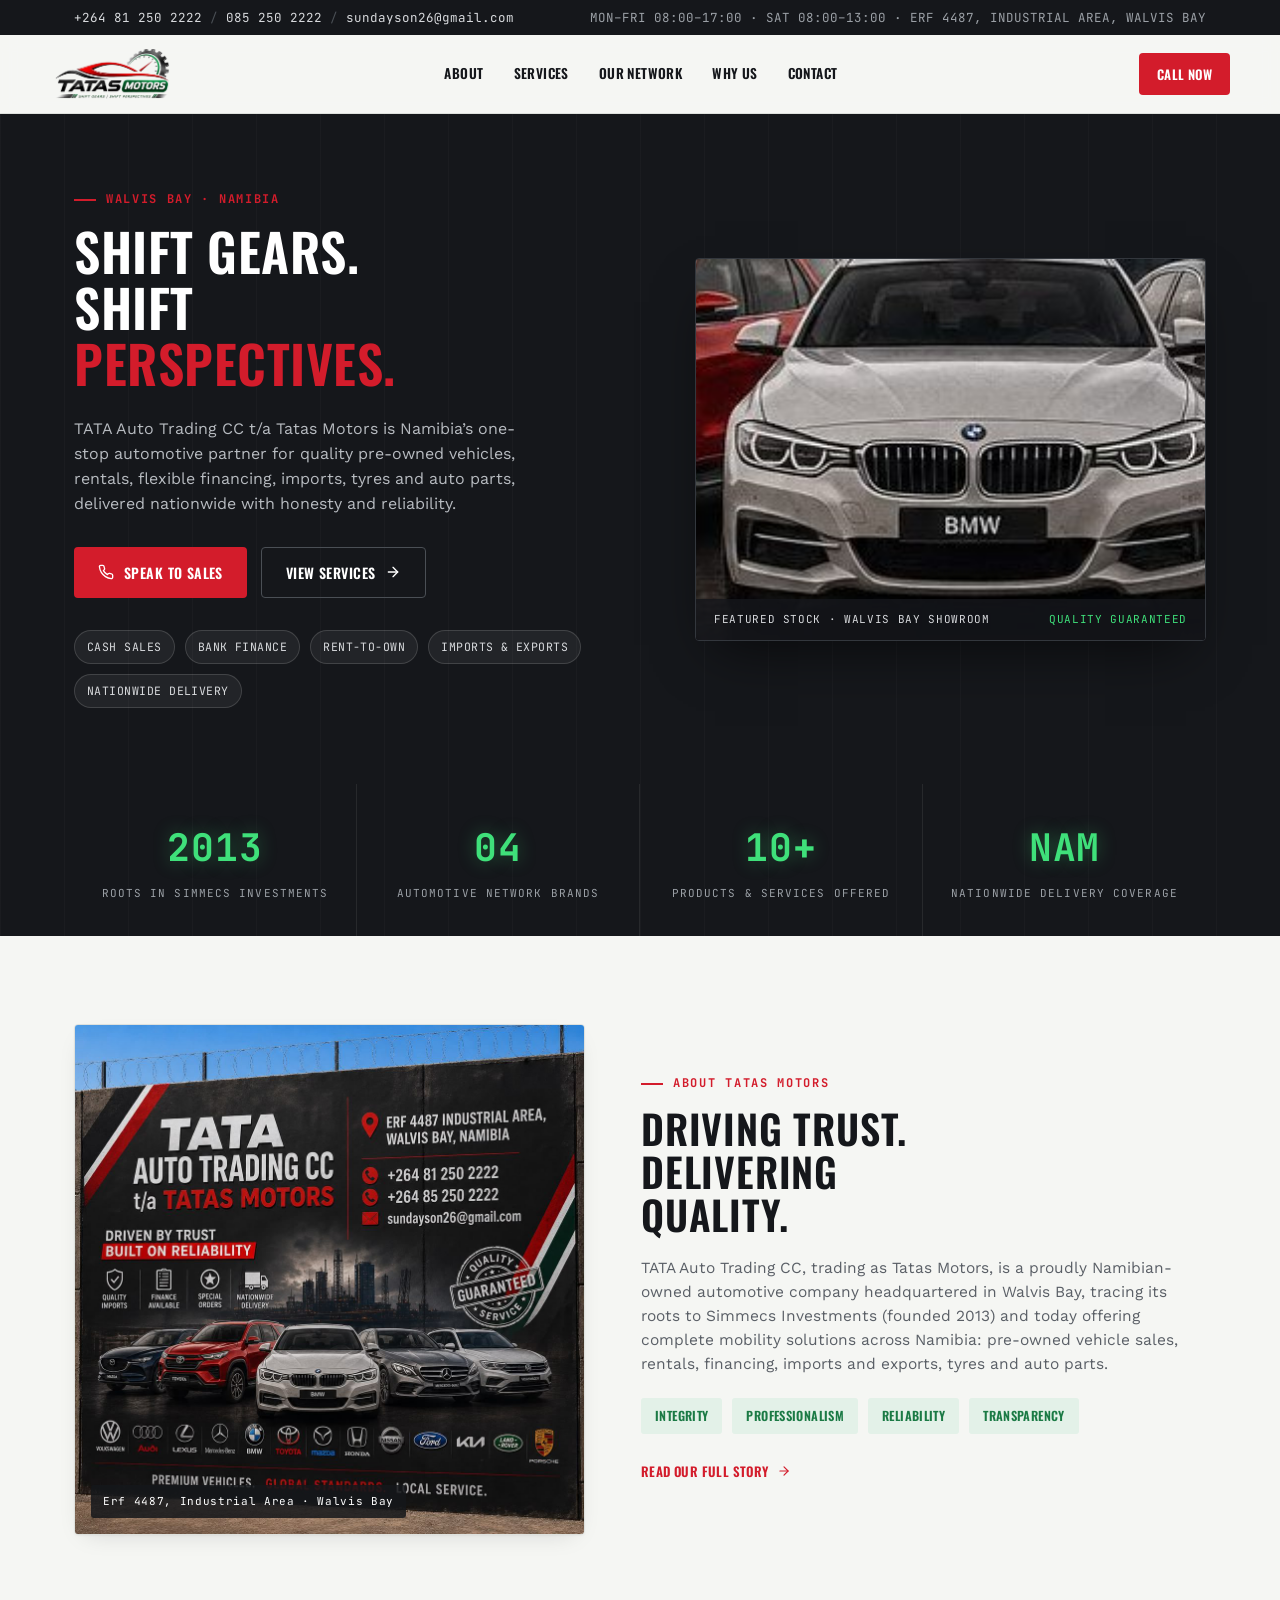
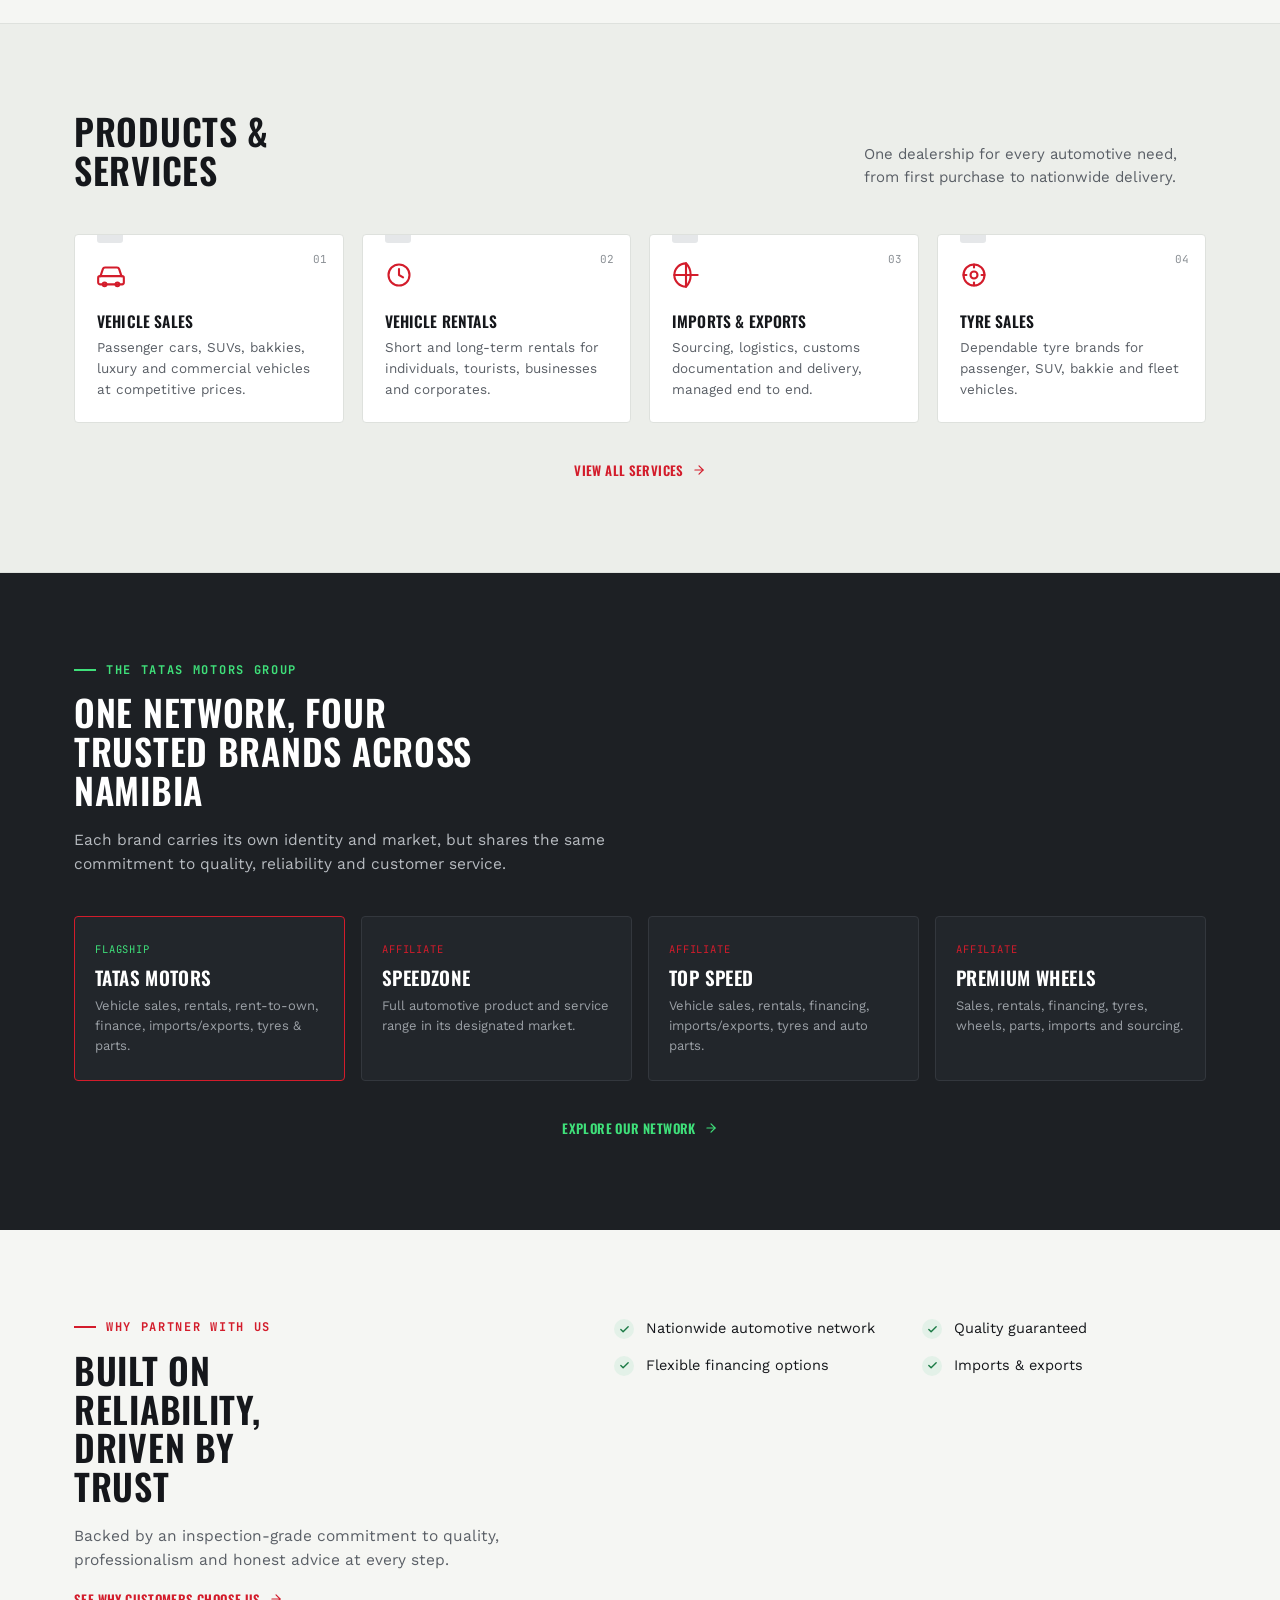
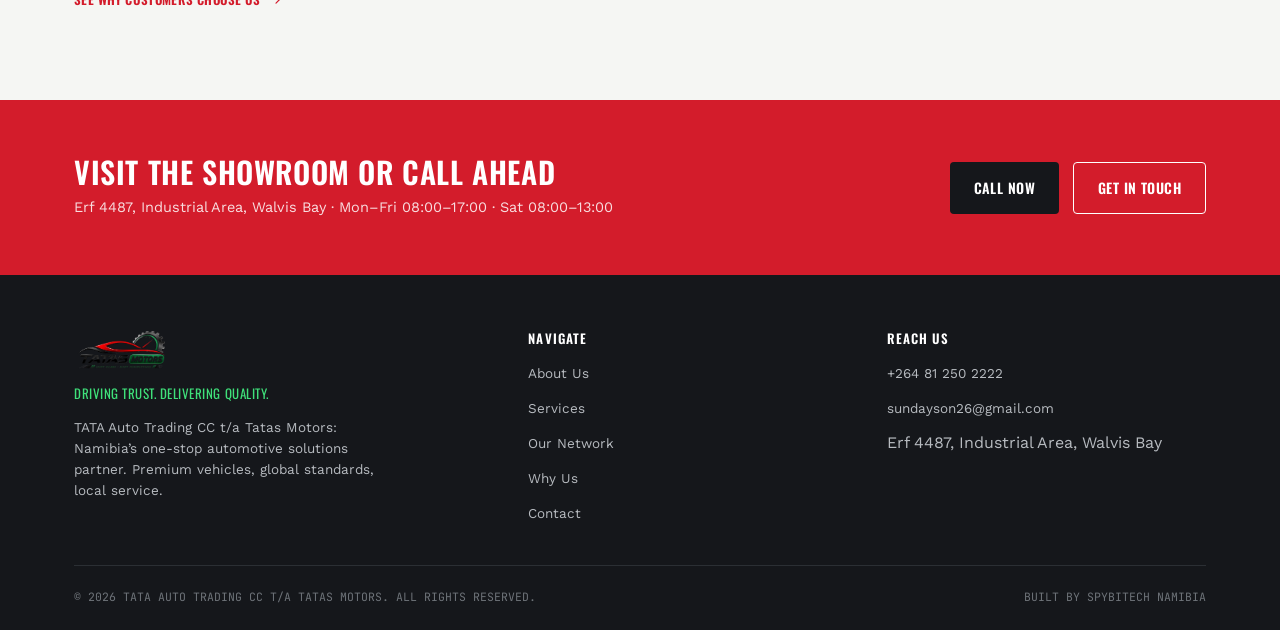
==== index.html @ 7a716b57 "fix(home): redesign hero as two-column layout, shrink nav logo" ====
<!DOCTYPE html>
<html lang="en">
<head>
<meta charset="UTF-8">
<meta name="viewport" content="width=device-width, initial-scale=1.0">
<title>Tatas Motors | Namibia's One-Stop Automotive Solutions Partner</title>
<meta name="description" content="TATA Auto Trading CC t/a Tatas Motors: quality pre-owned vehicles, rentals, rent-to-own, bank finance, imports and exports, tyres and auto parts in Walvis Bay, Namibia.">
<link rel="preconnect" href="https://fonts.googleapis.com">
<link rel="preconnect" href="https://fonts.gstatic.com" crossorigin>
<link href="https://fonts.googleapis.com/css2?family=Oswald:wght@400;500;600;700&family=Work+Sans:wght@400;500;600;700&family=JetBrains+Mono:wght@500;700&display=swap" rel="stylesheet">
<link rel="stylesheet" href="assets/style.css">
</head>
<body>

<div class="topstrip">
  <div class="wrap">
    <div class="tline">
      <a href="tel:+264812502222">+264 81 250 2222</a>
      <span class="sep">/</span>
      <a href="tel:+264852502222">085 250 2222</a>
      <span class="sep">/</span>
      <a href="mailto:sundayson26@gmail.com">sundayson26@gmail.com</a>
    </div>
    <div class="hours">MON&ndash;FRI 08:00&ndash;17:00 · SAT 08:00&ndash;13:00 · ERF 4487, INDUSTRIAL AREA, WALVIS BAY</div>
  </div>
</div>

<header>
  <div class="wrap nav">
    <a href="index.html" class="brand">
      <img src="assets/img/tata-logo.png" alt="Tatas Motors logo">
    </a>
    <ul class="navlinks" id="navlinks">
      <li><a href="about.html">About</a></li>
      <li><a href="services.html">Services</a></li>
      <li><a href="network.html">Our Network</a></li>
      <li><a href="why-us.html">Why Us</a></li>
      <li><a href="contact.html">Contact</a></li>
      <li><a href="tel:+264812502222" class="btn btn-primary navcta-mobile">Call Now</a></li>
    </ul>
    <a href="tel:+264812502222" class="navcta">Call Now</a>
    <button class="navtoggle" id="navtoggle" aria-label="Toggle menu" aria-expanded="false">
      <svg id="iconMenu" viewBox="0 0 24 24" fill="none" stroke="currentColor" stroke-width="2" stroke-linecap="round"><line x1="4" y1="7" x2="20" y2="7"/><line x1="4" y1="12" x2="20" y2="12"/><line x1="4" y1="17" x2="20" y2="17"/></svg>
      <svg id="iconClose" viewBox="0 0 24 24" fill="none" stroke="currentColor" stroke-width="2" stroke-linecap="round" style="display:none;"><line x1="6" y1="6" x2="18" y2="18"/><line x1="18" y1="6" x2="6" y2="18"/></svg>
    </button>
  </div>
</header>

<main id="top">

  <!-- ===== HERO ===== -->
  <section class="hero">
    <div class="wrap hero-grid">
      <div class="reveal">
        <div class="eyebrow">Walvis Bay · Namibia</div>
        <h1>Shift Gears.<br>Shift <span>Perspectives.</span></h1>
        <p class="lead">TATA Auto Trading CC t/a Tatas Motors is Namibia&rsquo;s one-stop automotive partner for quality pre-owned vehicles, rentals, flexible financing, imports, tyres and auto parts, delivered nationwide with honesty and reliability.</p>
        <div class="hero-ctas">
          <a href="tel:+264812502222" class="btn btn-primary">
            <svg viewBox="0 0 24 24" fill="none" stroke="currentColor" stroke-width="2" stroke-linecap="round" stroke-linejoin="round"><path d="M22 16.92v3a2 2 0 0 1-2.18 2 19.79 19.79 0 0 1-8.63-3.07 19.5 19.5 0 0 1-6-6 19.79 19.79 0 0 1-3.07-8.67A2 2 0 0 1 4.11 2h3a2 2 0 0 1 2 1.72c.127.96.361 1.903.7 2.81a2 2 0 0 1-.45 2.11L8.09 9.91a16 16 0 0 0 6 6l1.27-1.27a2 2 0 0 1 2.11-.45c.907.339 1.85.573 2.81.7A2 2 0 0 1 22 16.92z"/></svg>
            Speak to Sales
          </a>
          <a href="services.html" class="btn btn-outline">
            View Services
            <svg viewBox="0 0 24 24" fill="none" stroke="currentColor" stroke-width="2" stroke-linecap="round" stroke-linejoin="round"><line x1="5" y1="12" x2="19" y2="12"/><polyline points="12 5 19 12 12 19"/></svg>
          </a>
        </div>
        <div class="hero-tags">
          <span class="hero-tag">CASH SALES</span>
          <span class="hero-tag">BANK FINANCE</span>
          <span class="hero-tag">RENT-TO-OWN</span>
          <span class="hero-tag">IMPORTS &amp; EXPORTS</span>
          <span class="hero-tag">NATIONWIDE DELIVERY</span>
        </div>
      </div>

      <div class="hero-photo reveal">
        <img src="assets/img/hero-banner.jpg" alt="Lineup of vehicle brands available through Tatas Motors">
        <div class="cap">
          <span>FEATURED STOCK · WALVIS BAY SHOWROOM</span>
          <span>QUALITY GUARANTEED</span>
        </div>
      </div>
    </div>
  </section>

  <!-- ===== DASHBOARD CLUSTER STATS ===== -->
  <section class="cluster" style="padding:0;">
    <div class="wrap">
      <div class="gauge-cell reveal">
        <div class="gauge-num">2013</div>
        <div class="gauge-label">Roots in Simmecs Investments</div>
      </div>
      <div class="gauge-cell reveal">
        <div class="gauge-num">04</div>
        <div class="gauge-label">Automotive network brands</div>
      </div>
      <div class="gauge-cell reveal">
        <div class="gauge-num">10+</div>
        <div class="gauge-label">Products &amp; services offered</div>
      </div>
      <div class="gauge-cell reveal">
        <div class="gauge-num">NAM</div>
        <div class="gauge-label">Nationwide delivery coverage</div>
      </div>
    </div>
  </section>

  <!-- ===== ABOUT TEASER ===== -->
  <section class="about" id="about">
    <div class="wrap about-grid">
      <div class="about-photo reveal">
        <img src="assets/img/about-billboard.jpg" alt="Tatas Motors showroom signage in the Walvis Bay industrial area">
        <span class="tag">Erf 4487, Industrial Area · Walvis Bay</span>
      </div>
      <div class="reveal">
        <div class="eyebrow">About Tatas Motors</div>
        <h2>Driving Trust.<br>Delivering Quality.</h2>
        <p>TATA Auto Trading CC, trading as Tatas Motors, is a proudly Namibian-owned automotive company headquartered in Walvis Bay, tracing its roots to Simmecs Investments (founded 2013) and today offering complete mobility solutions across Namibia: pre-owned vehicle sales, rentals, financing, imports and exports, tyres and auto parts.</p>
        <div class="about-values">
          <span class="value-chip">Integrity</span>
          <span class="value-chip">Professionalism</span>
          <span class="value-chip">Reliability</span>
          <span class="value-chip">Transparency</span>
        </div>
        <div class="section-foot" style="margin-top:26px; text-align:left;">
          <a href="about.html" class="more-link">
            Read our full story
            <svg viewBox="0 0 24 24" fill="none" stroke="currentColor" stroke-width="2" stroke-linecap="round" stroke-linejoin="round"><line x1="5" y1="12" x2="19" y2="12"/><polyline points="12 5 19 12 12 19"/></svg>
          </a>
        </div>
      </div>
    </div>
  </section>

  <!-- ===== SERVICES TEASER ===== -->
  <section class="services" id="services" style="background:var(--bg-alt); border-top:1px solid var(--border); border-bottom:1px solid var(--border);">
    <div class="wrap">
      <div class="svc-head reveal">
        <h2>Products &amp; services</h2>
        <p>One dealership for every automotive need, from first purchase to nationwide delivery.</p>
      </div>
      <div class="svc-grid">

        <div class="svc-card reveal"><span class="num">01</span>
          <svg class="icon" viewBox="0 0 24 24" fill="none" stroke="currentColor" stroke-width="1.8" stroke-linecap="round" stroke-linejoin="round"><path d="M3 13l2-6a2 2 0 0 1 2-1.4h10a2 2 0 0 1 2 1.4l2 6"/><rect x="1" y="13" width="22" height="7" rx="1.5"/><circle cx="6.5" cy="20" r="1.6"/><circle cx="17.5" cy="20" r="1.6"/></svg>
          <h3>Vehicle Sales</h3>
          <p>Passenger cars, SUVs, bakkies, luxury and commercial vehicles at competitive prices.</p>
        </div>

        <div class="svc-card reveal"><span class="num">02</span>
          <svg class="icon" viewBox="0 0 24 24" fill="none" stroke="currentColor" stroke-width="1.8" stroke-linecap="round" stroke-linejoin="round"><circle cx="12" cy="12" r="9"/><polyline points="12 7 12 12 15.5 14"/></svg>
          <h3>Vehicle Rentals</h3>
          <p>Short and long-term rentals for individuals, tourists, businesses and corporates.</p>
        </div>

        <div class="svc-card reveal"><span class="num">03</span>
          <svg class="icon" viewBox="0 0 24 24" fill="none" stroke="currentColor" stroke-width="1.8" stroke-linecap="round" stroke-linejoin="round"><path d="M2 12h20"/><path d="M12 2v20"/><path d="M2 12a10 10 0 0 1 10-10c2.5 2.5 4 6 4 10s-1.5 7.5-4 10A10 10 0 0 1 2 12z"/></svg>
          <h3>Imports &amp; Exports</h3>
          <p>Sourcing, logistics, customs documentation and delivery, managed end to end.</p>
        </div>

        <div class="svc-card reveal"><span class="num">04</span>
          <svg class="icon" viewBox="0 0 24 24" fill="none" stroke="currentColor" stroke-width="1.8" stroke-linecap="round" stroke-linejoin="round"><circle cx="12" cy="12" r="9"/><circle cx="12" cy="12" r="3"/><line x1="12" y1="3" x2="12" y2="5.5"/><line x1="12" y1="18.5" x2="12" y2="21"/><line x1="3" y1="12" x2="5.5" y2="12"/><line x1="18.5" y1="12" x2="21" y2="12"/></svg>
          <h3>Tyre Sales</h3>
          <p>Dependable tyre brands for passenger, SUV, bakkie and fleet vehicles.</p>
        </div>

      </div>
      <div class="section-foot">
        <a href="services.html" class="more-link">
          View all services
          <svg viewBox="0 0 24 24" fill="none" stroke="currentColor" stroke-width="2" stroke-linecap="round" stroke-linejoin="round"><line x1="5" y1="12" x2="19" y2="12"/><polyline points="12 5 19 12 12 19"/></svg>
        </a>
      </div>
    </div>
  </section>

  <!-- ===== NETWORK TEASER ===== -->
  <section class="network" id="network">
    <div class="wrap">
      <div class="eyebrow reveal">The Tatas Motors Group</div>
      <h2 class="reveal">One network, four trusted brands across Namibia</h2>
      <p class="reveal">Each brand carries its own identity and market, but shares the same commitment to quality, reliability and customer service.</p>
      <div class="fleet">
        <div class="fleet-card flag reveal">
          <span class="badge">Flagship</span>
          <h3>Tatas Motors</h3>
          <p>Vehicle sales, rentals, rent-to-own, finance, imports/exports, tyres &amp; parts.</p>
        </div>
        <div class="fleet-card reveal">
          <span class="badge">Affiliate</span>
          <h3>Speedzone</h3>
          <p>Full automotive product and service range in its designated market.</p>
        </div>
        <div class="fleet-card reveal">
          <span class="badge">Affiliate</span>
          <h3>Top Speed</h3>
          <p>Vehicle sales, rentals, financing, imports/exports, tyres and auto parts.</p>
        </div>
        <div class="fleet-card reveal">
          <span class="badge">Affiliate</span>
          <h3>Premium Wheels</h3>
          <p>Sales, rentals, financing, tyres, wheels, parts, imports and sourcing.</p>
        </div>
      </div>
      <div class="section-foot">
        <a href="network.html" class="more-link" style="color:var(--green-led);">
          Explore our network
          <svg viewBox="0 0 24 24" fill="none" stroke="currentColor" stroke-width="2" stroke-linecap="round" stroke-linejoin="round"><line x1="5" y1="12" x2="19" y2="12"/><polyline points="12 5 19 12 12 19"/></svg>
        </a>
      </div>
    </div>
  </section>

  <!-- ===== WHY US TEASER ===== -->
  <section class="whychoose" id="why">
    <div class="wrap why-grid">
      <div class="reveal">
        <div class="eyebrow">Why partner with us</div>
        <h2>Built on reliability, driven by trust</h2>
        <p>Backed by an inspection-grade commitment to quality, professionalism and honest advice at every step.</p>
        <div class="section-foot" style="text-align:left; margin-top:8px;">
          <a href="why-us.html" class="more-link">
            See why customers choose us
            <svg viewBox="0 0 24 24" fill="none" stroke="currentColor" stroke-width="2" stroke-linecap="round" stroke-linejoin="round"><line x1="5" y1="12" x2="19" y2="12"/><polyline points="12 5 19 12 12 19"/></svg>
          </a>
        </div>
      </div>
      <ul class="checklist reveal">
        <li><span class="check"><svg viewBox="0 0 24 24" fill="none" stroke="currentColor" stroke-width="3" stroke-linecap="round" stroke-linejoin="round"><polyline points="20 6 9 17 4 12"/></svg></span>Nationwide automotive network</li>
        <li><span class="check"><svg viewBox="0 0 24 24" fill="none" stroke="currentColor" stroke-width="3" stroke-linecap="round" stroke-linejoin="round"><polyline points="20 6 9 17 4 12"/></svg></span>Quality guaranteed</li>
        <li><span class="check"><svg viewBox="0 0 24 24" fill="none" stroke="currentColor" stroke-width="3" stroke-linecap="round" stroke-linejoin="round"><polyline points="20 6 9 17 4 12"/></svg></span>Flexible financing options</li>
        <li><span class="check"><svg viewBox="0 0 24 24" fill="none" stroke="currentColor" stroke-width="3" stroke-linecap="round" stroke-linejoin="round"><polyline points="20 6 9 17 4 12"/></svg></span>Imports &amp; exports</li>
      </ul>
    </div>
  </section>

  <!-- ===== CONTACT CTA STRIP ===== -->
  <section class="cta-strip" id="contact" style="padding:56px 0;">
    <div class="wrap">
      <div>
        <h2>Visit the showroom or call ahead</h2>
        <p>Erf 4487, Industrial Area, Walvis Bay &middot; Mon&ndash;Fri 08:00&ndash;17:00 &middot; Sat 08:00&ndash;13:00</p>
      </div>
      <div class="cta-actions">
        <a href="tel:+264812502222" class="btn btn-primary">Call Now</a>
        <a href="contact.html" class="btn btn-outline">Get In Touch</a>
      </div>
    </div>
  </section>

</main>

<footer>
  <div class="wrap">
    <div class="foot-top">
      <div>
        <div class="foot-brand">
          <img src="assets/img/tata-logo.png" alt="Tatas Motors logo">
        </div>
        <div class="foot-tagline">Driving Trust. Delivering Quality.</div>
        <p>TATA Auto Trading CC t/a Tatas Motors: Namibia&rsquo;s one-stop automotive solutions partner. Premium vehicles, global standards, local service.</p>
      </div>
      <div>
        <h4>NAVIGATE</h4>
        <ul class="footlinks">
          <li><a href="about.html">About Us</a></li>
          <li><a href="services.html">Services</a></li>
          <li><a href="network.html">Our Network</a></li>
          <li><a href="why-us.html">Why Us</a></li>
          <li><a href="contact.html">Contact</a></li>
        </ul>
      </div>
      <div>
        <h4>REACH US</h4>
        <ul class="footlinks">
          <li><a href="tel:+264812502222">+264 81 250 2222</a></li>
          <li><a href="mailto:sundayson26@gmail.com">sundayson26@gmail.com</a></li>
          <li>Erf 4487, Industrial Area, Walvis Bay</li>
        </ul>
      </div>
    </div>
    <div class="foot-bottom">
      <span>&copy; <span id="year"></span> TATA AUTO TRADING CC T/A TATAS MOTORS. ALL RIGHTS RESERVED.</span>
      <span>BUILT BY SPYBITECH NAMIBIA</span>
    </div>
  </div>
</footer>

<script src="assets/main.js" defer></script>

</body>
</html>
---- assets/style.css ----
:root{
  --bg:#F5F6F3;
  --bg-alt:#ECEEEA;
  --panel-dark:#15171B;
  --panel-dark-2:#1D2024;
  --ink:#15171B;
  --ink-soft:#5A5F66;
  --ink-faint:#8A8F94;
  --red:#D31C2B;
  --red-dark:#A5121F;
  --green:#1B7A45;
  --green-soft:#E3F1E8;
  --green-led:#3FE07A;
  --steel:#CBD0D3;
  --card:#FFFFFF;
  --border:#DEE1DD;
  --shadow: 0 1px 2px rgba(21,23,27,0.04), 0 8px 24px -12px rgba(21,23,27,0.18);
  --radius: 4px;
  --wrap: 1180px;
}
*{box-sizing:border-box;}
html{scroll-behavior:smooth;}
body{
  margin:0;
  background:var(--bg);
  color:var(--ink);
  font-family:'Work Sans', -apple-system, sans-serif;
  line-height:1.55;
  -webkit-font-smoothing:antialiased;
}
img{max-width:100%; display:block;}
a{color:inherit;}
h1,h2,h3,h4{
  font-family:'Oswald', sans-serif;
  text-transform:uppercase;
  letter-spacing:0.02em;
  margin:0 0 0.5em;
  line-height:1.08;
  font-weight:600;
}
.mono{font-family:'JetBrains Mono', monospace;}
.wrap{max-width:var(--wrap); margin:0 auto; padding:0 24px;}
.eyebrow{
  font-family:'JetBrains Mono', monospace;
  font-size:12px;
  letter-spacing:0.14em;
  text-transform:uppercase;
  color:var(--red);
  font-weight:700;
  display:flex;
  align-items:center;
  gap:10px;
  margin-bottom:14px;
}
.eyebrow::before{
  content:"";
  width:22px;
  height:2px;
  background:var(--red);
  display:inline-block;
}
section{padding:88px 0;}
@media (max-width:720px){ section{padding:56px 0;} }

/* ===== Top strip ===== */
.topstrip{
  background:var(--panel-dark);
  color:#D8DADD;
  font-family:'JetBrains Mono', monospace;
  font-size:12.5px;
}
.topstrip .wrap{
  display:flex;
  justify-content:space-between;
  align-items:center;
  gap:16px;
  padding-top:8px;
  padding-bottom:8px;
  flex-wrap:wrap;
}
.topstrip a{text-decoration:none; color:#D8DADD;}
.topstrip a:hover{color:var(--green-led);}
.topstrip .tline{display:flex; align-items:center; gap:8px;}
.topstrip .sep{color:#4A4F55;}
.topstrip .hours{color:#9BA0A6;}
@media (max-width:640px){ .topstrip .hours{display:none;} }

/* ===== Header ===== */
header{
  position:sticky; top:0; z-index:50;
  background:rgba(245,246,243,0.92);
  backdrop-filter:blur(8px);
  border-bottom:1px solid var(--border);
}
.nav{
  display:flex; align-items:center; justify-content:space-between;
  padding:14px 0;
}
.brand{display:flex; align-items:center; gap:10px; text-decoration:none;}
.brand img{height:50px; width:auto;}
.navlinks{display:flex; align-items:center; gap:30px; list-style:none; margin:0; padding:0;}
.navlinks a{
  text-decoration:none; color:var(--ink);
  font-size:13.5px; font-weight:600; letter-spacing:0.03em; text-transform:uppercase;
  font-family:'Oswald', sans-serif;
  position:relative;
  padding-bottom:4px;
}
.navlinks a::after{
  content:""; position:absolute; left:0; bottom:0; height:2px; width:0;
  background:var(--red); transition:width .22s ease;
}
.navlinks a:hover::after{width:100%;}
.navlinks a.active{color:var(--red);}
.navlinks a.active::after{width:100%;}
.navcta{
  display:inline-flex; align-items:center; gap:8px;
  background:var(--red); color:#fff; text-decoration:none;
  font-family:'Oswald', sans-serif; font-weight:600; text-transform:uppercase; letter-spacing:0.03em;
  font-size:13px; padding:11px 18px; border-radius:var(--radius);
  transition:background .18s ease;
}
.navcta:hover{background:var(--red-dark);}
.navtoggle{display:none; background:none; border:none; cursor:pointer; padding:6px;}
.navtoggle svg{width:26px; height:26px;}
@media (max-width:900px){
  .navlinks{
    position:fixed; top:0; right:0; height:100vh; width:min(78vw,320px);
    background:#fff; flex-direction:column; align-items:flex-start; justify-content:flex-start;
    padding:96px 28px 28px; gap:22px; box-shadow:-12px 0 30px rgba(0,0,0,0.12);
    transform:translateX(100%); transition:transform .28s ease; z-index:60;
  }
  .navlinks.open{transform:translateX(0);}
  .navcta{display:none;}
  .navlinks a.navcta-mobile{display:inline-flex !important; margin-top:8px;}
  .navtoggle{display:inline-flex;}
}
a.navcta-mobile{display:none;}

/* ===== Hero (home) ===== */
.hero{
  position:relative; overflow:hidden;
  padding:76px 0;
  background:var(--panel-dark);
  background-image:
    repeating-linear-gradient(90deg, rgba(255,255,255,0.025) 0 1px, transparent 1px 64px);
  color:#fff;
}
.hero-grid{display:grid; grid-template-columns:1.05fr 0.95fr; gap:56px; align-items:center;}
@media (max-width:960px){ .hero-grid{grid-template-columns:1fr; gap:40px;} }
.hero .eyebrow{color:var(--red);}
.hero .eyebrow::before{background:var(--red);}
.hero h1{
  font-size:clamp(32px,4.4vw,52px);
  letter-spacing:0.01em;
  color:#fff;
  max-width:12ch;
}
.hero h1 span{color:var(--red);}
.hero p.lead{
  font-size:16px; font-weight:400; color:#B7BBC0; max-width:46ch; margin:18px 0 30px;
}
.hero-ctas{display:flex; gap:14px; flex-wrap:wrap;}
.btn{
  display:inline-flex; align-items:center; gap:10px;
  font-family:'Oswald', sans-serif; text-transform:uppercase; letter-spacing:0.03em;
  font-weight:600; font-size:14px; text-decoration:none;
  padding:14px 24px; border-radius:var(--radius);
  transition:transform .15s ease, background .15s ease, border-color .15s ease;
  cursor:pointer; border:none;
}
.btn-primary{background:var(--red); color:#fff;}
.btn-primary:hover{background:var(--red-dark); transform:translateY(-1px);}
.btn-outline{background:rgba(255,255,255,0.92); color:var(--ink); border:1.5px solid var(--ink);}
.btn-outline:hover{border-color:var(--red); color:var(--red); transform:translateY(-1px); background:#fff;}
.hero .btn-outline{background:transparent; border-color:#4A4F55; color:#fff;}
.hero .btn-outline:hover{background:#fff; color:var(--ink); border-color:#fff;}
.btn svg{width:16px; height:16px;}

.hero-tags{display:flex; gap:10px; flex-wrap:wrap; margin-top:32px;}
.hero-tag{
  font-family:'JetBrains Mono', monospace; font-size:11.5px; letter-spacing:0.04em;
  color:#D8DADD; background:rgba(255,255,255,0.06); border:1px solid rgba(255,255,255,0.14);
  padding:7px 12px; border-radius:20px;
}

.hero-photo{
  border-radius:var(--radius); overflow:hidden; position:relative;
  border:1px solid #33373D; box-shadow:0 24px 54px -20px rgba(0,0,0,0.65); background:#0F1114;
  aspect-ratio:4/3;
}
.hero-photo img{width:100%; height:100%; object-fit:cover; display:block;}
.hero-photo .cap{
  position:absolute; left:0; right:0; bottom:0;
  display:flex; justify-content:space-between; align-items:center;
  padding:12px 18px; background:rgba(21,23,27,0.82);
  font-family:'JetBrains Mono', monospace; font-size:11px; letter-spacing:0.06em; color:#D8DADD;
}
.hero-photo .cap span:last-child{color:var(--green-led);}
@media (max-width:560px){ .hero-photo .cap{font-size:9.5px; padding:10px 14px;} }

/* ===== Page header (subpages) ===== */
.pagehead{
  position:relative; overflow:hidden;
  padding:78px 0 52px;
  min-height:300px;
  display:flex; align-items:flex-end;
  background:var(--panel-dark);
  color:#fff;
}
.pagehead::before{
  content:"";
  position:absolute; inset:0;
  background-image:var(--pagehead-bg-img);
  background-size:cover;
  background-position:center;
  background-repeat:no-repeat;
}
.pagehead::after{
  content:"";
  position:absolute; inset:0;
  background:linear-gradient(180deg, rgba(15,17,20,0.62) 0%, rgba(15,17,20,0.9) 100%);
}
.pagehead .wrap{position:relative; z-index:1;}
.pagehead .eyebrow{color:var(--green-led);}
.pagehead .eyebrow::before{background:var(--green-led);}
.pagehead h1{font-size:clamp(30px,4.4vw,48px); color:#fff; margin:0;}
.pagehead p.lead{color:#D8DADD; max-width:56ch; font-size:15.5px; margin:14px 0 0; font-weight:400;}
@media (max-width:720px){ .pagehead{padding:60px 0 40px; min-height:240px;} }

.photo-credit{
  position:relative; z-index:1; text-align:right;
  font-family:'JetBrains Mono', monospace; font-size:10px; letter-spacing:0.02em;
  color:#7A7F85; padding:6px 0 0;
}
.photo-credit a{color:#7A7F85;}
.pagehead + .photo-credit{margin-top:-1px;}

/* ===== Dashboard cluster stat strip ===== */
.cluster{
  background:var(--panel-dark);
  background-image:
    repeating-linear-gradient(90deg, rgba(255,255,255,0.025) 0 1px, transparent 1px 64px);
  color:#fff;
}
.cluster .wrap{
  display:grid; grid-template-columns:repeat(4,1fr); gap:0;
}
@media (max-width:820px){ .cluster .wrap{grid-template-columns:repeat(2,1fr);} }
.gauge-cell{
  padding:34px 20px; text-align:center; border-right:1px solid rgba(255,255,255,0.08);
}
.gauge-cell:last-child{border-right:none;}
@media (max-width:820px){
  .gauge-cell:nth-child(2){border-right:none;}
  .gauge-cell{border-bottom:1px solid rgba(255,255,255,0.08);}
}
.gauge-num{
  font-family:'JetBrains Mono', monospace; font-weight:700;
  font-size:clamp(26px,3.4vw,38px);
  color:var(--green-led);
  text-shadow:0 0 18px rgba(63,224,122,0.35);
  letter-spacing:0.02em;
}
.gauge-label{
  font-family:'JetBrains Mono', monospace; font-size:11px; letter-spacing:0.1em;
  text-transform:uppercase; color:#9BA0A6; margin-top:8px;
}

/* ===== About ===== */
.about{background:var(--bg);}
.about-grid{display:grid; grid-template-columns:0.95fr 1.05fr; gap:56px; align-items:center;}
@media (max-width:900px){ .about-grid{grid-template-columns:1fr;} }
.about-photo{
  position:relative; border-radius:var(--radius); overflow:hidden;
  border:1px solid var(--border); box-shadow:var(--shadow);
}
.about-photo img{width:100%; height:100%; object-fit:cover;}
.about-photo .tag{
  position:absolute; left:16px; bottom:16px;
  background:rgba(21,23,27,0.85); color:#fff;
  font-family:'JetBrains Mono', monospace; font-size:11px; letter-spacing:0.06em;
  padding:8px 12px; border-radius:3px;
}
.about h2{font-size:clamp(28px,3.6vw,40px); max-width:14ch;}
.about p{color:var(--ink-soft); font-size:15.5px; margin:0 0 16px;}
.about-values{display:flex; flex-wrap:wrap; gap:10px; margin-top:22px;}
.value-chip{
  font-size:12.5px; font-weight:600; font-family:'Oswald',sans-serif; letter-spacing:0.03em;
  text-transform:uppercase; color:var(--green); background:var(--green-soft);
  padding:8px 14px; border-radius:3px;
}

/* ===== Ownership options ===== */
.ownership{background:var(--bg-alt); border-top:1px solid var(--border); border-bottom:1px solid var(--border);}
.own-head{max-width:640px; margin-bottom:44px;}
.own-head h2{font-size:clamp(26px,3.4vw,36px);}
.own-head p{color:var(--ink-soft); font-size:15.5px;}
.own-grid{display:grid; grid-template-columns:repeat(3,1fr); gap:22px;}
@media (max-width:860px){ .own-grid{grid-template-columns:1fr;} }
.own-card{
  background:var(--card); border:1px solid var(--border); border-radius:var(--radius);
  padding:28px 26px; box-shadow:var(--shadow);
  border-top:3px solid var(--red);
}
.own-card:nth-child(2){border-top-color:var(--ink);}
.own-card:nth-child(3){border-top-color:var(--green);}
.own-card .icon{width:34px; height:34px; margin-bottom:16px; color:var(--red);}
.own-card:nth-child(2) .icon{color:var(--ink);}
.own-card:nth-child(3) .icon{color:var(--green);}
.own-card h3{font-size:18px; margin-bottom:8px;}
.own-card p{color:var(--ink-soft); font-size:14.5px; margin:0;}

/* ===== Services (window-sticker cards) ===== */
.services{background:var(--bg);}
.svc-head{display:flex; justify-content:space-between; align-items:flex-end; gap:24px; margin-bottom:44px; flex-wrap:wrap;}
.svc-head h2{font-size:clamp(26px,3.4vw,36px); max-width:16ch; margin:0;}
.svc-head p{color:var(--ink-soft); max-width:38ch; font-size:15px; margin:0;}
.svc-grid{display:grid; grid-template-columns:repeat(4,1fr); gap:18px;}
@media (max-width:1000px){ .svc-grid{grid-template-columns:repeat(2,1fr);} }
@media (max-width:560px){ .svc-grid{grid-template-columns:1fr;} }
.svc-card{
  position:relative;
  background:var(--card); border:1px solid var(--border); border-radius:var(--radius);
  padding:26px 22px 22px;
  transition:border-color .18s ease, transform .18s ease, box-shadow .18s ease;
}
.svc-card:hover{border-color:var(--ink); transform:translateY(-3px); box-shadow:var(--shadow);}
.svc-card::before{
  content:""; position:absolute; top:0; left:22px; width:26px; height:8px;
  background:var(--steel); opacity:0.5; border-radius:0 0 3px 3px;
}
.svc-card .icon{width:28px; height:28px; color:var(--red); margin-bottom:16px;}
.svc-card h3{font-size:15.5px; margin-bottom:8px; letter-spacing:0.01em;}
.svc-card p{font-size:13.5px; color:var(--ink-soft); margin:0;}
.svc-card .num{
  position:absolute; top:16px; right:16px; font-family:'JetBrains Mono', monospace;
  font-size:11px; color:var(--ink-faint);
}

/* ===== Network ===== */
.network{background:var(--panel-dark-2); color:#fff;}
.network .eyebrow{color:var(--green-led);}
.network .eyebrow::before{background:var(--green-led);}
.network h2{font-size:clamp(26px,3.4vw,36px); max-width:20ch; color:#fff;}
.network > .wrap > p{color:#B7BBC0; max-width:60ch; font-size:15.5px; margin-bottom:40px;}
.network-grid{display:grid; grid-template-columns:1fr 1fr; gap:48px; align-items:center;}
@media (max-width:900px){ .network-grid{grid-template-columns:1fr;} }
.network-photo{border-radius:var(--radius); overflow:hidden; border:1px solid #33373D;}
.network-photo img{width:100%; height:100%; object-fit:cover; display:block;}
.fleet{display:grid; grid-template-columns:repeat(4,1fr); gap:16px;}
@media (max-width:900px){ .fleet{grid-template-columns:repeat(2,1fr);} }
@media (max-width:520px){ .fleet{grid-template-columns:1fr;} }
.network-grid .fleet{grid-template-columns:repeat(2,1fr);}
.fleet-card{
  background:#22262B; border:1px solid #33373D; border-radius:var(--radius);
  padding:24px 20px; position:relative;
}
.fleet-card.flag{border-color:var(--red);}
.fleet-card .badge{
  font-family:'JetBrains Mono', monospace; font-size:10.5px; letter-spacing:0.08em;
  text-transform:uppercase; color:var(--red); margin-bottom:10px; display:block;
}
.fleet-card.flag .badge{color:var(--green-led);}
.fleet-card h3{font-size:19px; margin-bottom:8px; color:#fff;}
.fleet-card p{font-size:13px; color:#9BA0A6; margin:0;}

/* ===== Why partner (checklist) ===== */
.whychoose{background:var(--bg);}
.why-grid{display:grid; grid-template-columns:0.9fr 1.1fr; gap:56px; align-items:flex-start;}
@media (max-width:900px){ .why-grid{grid-template-columns:1fr;} }
.why-grid h2{font-size:clamp(26px,3.4vw,36px); max-width:13ch;}
.why-grid > div > p{color:var(--ink-soft); font-size:15.5px;}
.why-photo{border-radius:var(--radius); overflow:hidden; border:1px solid var(--border); box-shadow:var(--shadow); margin-top:24px;}
.why-photo img{width:100%; height:220px; object-fit:cover; display:block;}
.checklist{list-style:none; margin:0; padding:0; display:grid; grid-template-columns:1fr 1fr; gap:14px 24px;}
@media (max-width:560px){ .checklist{grid-template-columns:1fr;} }
.checklist li{display:flex; align-items:flex-start; gap:12px; font-size:14.5px; color:var(--ink);}
.checklist .check{
  flex:none; width:20px; height:20px; border-radius:50%; background:var(--green-soft);
  display:flex; align-items:center; justify-content:center; margin-top:1px;
}
.checklist .check svg{width:11px; height:11px; color:var(--green);}

/* ===== Brands strip ===== */
.brandsline{background:var(--bg-alt); border-top:1px solid var(--border); border-bottom:1px solid var(--border); padding:44px 0;}
.brandsline .eyebrow{margin-bottom:20px;}
.brand-badges{display:flex; flex-wrap:wrap; gap:10px;}
.brand-badge{
  font-family:'Oswald', sans-serif; font-weight:500; letter-spacing:0.03em;
  font-size:13px; text-transform:uppercase; color:var(--ink-soft);
  background:#fff; border:1px solid var(--border); padding:9px 16px; border-radius:20px;
}

/* ===== Contact ===== */
.contact{background:var(--bg);}
.contact-grid{display:grid; grid-template-columns:1fr 1fr; gap:22px;}
@media (max-width:860px){ .contact-grid{grid-template-columns:1fr;} }
.contact-card{
  background:var(--card); border:1px solid var(--border); border-radius:var(--radius);
  padding:26px; display:flex; gap:16px; align-items:flex-start;
}
.contact-card .icon{
  flex:none; width:42px; height:42px; border-radius:50%; background:var(--bg-alt);
  display:flex; align-items:center; justify-content:center; color:var(--red);
}
.contact-card .icon svg{width:19px; height:19px;}
.contact-card h3{font-size:14px; margin-bottom:6px; letter-spacing:0.03em;}
.contact-card p, .contact-card a{font-size:14.5px; color:var(--ink-soft); text-decoration:none; margin:0;}
.contact-card a:hover{color:var(--red);}
.contact-card .line{display:block;}
.map-wrap{
  margin-top:28px; border-radius:var(--radius); overflow:hidden; border:1px solid var(--border);
  box-shadow:var(--shadow);
}
.map-wrap iframe{width:100%; height:340px; border:0; display:block; filter:grayscale(0.15) contrast(1.02);}

/* ===== Home page teasers ===== */
.teaser-grid{display:grid; grid-template-columns:repeat(2,1fr); gap:20px;}
@media (max-width:760px){ .teaser-grid{grid-template-columns:1fr;} }
.teaser-card{
  background:var(--card); border:1px solid var(--border); border-radius:var(--radius);
  padding:28px 26px; box-shadow:var(--shadow); display:flex; flex-direction:column;
}
.teaser-card .icon{width:28px; height:28px; color:var(--red); margin-bottom:16px;}
.teaser-card h3{font-size:18px; margin-bottom:8px;}
.teaser-card p{color:var(--ink-soft); font-size:14.5px; margin:0 0 18px; flex:1;}
.more-link{
  display:inline-flex; align-items:center; gap:8px;
  font-family:'Oswald',sans-serif; font-weight:600; text-transform:uppercase; letter-spacing:0.03em;
  font-size:13px; color:var(--red); text-decoration:none; margin-top:auto;
}
.more-link svg{width:14px; height:14px; transition:transform .15s ease;}
.more-link:hover svg{transform:translateX(3px);}
.section-foot{margin-top:36px; text-align:center;}
.section-foot .more-link{justify-content:center;}
.network .section-foot .more-link, .whychoose .section-foot .more-link{color:var(--red);}
.network .section-foot .more-link{color:var(--green-led);}

/* ===== CTA / contact strip (home) ===== */
.cta-strip{background:var(--red); color:#fff; padding:56px 0;}
.cta-strip .wrap{display:flex; justify-content:space-between; align-items:center; gap:24px; flex-wrap:wrap;}
.cta-strip h2{color:#fff; margin:0; font-size:clamp(22px,2.8vw,30px);}
.cta-strip p{color:rgba(255,255,255,0.85); margin:8px 0 0; font-size:14.5px;}
.cta-strip .cta-actions{display:flex; gap:14px; flex-wrap:wrap;}
.cta-strip .btn-outline{background:transparent; border-color:#fff; color:#fff;}
.cta-strip .btn-outline:hover{background:#fff; color:var(--red); border-color:#fff;}
.cta-strip .btn-primary{background:var(--panel-dark);}
.cta-strip .btn-primary:hover{background:#000;}

/* ===== Footer ===== */
footer{background:var(--panel-dark); color:#B7BBC0; padding:56px 0 24px;}
.foot-top{display:grid; grid-template-columns:1.3fr 1fr 1fr; gap:40px; padding-bottom:40px; border-bottom:1px solid #2B2F34;}
@media (max-width:760px){ .foot-top{grid-template-columns:1fr; gap:32px;} }
.foot-brand{display:flex; align-items:center; gap:10px; margin-bottom:14px;}
.foot-brand img{height:38px;}
.foot-tagline{font-family:'Oswald',sans-serif; text-transform:uppercase; letter-spacing:0.04em; font-size:13px; color:var(--green-led); margin-bottom:14px;}
footer p{font-size:13.5px; max-width:40ch;}
footer h4{color:#fff; font-size:13px; letter-spacing:0.08em; margin-bottom:16px;}
.footlinks{list-style:none; margin:0; padding:0; display:flex; flex-direction:column; gap:10px;}
.footlinks a{text-decoration:none; color:#B7BBC0; font-size:13.5px;}
.footlinks a:hover{color:var(--red);}
.foot-bottom{
  display:flex; justify-content:space-between; align-items:center; flex-wrap:wrap; gap:12px;
  padding-top:22px; font-family:'JetBrains Mono', monospace; font-size:11.5px; color:#6E7379;
}

/* reveal animation */
.reveal{opacity:0; transform:translateY(18px); transition:opacity .6s ease, transform .6s ease;}
.reveal.visible{opacity:1; transform:translateY(0);}
@media (prefers-reduced-motion: reduce){
  .reveal{opacity:1; transform:none; transition:none;}
  html{scroll-behavior:auto;}
}
a:focus-visible, button:focus-visible{outline:2px solid var(--red); outline-offset:2px;}
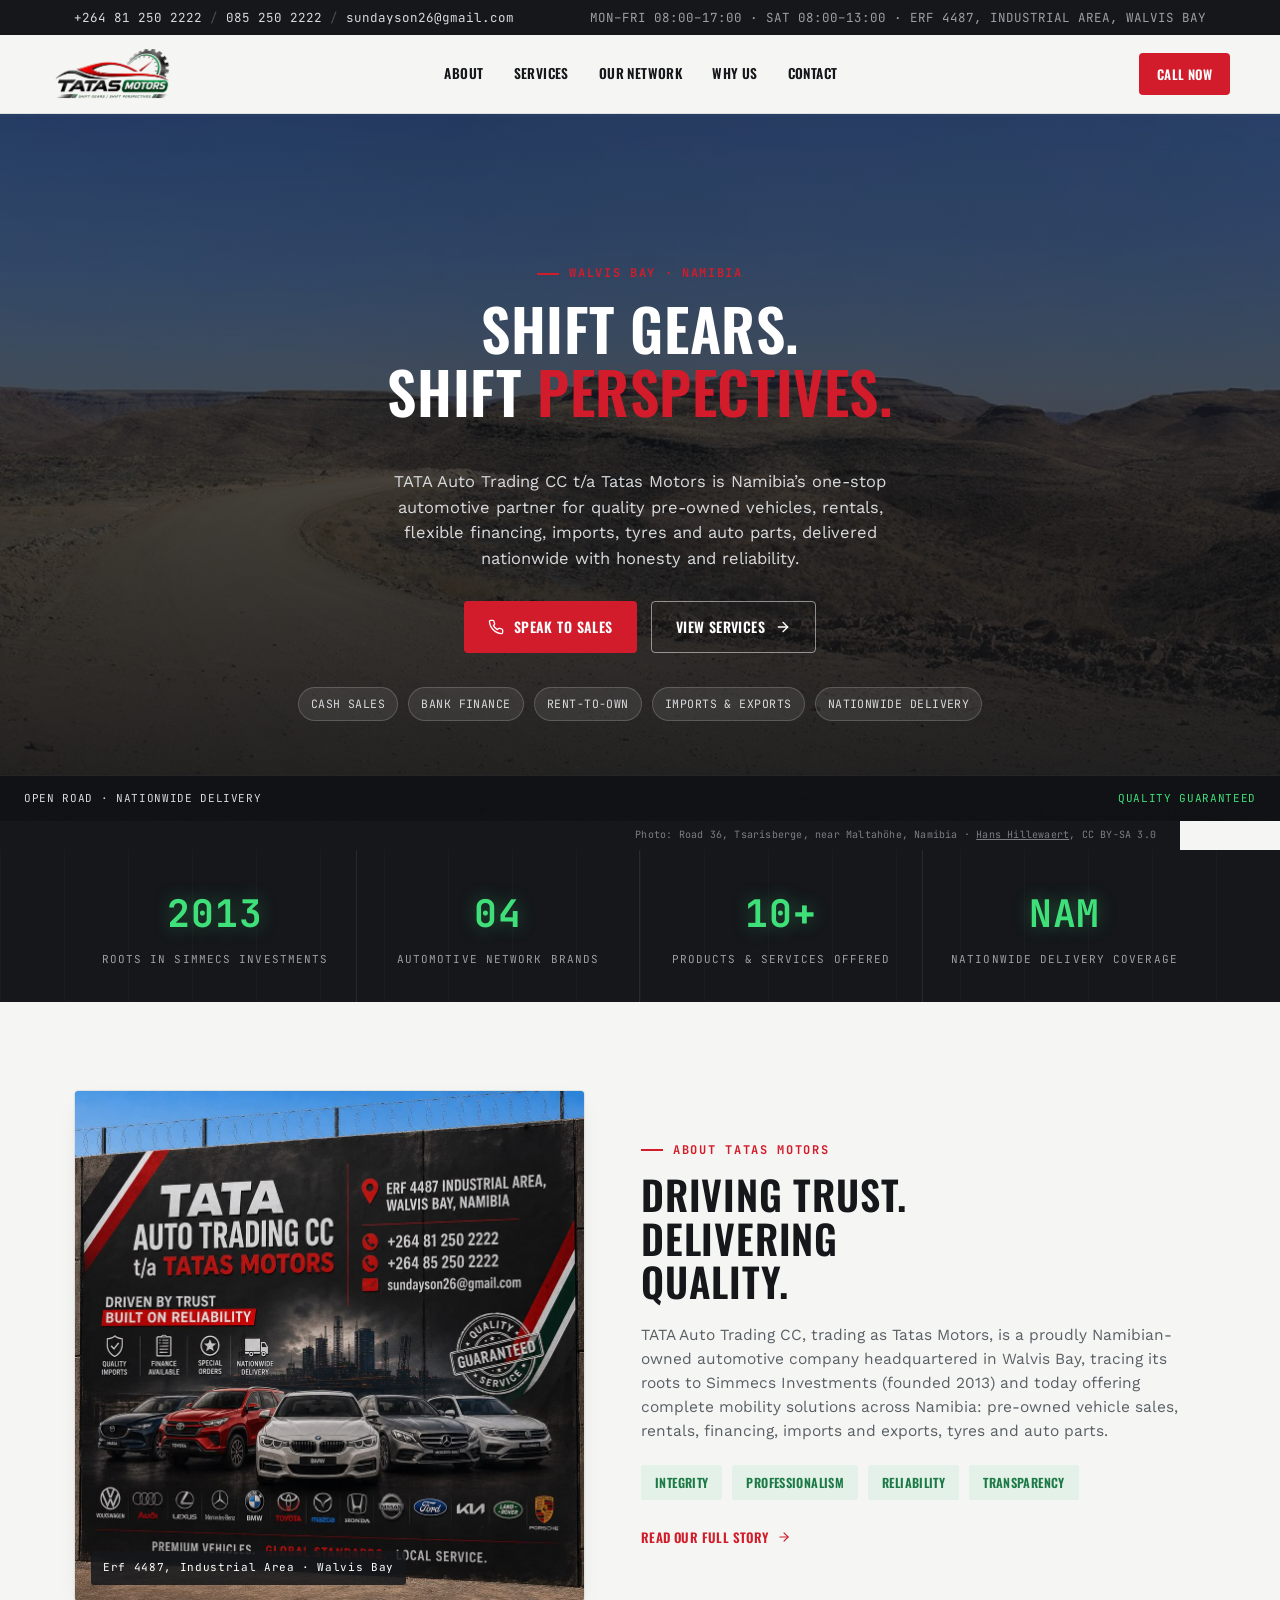
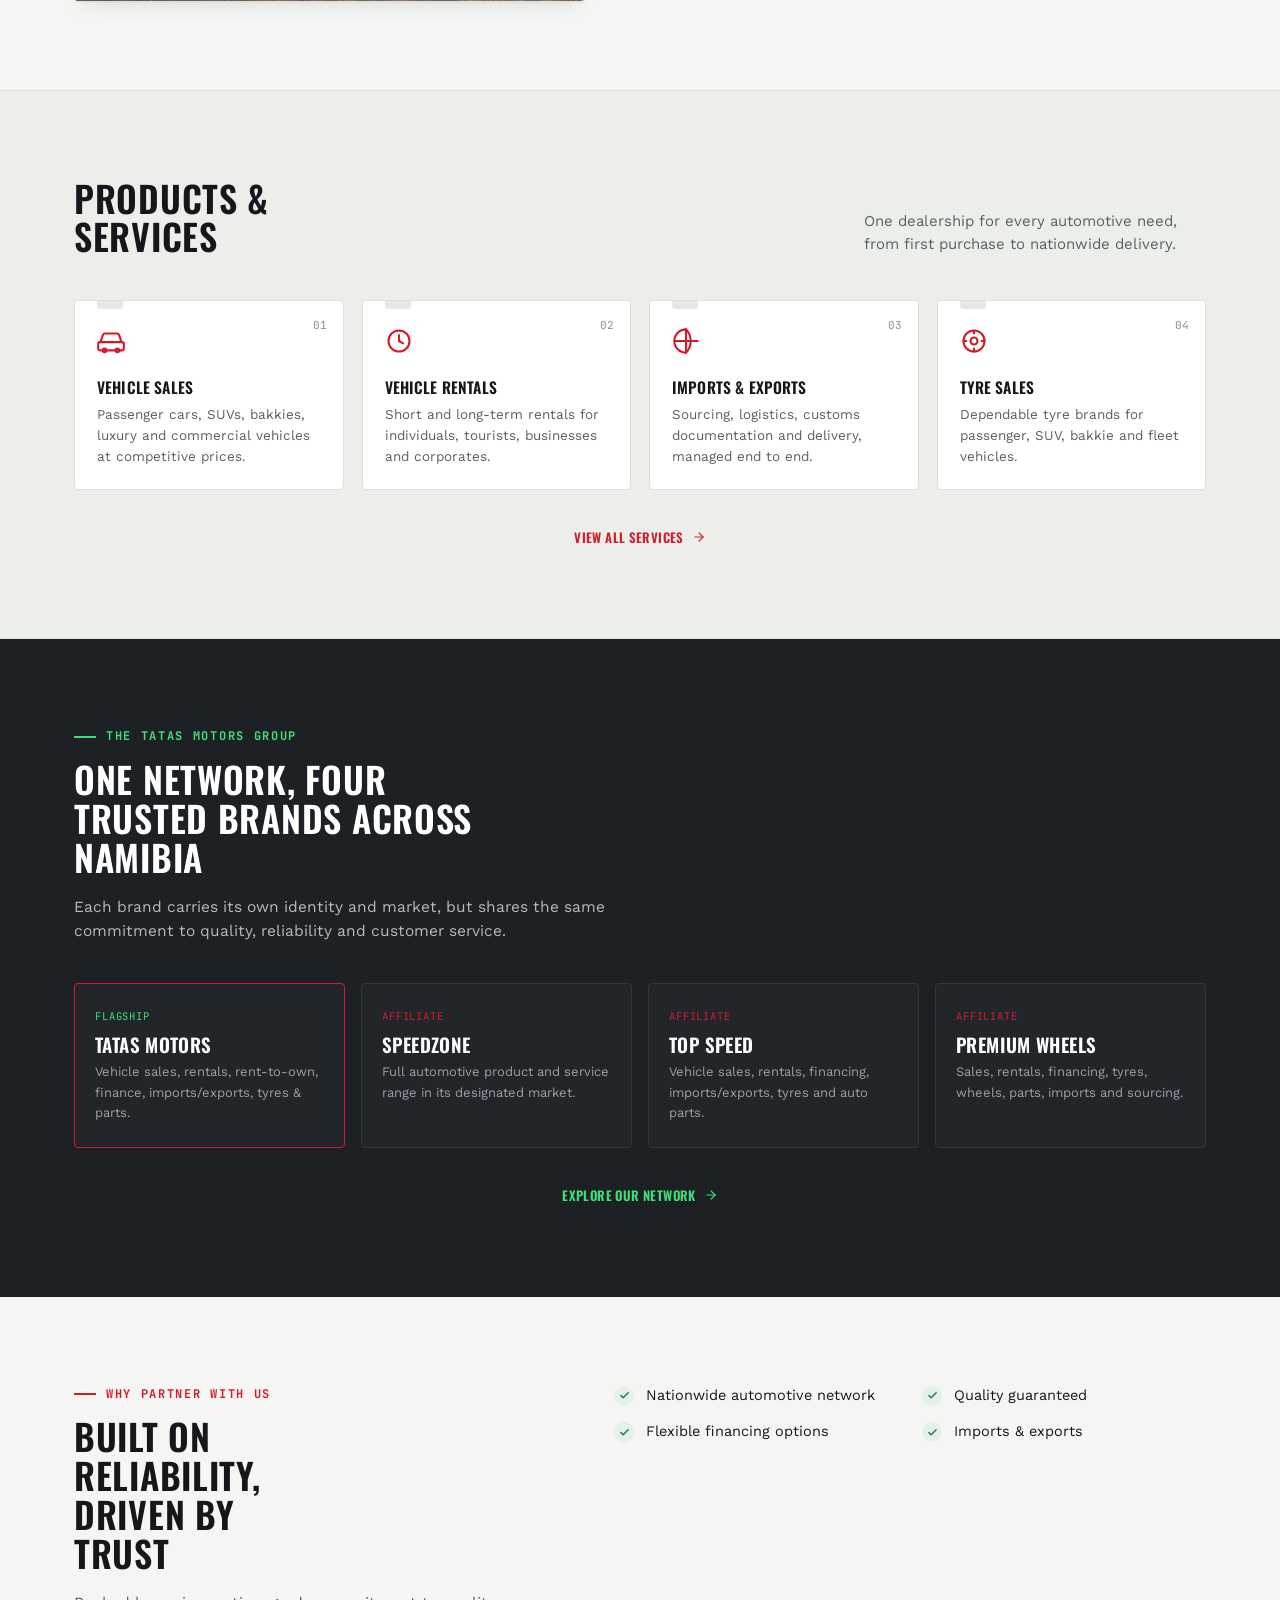
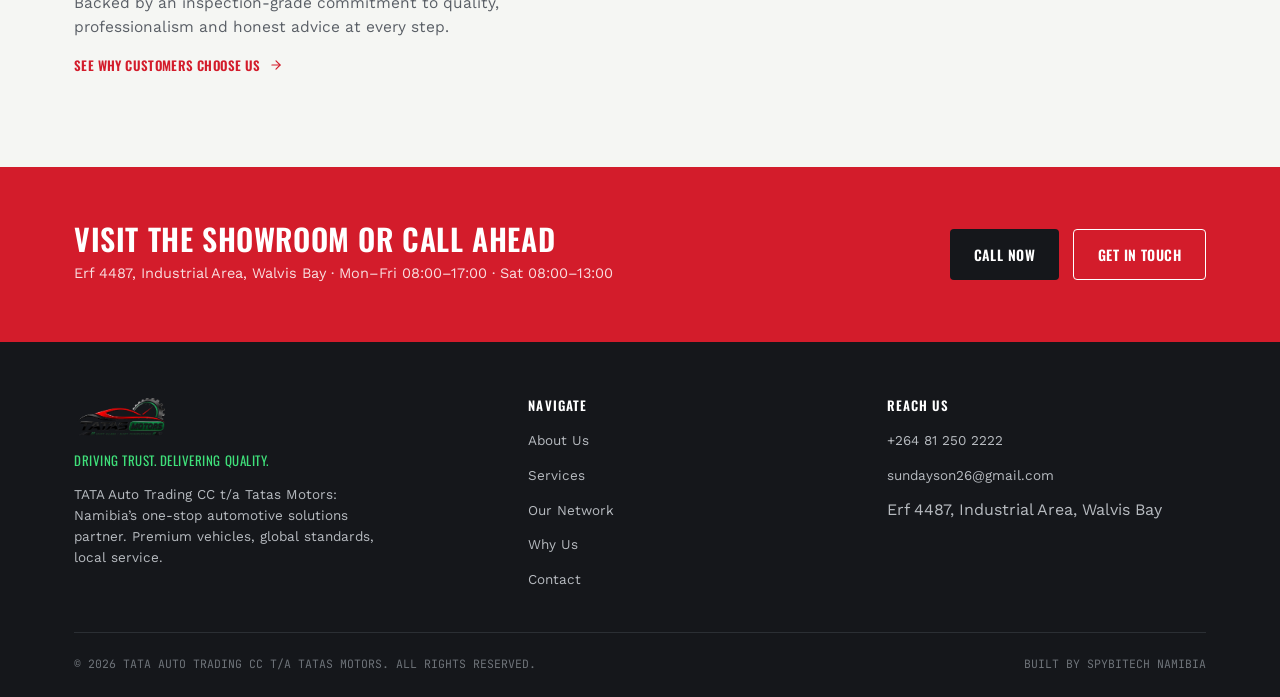
==== commit 08f7266a: "feat(home): full-bleed hero background with Namibian road photo" ====
--- a/index.html
+++ b/index.html
@@ -49,13 +49,13 @@
 <main id="top">
 
   <!-- ===== HERO ===== -->
-  <section class="hero">
-    <div class="wrap hero-grid">
-      <div class="reveal">
-        <div class="eyebrow">Walvis Bay · Namibia</div>
-        <h1>Shift Gears.<br>Shift <span>Perspectives.</span></h1>
-        <p class="lead">TATA Auto Trading CC t/a Tatas Motors is Namibia&rsquo;s one-stop automotive partner for quality pre-owned vehicles, rentals, flexible financing, imports, tyres and auto parts, delivered nationwide with honesty and reliability.</p>
-        <div class="hero-ctas">
+  <section class="hero" style="--hero-bg-img:url(img/hero-road.jpg);">
+    <div class="wrap">
+      <div class="hero-inner">
+        <div class="eyebrow reveal">Walvis Bay · Namibia</div>
+        <h1 class="reveal">Shift Gears.<br>Shift <span>Perspectives.</span></h1>
+        <p class="lead reveal">TATA Auto Trading CC t/a Tatas Motors is Namibia&rsquo;s one-stop automotive partner for quality pre-owned vehicles, rentals, flexible financing, imports, tyres and auto parts, delivered nationwide with honesty and reliability.</p>
+        <div class="hero-ctas reveal">
           <a href="tel:+264812502222" class="btn btn-primary">
             <svg viewBox="0 0 24 24" fill="none" stroke="currentColor" stroke-width="2" stroke-linecap="round" stroke-linejoin="round"><path d="M22 16.92v3a2 2 0 0 1-2.18 2 19.79 19.79 0 0 1-8.63-3.07 19.5 19.5 0 0 1-6-6 19.79 19.79 0 0 1-3.07-8.67A2 2 0 0 1 4.11 2h3a2 2 0 0 1 2 1.72c.127.96.361 1.903.7 2.81a2 2 0 0 1-.45 2.11L8.09 9.91a16 16 0 0 0 6 6l1.27-1.27a2 2 0 0 1 2.11-.45c.907.339 1.85.573 2.81.7A2 2 0 0 1 22 16.92z"/></svg>
             Speak to Sales
@@ -65,7 +65,7 @@
             <svg viewBox="0 0 24 24" fill="none" stroke="currentColor" stroke-width="2" stroke-linecap="round" stroke-linejoin="round"><line x1="5" y1="12" x2="19" y2="12"/><polyline points="12 5 19 12 12 19"/></svg>
           </a>
         </div>
-        <div class="hero-tags">
+        <div class="hero-tags reveal">
           <span class="hero-tag">CASH SALES</span>
           <span class="hero-tag">BANK FINANCE</span>
           <span class="hero-tag">RENT-TO-OWN</span>
@@ -73,16 +73,13 @@
           <span class="hero-tag">NATIONWIDE DELIVERY</span>
         </div>
       </div>
-
-      <div class="hero-photo reveal">
-        <img src="assets/img/hero-banner.jpg" alt="Lineup of vehicle brands available through Tatas Motors">
-        <div class="cap">
-          <span>FEATURED STOCK · WALVIS BAY SHOWROOM</span>
-          <span>QUALITY GUARANTEED</span>
-        </div>
-      </div>
-    </div>
-  </section>
+    </div>
+    <div class="hero-caption">
+      <span>OPEN ROAD · NATIONWIDE DELIVERY</span>
+      <span>QUALITY GUARANTEED</span>
+    </div>
+  </section>
+  <div class="wrap photo-credit hero-photo-credit">Photo: Road 36, Tsarisberge, near Maltah&ouml;he, Namibia &middot; <a href="https://commons.wikimedia.org/wiki/File:Road_36_next_to_Maltah%C3%B6he,_Namibia.jpg" target="_blank" rel="noopener">Hans Hillewaert</a>, CC BY-SA 3.0</div>
 
   <!-- ===== DASHBOARD CLUSTER STATS ===== -->
   <section class="cluster" style="padding:0;">
--- a/assets/style.css
+++ b/assets/style.css
@@ -140,27 +140,42 @@
 /* ===== Hero (home) ===== */
 .hero{
   position:relative; overflow:hidden;
-  padding:76px 0;
+  padding:150px 0 100px;
+  min-height:640px;
+  display:flex; align-items:center;
   background:var(--panel-dark);
-  background-image:
-    repeating-linear-gradient(90deg, rgba(255,255,255,0.025) 0 1px, transparent 1px 64px);
   color:#fff;
 }
-.hero-grid{display:grid; grid-template-columns:1.05fr 0.95fr; gap:56px; align-items:center;}
-@media (max-width:960px){ .hero-grid{grid-template-columns:1fr; gap:40px;} }
+.hero::before{
+  content:"";
+  position:absolute; inset:0;
+  background-image:var(--hero-bg-img);
+  background-size:cover;
+  background-position:center;
+  background-repeat:no-repeat;
+}
+.hero::after{
+  content:"";
+  position:absolute; inset:0;
+  background:linear-gradient(180deg, rgba(15,17,20,0.5) 0%, rgba(15,17,20,0.78) 60%, rgba(15,17,20,0.92) 100%);
+}
+.hero-inner{
+  position:relative; z-index:1;
+  display:flex; flex-direction:column; align-items:center; text-align:center;
+  max-width:760px; margin:0 auto; padding:0 24px;
+}
 .hero .eyebrow{color:var(--red);}
 .hero .eyebrow::before{background:var(--red);}
 .hero h1{
-  font-size:clamp(32px,4.4vw,52px);
+  font-size:clamp(34px,5vw,58px);
   letter-spacing:0.01em;
   color:#fff;
-  max-width:12ch;
 }
 .hero h1 span{color:var(--red);}
 .hero p.lead{
-  font-size:16px; font-weight:400; color:#B7BBC0; max-width:46ch; margin:18px 0 30px;
-}
-.hero-ctas{display:flex; gap:14px; flex-wrap:wrap;}
+  font-size:16.5px; font-weight:400; color:#D8DADD; max-width:52ch; margin:18px auto 30px;
+}
+.hero-ctas{display:flex; gap:14px; flex-wrap:wrap; justify-content:center;}
 .btn{
   display:inline-flex; align-items:center; gap:10px;
   font-family:'Oswald', sans-serif; text-transform:uppercase; letter-spacing:0.03em;
@@ -173,31 +188,26 @@
 .btn-primary:hover{background:var(--red-dark); transform:translateY(-1px);}
 .btn-outline{background:rgba(255,255,255,0.92); color:var(--ink); border:1.5px solid var(--ink);}
 .btn-outline:hover{border-color:var(--red); color:var(--red); transform:translateY(-1px); background:#fff;}
-.hero .btn-outline{background:transparent; border-color:#4A4F55; color:#fff;}
+.hero .btn-outline{background:transparent; border-color:rgba(255,255,255,0.5); color:#fff;}
 .hero .btn-outline:hover{background:#fff; color:var(--ink); border-color:#fff;}
 .btn svg{width:16px; height:16px;}
 
-.hero-tags{display:flex; gap:10px; flex-wrap:wrap; margin-top:32px;}
+.hero-tags{display:flex; gap:10px; flex-wrap:wrap; justify-content:center; margin-top:34px;}
 .hero-tag{
   font-family:'JetBrains Mono', monospace; font-size:11.5px; letter-spacing:0.04em;
-  color:#D8DADD; background:rgba(255,255,255,0.06); border:1px solid rgba(255,255,255,0.14);
+  color:#D8DADD; background:rgba(255,255,255,0.08); border:1px solid rgba(255,255,255,0.18);
   padding:7px 12px; border-radius:20px;
 }
 
-.hero-photo{
-  border-radius:var(--radius); overflow:hidden; position:relative;
-  border:1px solid #33373D; box-shadow:0 24px 54px -20px rgba(0,0,0,0.65); background:#0F1114;
-  aspect-ratio:4/3;
-}
-.hero-photo img{width:100%; height:100%; object-fit:cover; display:block;}
-.hero-photo .cap{
-  position:absolute; left:0; right:0; bottom:0;
+.hero-caption{
+  position:absolute; left:0; right:0; bottom:0; z-index:1;
   display:flex; justify-content:space-between; align-items:center;
-  padding:12px 18px; background:rgba(21,23,27,0.82);
+  padding:14px 24px; background:rgba(15,17,20,0.88); border-top:1px solid rgba(255,255,255,0.08);
   font-family:'JetBrains Mono', monospace; font-size:11px; letter-spacing:0.06em; color:#D8DADD;
 }
-.hero-photo .cap span:last-child{color:var(--green-led);}
-@media (max-width:560px){ .hero-photo .cap{font-size:9.5px; padding:10px 14px;} }
+.hero-caption span:last-child{color:var(--green-led);}
+@media (max-width:560px){ .hero-caption{font-size:9.5px; padding:10px 14px;} }
+@media (max-width:720px){ .hero{padding:130px 0 80px; min-height:560px;} }
 
 /* ===== Page header (subpages) ===== */
 .pagehead{
@@ -235,6 +245,8 @@
 }
 .photo-credit a{color:#7A7F85;}
 .pagehead + .photo-credit{margin-top:-1px;}
+.hero-photo-credit{background:var(--panel-dark); color:#7A7F85; padding:6px 24px 8px; margin:0;}
+.hero-photo-credit a{color:#7A7F85;}
 
 /* ===== Dashboard cluster stat strip ===== */
 .cluster{
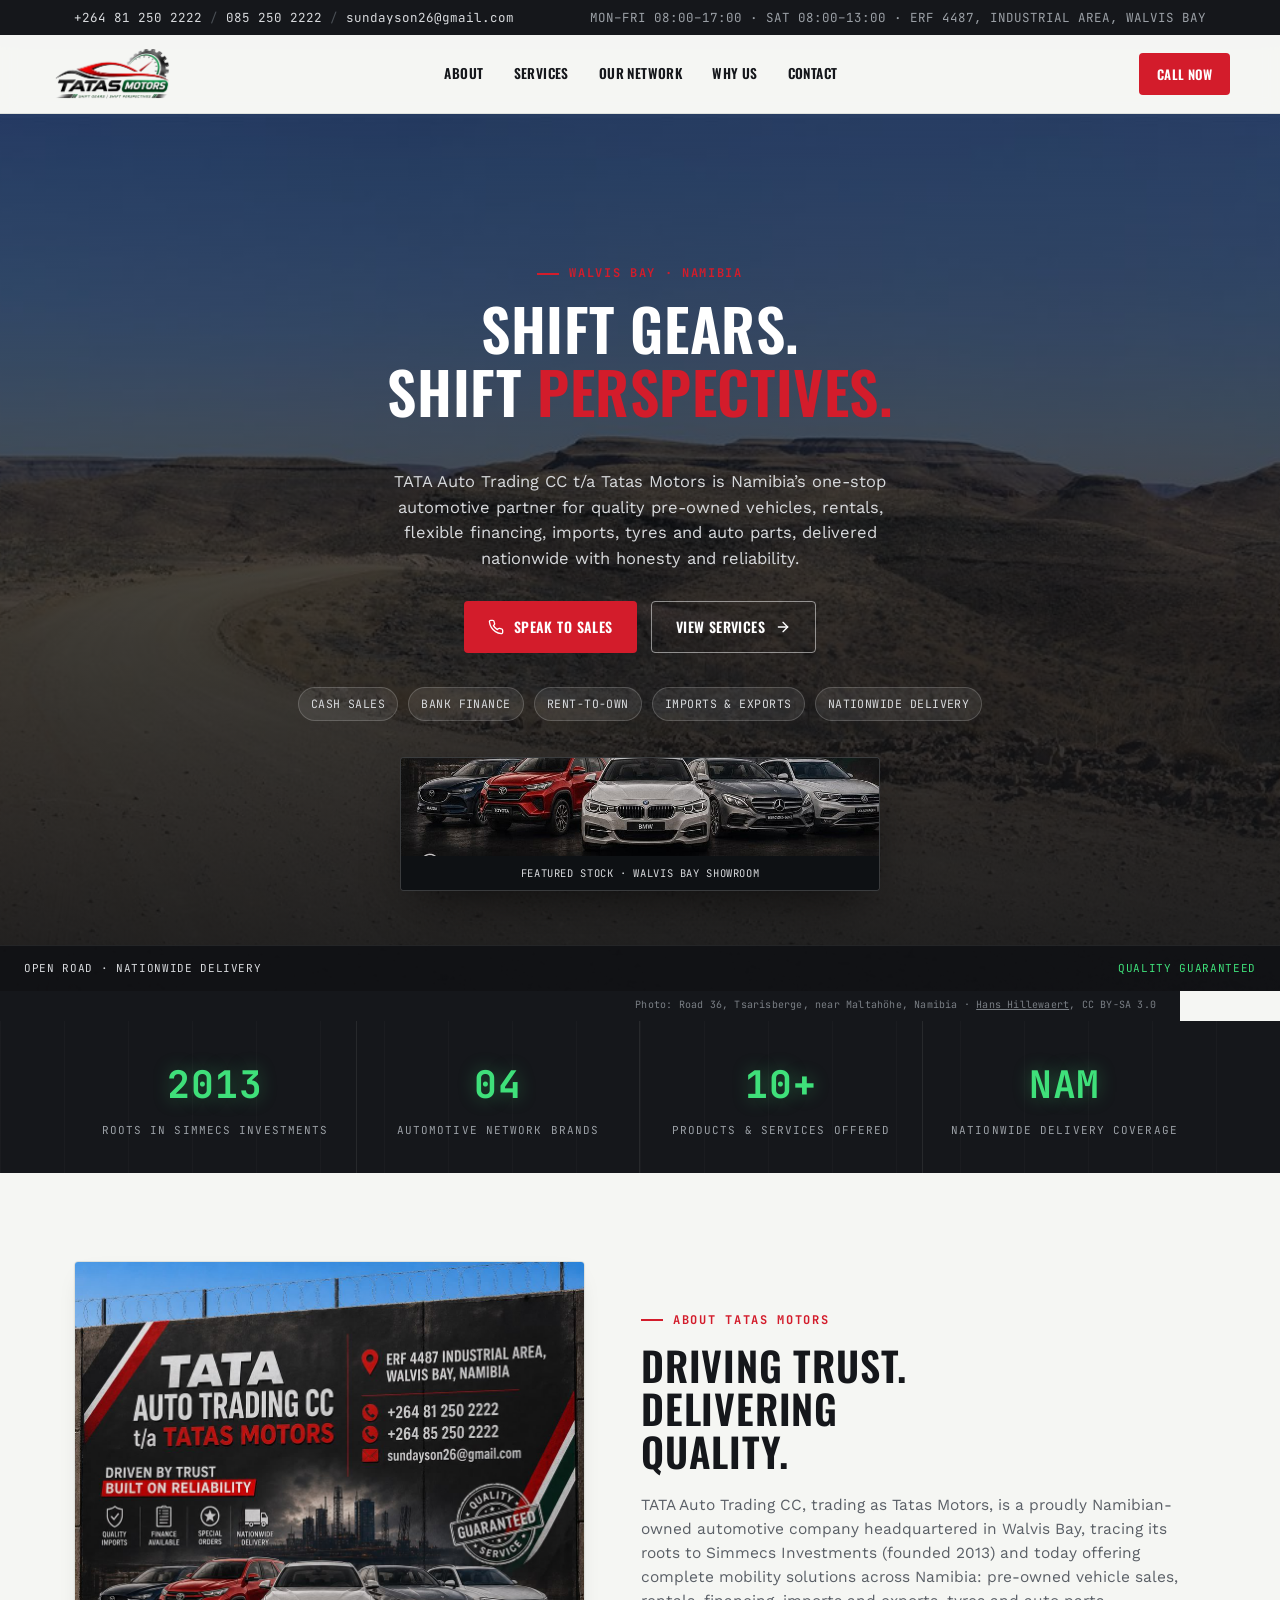
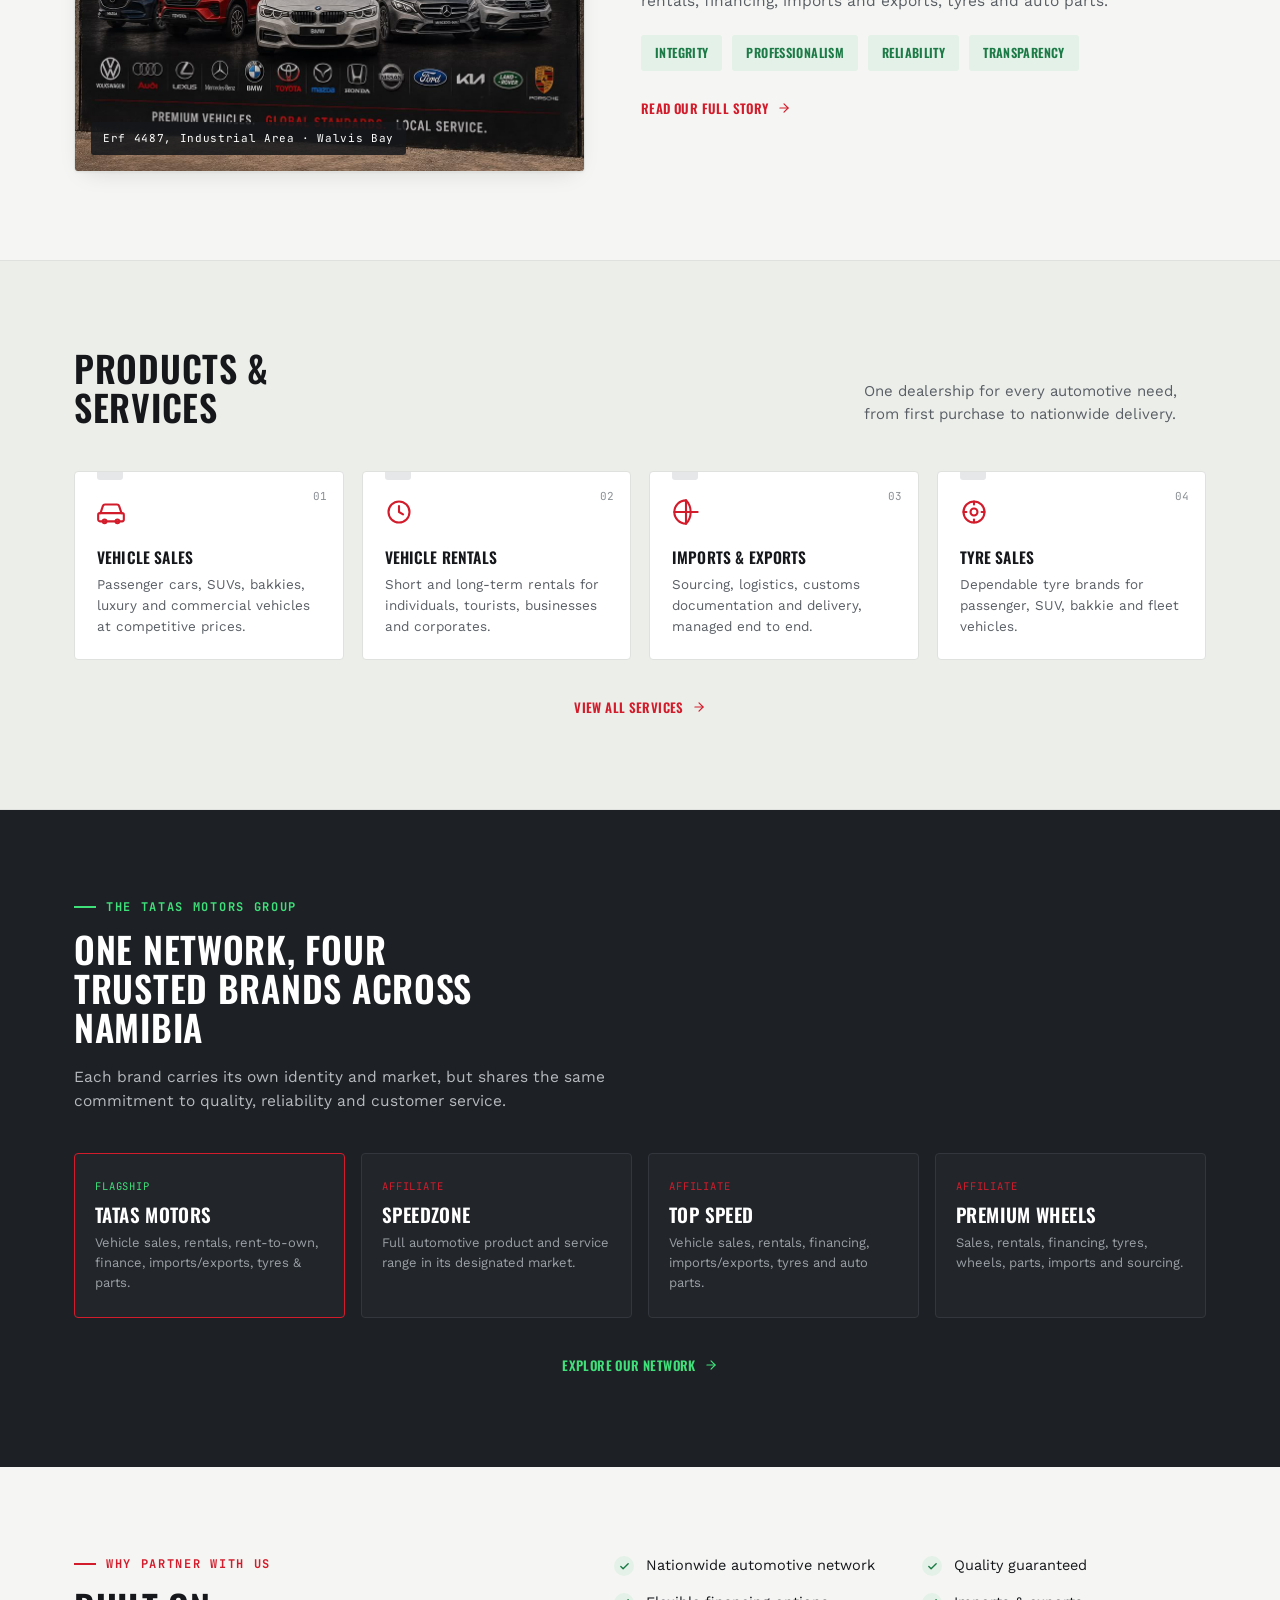
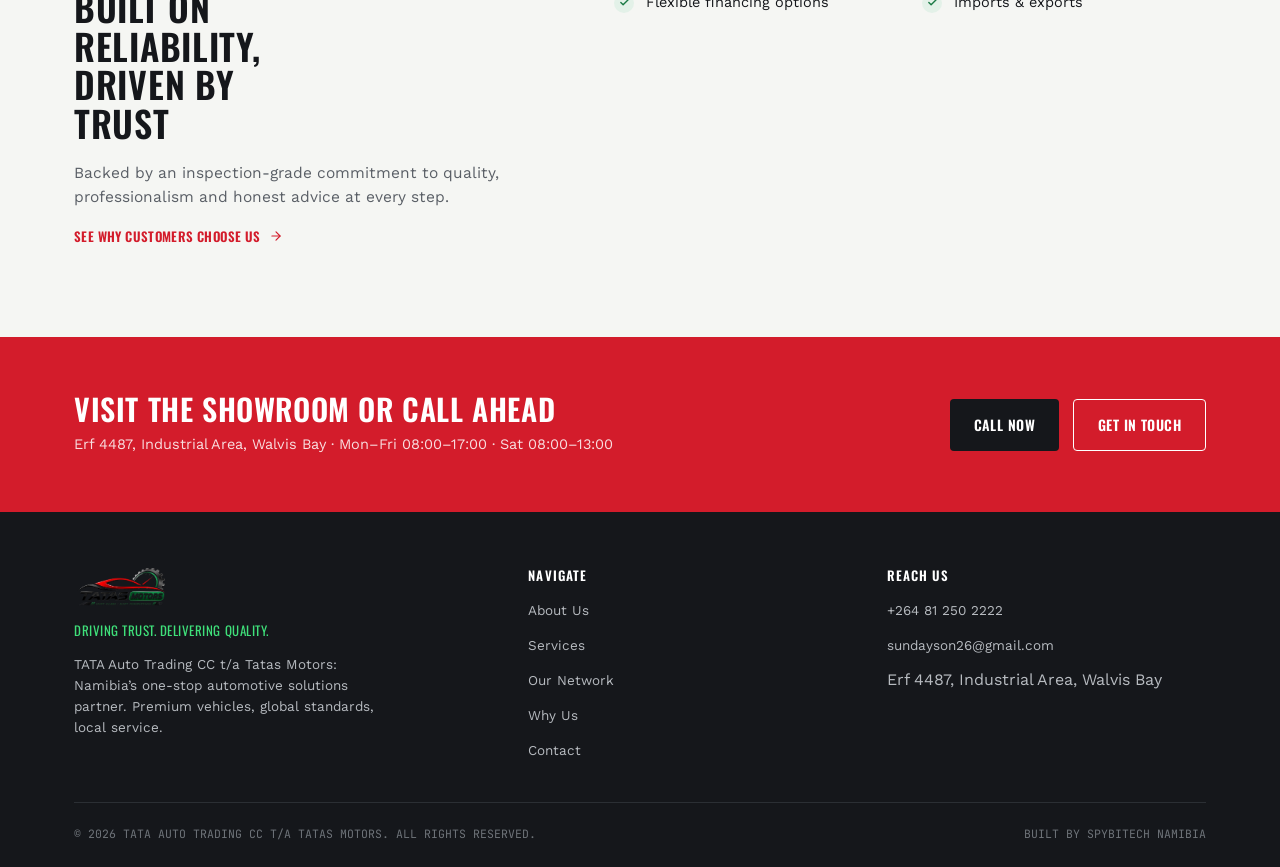
==== commit eded9653: "feat(home): add featured-stock strip to hero for car relevance" ====
--- a/index.html
+++ b/index.html
@@ -72,6 +72,10 @@
           <span class="hero-tag">IMPORTS &amp; EXPORTS</span>
           <span class="hero-tag">NATIONWIDE DELIVERY</span>
         </div>
+        <div class="hero-fleet reveal">
+          <img src="assets/img/hero-banner.jpg" alt="Lineup of vehicle brands available through Tatas Motors">
+          <div class="cap">FEATURED STOCK · WALVIS BAY SHOWROOM</div>
+        </div>
       </div>
     </div>
     <div class="hero-caption">
--- a/assets/style.css
+++ b/assets/style.css
@@ -199,6 +199,19 @@
   padding:7px 12px; border-radius:20px;
 }
 
+.hero-fleet{
+  margin-top:36px; max-width:480px; width:100%;
+  border-radius:var(--radius); overflow:hidden;
+  border:1px solid rgba(255,255,255,0.18); box-shadow:0 20px 50px -18px rgba(0,0,0,0.7);
+  background:#0F1114;
+}
+.hero-fleet img{width:100%; height:auto; display:block;}
+.hero-fleet .cap{
+  padding:9px 16px;
+  background:rgba(15,17,20,0.9);
+  font-family:'JetBrains Mono', monospace; font-size:10.5px; letter-spacing:0.06em; color:#D8DADD;
+  text-align:center;
+}
 .hero-caption{
   position:absolute; left:0; right:0; bottom:0; z-index:1;
   display:flex; justify-content:space-between; align-items:center;
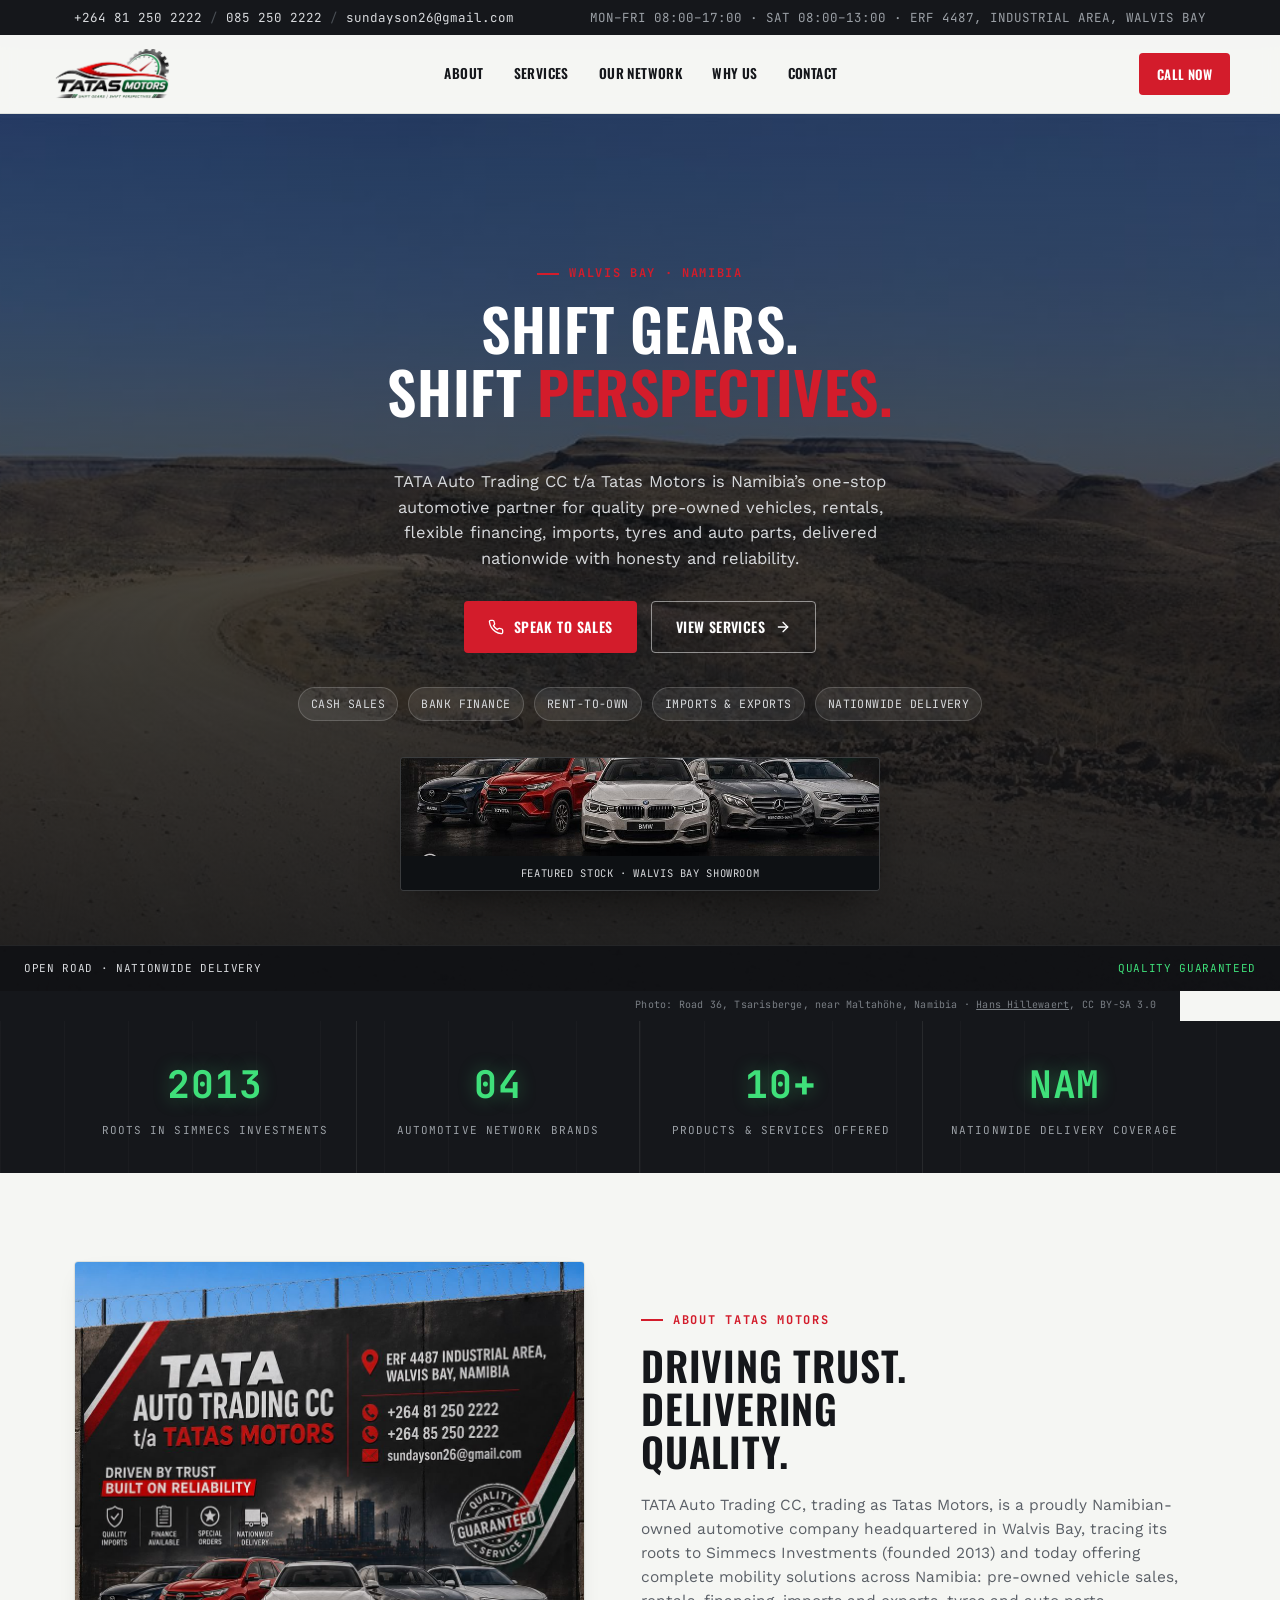
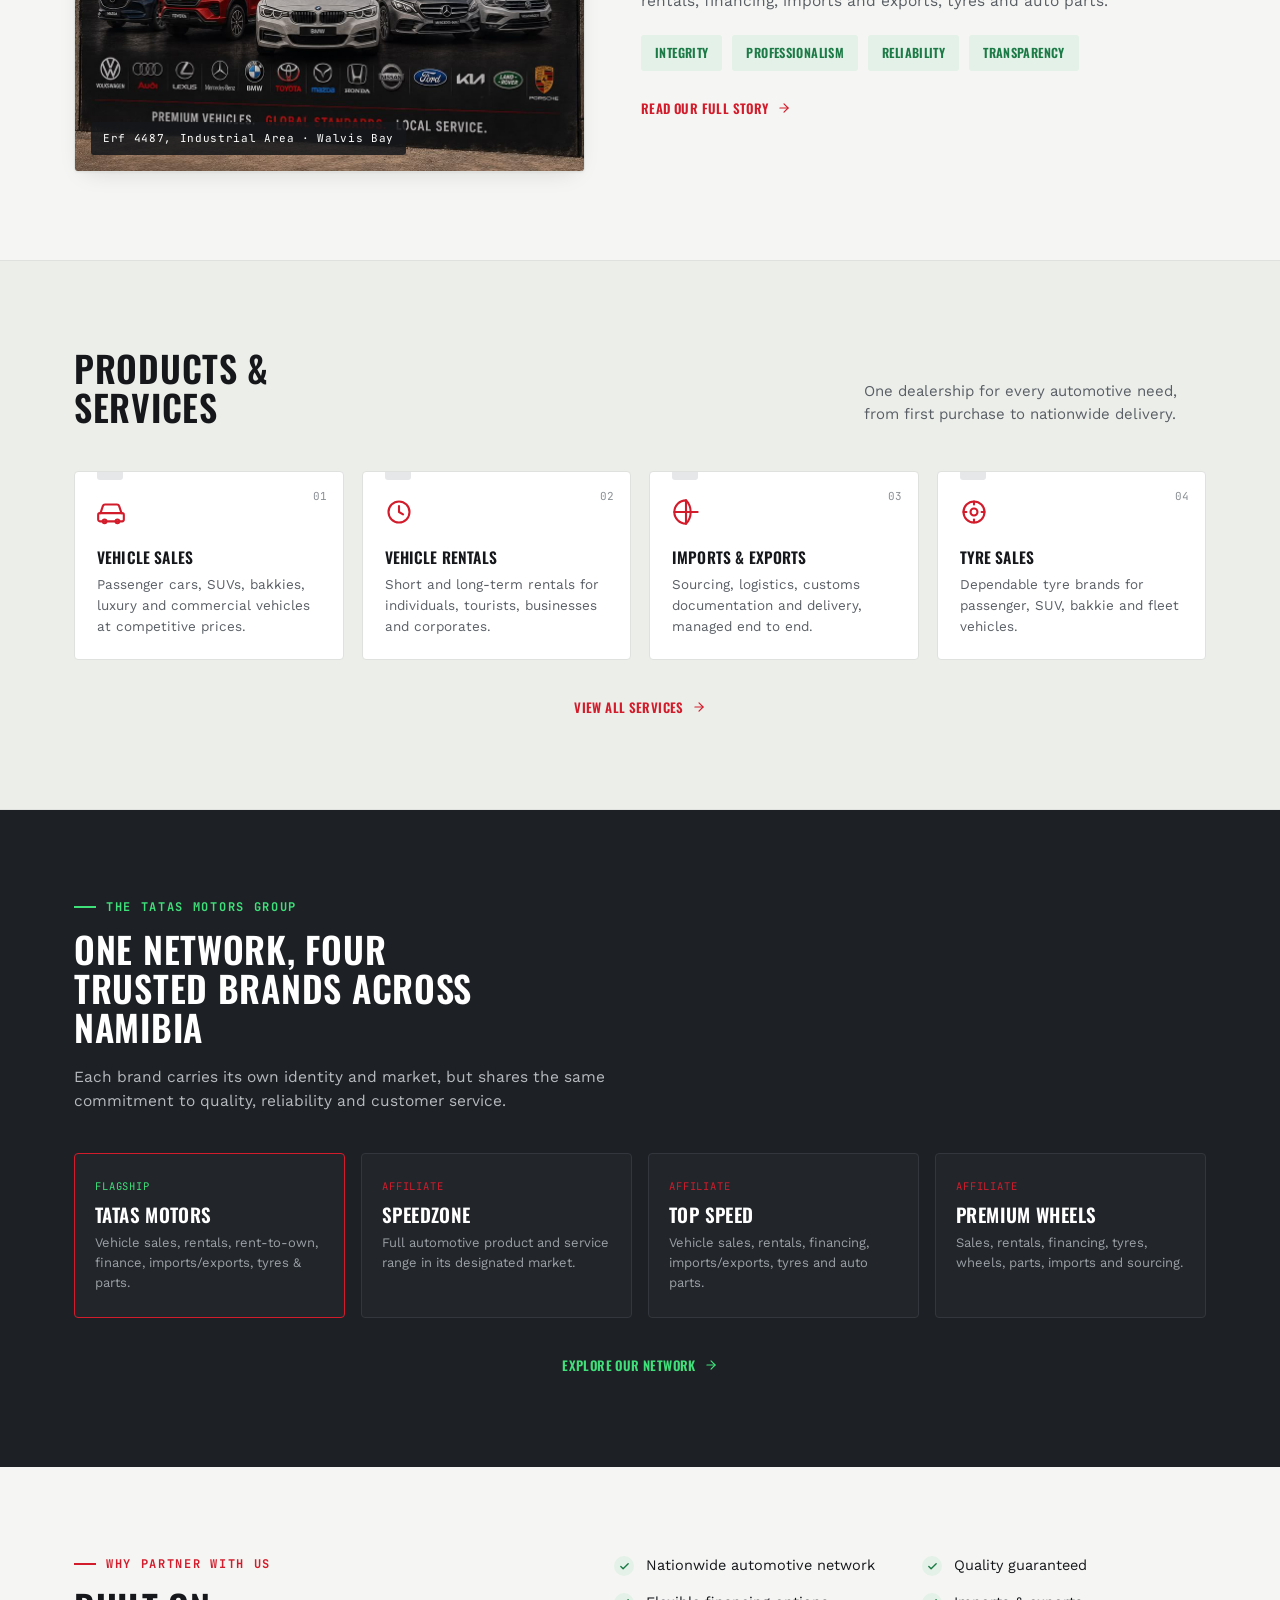
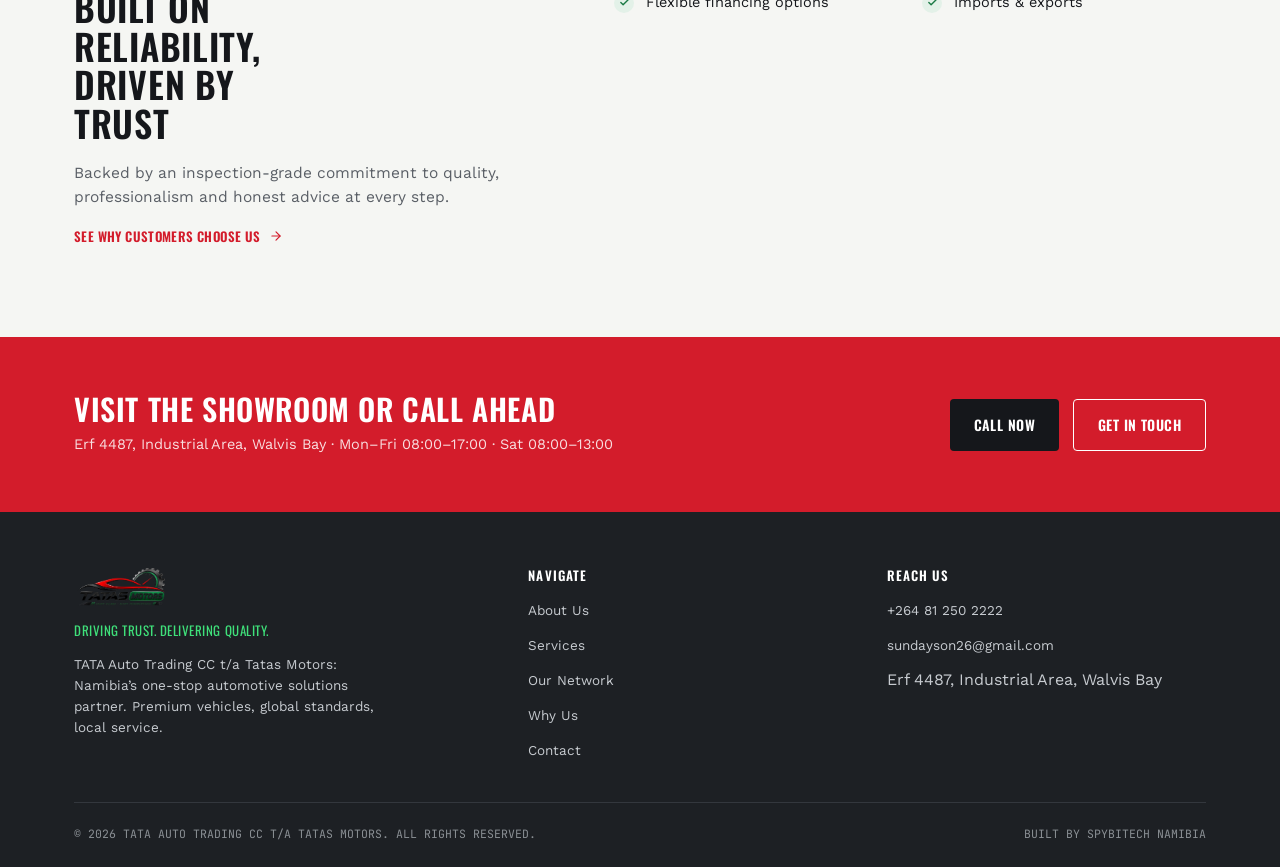
==== commit 221a4571: "chore(assets): rename main.js to script.js" ====
--- a/index.html
+++ b/index.html
@@ -289,7 +289,7 @@
   </div>
 </footer>
 
-<script src="assets/main.js" defer></script>
+<script src="assets/script.js" defer></script>
 
 </body>
 </html>
--- a/assets/style.css
+++ b/assets/style.css
@@ -474,8 +474,8 @@
 .cta-strip .btn-primary:hover{background:#000;}
 
 /* ===== Footer ===== */
-footer{background:var(--panel-dark); color:#B7BBC0; padding:56px 0 24px;}
-.foot-top{display:grid; grid-template-columns:1.3fr 1fr 1fr; gap:40px; padding-bottom:40px; border-bottom:1px solid #2B2F34;}
+footer{background:var(--panel-dark-2); color:#C7CBD0; padding:56px 0 24px;}
+.foot-top{display:grid; grid-template-columns:1.3fr 1fr 1fr; gap:40px; padding-bottom:40px; border-bottom:1px solid #33373D;}
 @media (max-width:760px){ .foot-top{grid-template-columns:1fr; gap:32px;} }
 .foot-brand{display:flex; align-items:center; gap:10px; margin-bottom:14px;}
 .foot-brand img{height:38px;}
@@ -483,11 +483,11 @@
 footer p{font-size:13.5px; max-width:40ch;}
 footer h4{color:#fff; font-size:13px; letter-spacing:0.08em; margin-bottom:16px;}
 .footlinks{list-style:none; margin:0; padding:0; display:flex; flex-direction:column; gap:10px;}
-.footlinks a{text-decoration:none; color:#B7BBC0; font-size:13.5px;}
+.footlinks a{text-decoration:none; color:#C7CBD0; font-size:13.5px;}
 .footlinks a:hover{color:var(--red);}
 .foot-bottom{
   display:flex; justify-content:space-between; align-items:center; flex-wrap:wrap; gap:12px;
-  padding-top:22px; font-family:'JetBrains Mono', monospace; font-size:11.5px; color:#6E7379;
+  padding-top:22px; font-family:'JetBrains Mono', monospace; font-size:11.5px; color:#8A8F94;
 }
 
 /* reveal animation */
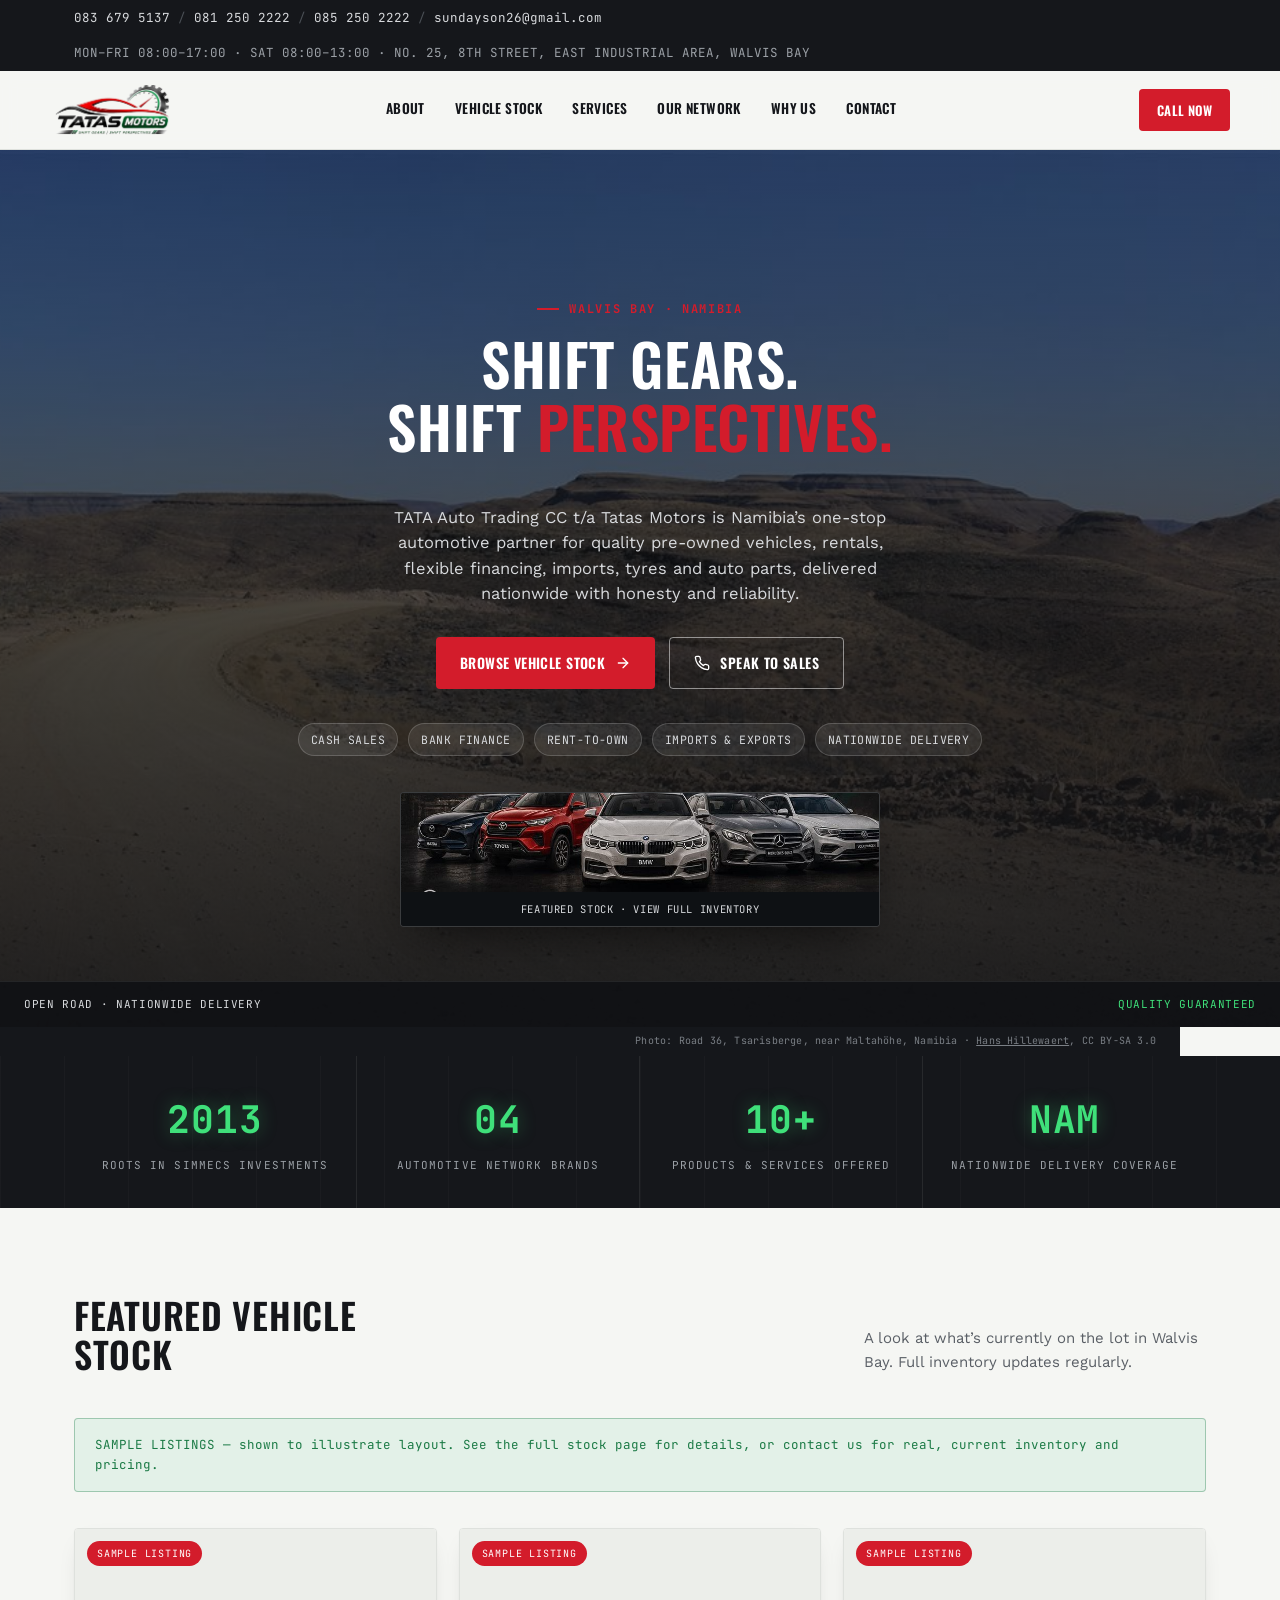
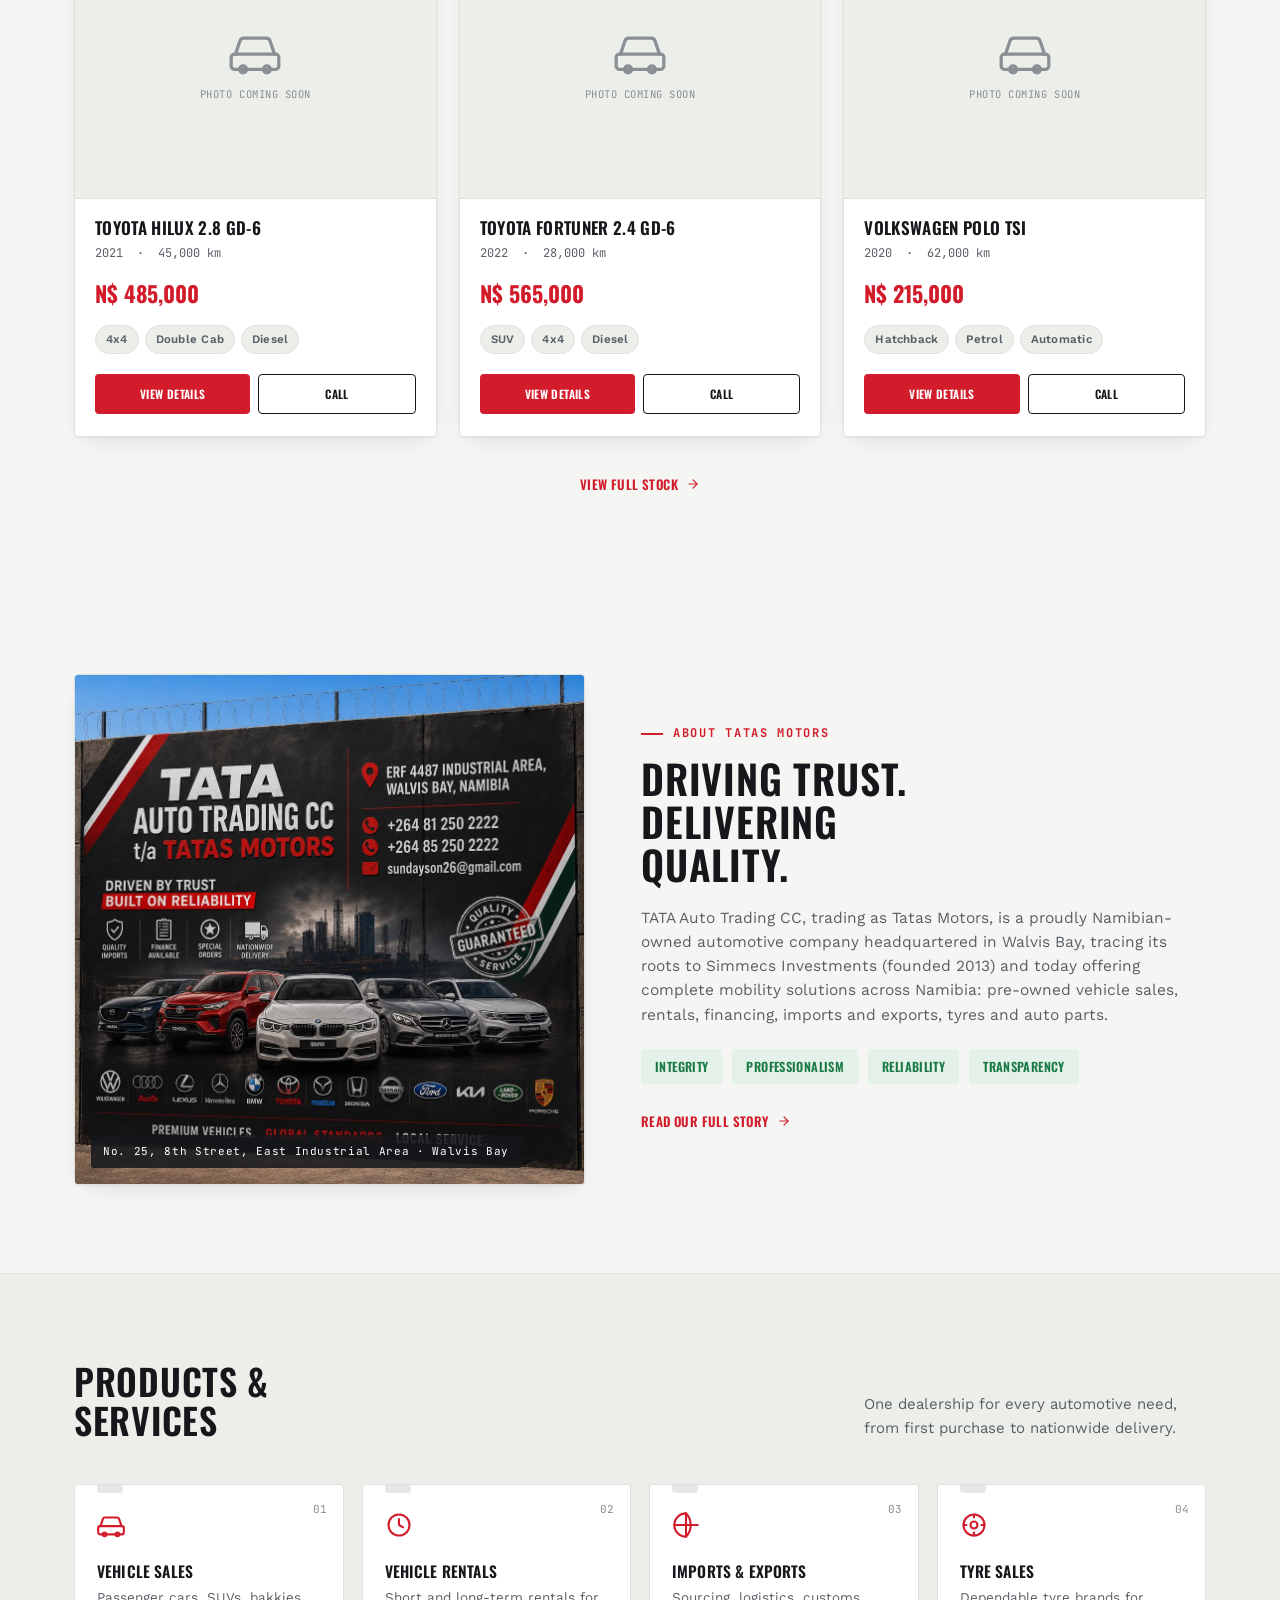
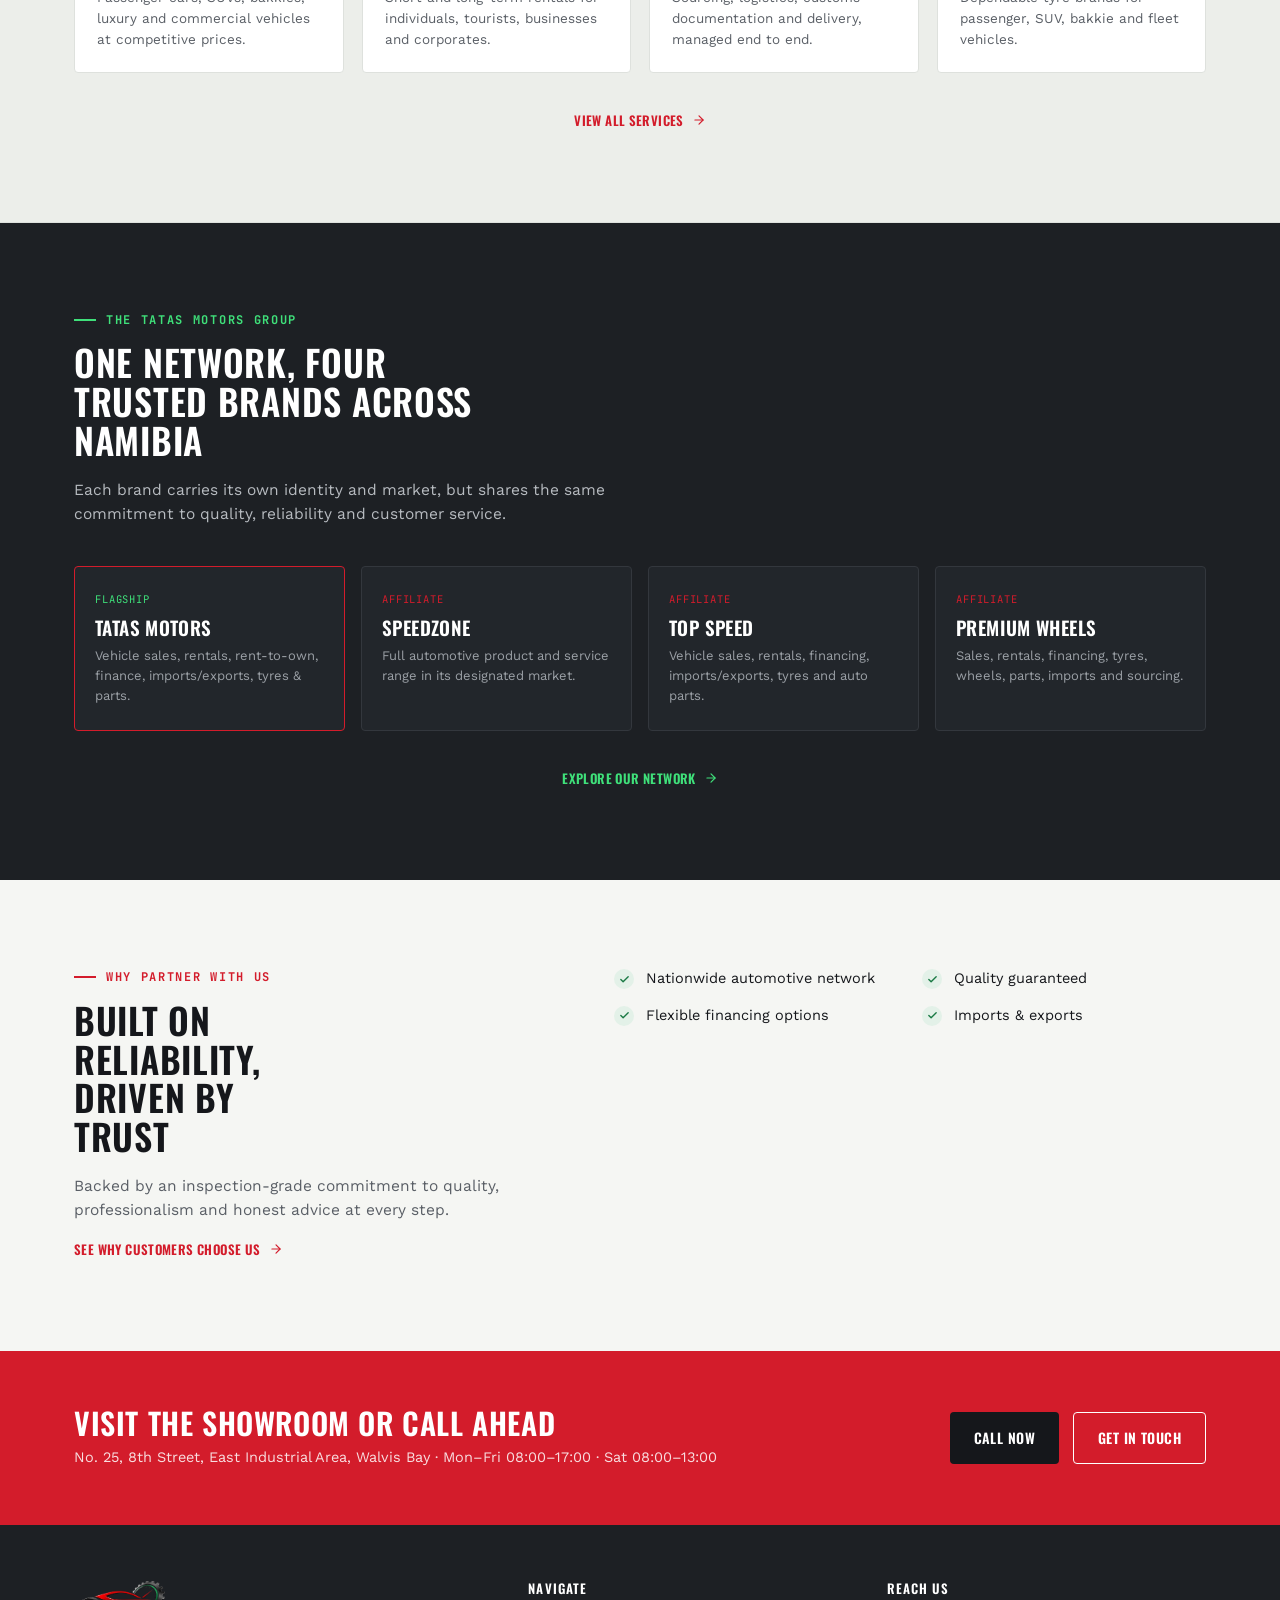
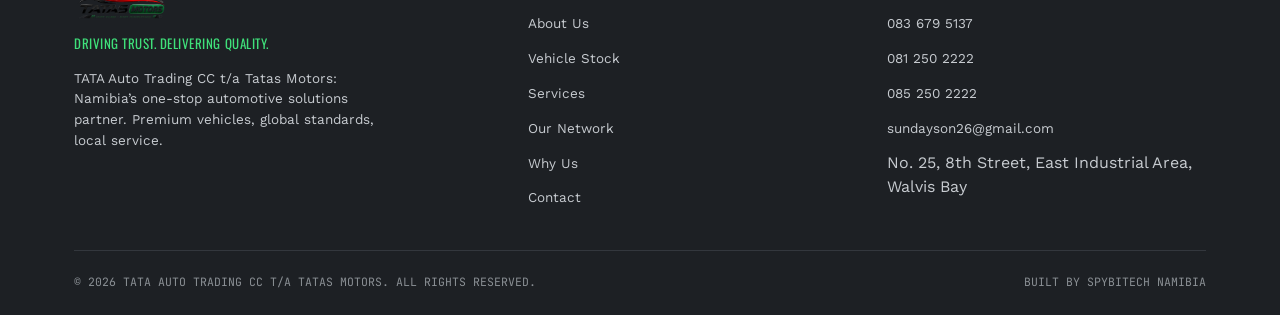
==== commit 1813afc6: "feat(site): add vehicle stock page and update contact details Update address and phone numbers site-" ====
--- a/index.html
+++ b/index.html
@@ -15,13 +15,15 @@
 <div class="topstrip">
   <div class="wrap">
     <div class="tline">
-      <a href="tel:+264812502222">+264 81 250 2222</a>
+      <a href="tel:+264836795137">083 679 5137</a>
+      <span class="sep">/</span>
+      <a href="tel:+264812502222">081 250 2222</a>
       <span class="sep">/</span>
       <a href="tel:+264852502222">085 250 2222</a>
       <span class="sep">/</span>
       <a href="mailto:sundayson26@gmail.com">sundayson26@gmail.com</a>
     </div>
-    <div class="hours">MON&ndash;FRI 08:00&ndash;17:00 · SAT 08:00&ndash;13:00 · ERF 4487, INDUSTRIAL AREA, WALVIS BAY</div>
+    <div class="hours">MON&ndash;FRI 08:00&ndash;17:00 · SAT 08:00&ndash;13:00 · NO. 25, 8TH STREET, EAST INDUSTRIAL AREA, WALVIS BAY</div>
   </div>
 </div>
 
@@ -32,13 +34,14 @@
     </a>
     <ul class="navlinks" id="navlinks">
       <li><a href="about.html">About</a></li>
+      <li><a href="stock.html">Vehicle Stock</a></li>
       <li><a href="services.html">Services</a></li>
       <li><a href="network.html">Our Network</a></li>
       <li><a href="why-us.html">Why Us</a></li>
       <li><a href="contact.html">Contact</a></li>
-      <li><a href="tel:+264812502222" class="btn btn-primary navcta-mobile">Call Now</a></li>
+      <li><a href="tel:+264836795137" class="btn btn-primary navcta-mobile">Call Now</a></li>
     </ul>
-    <a href="tel:+264812502222" class="navcta">Call Now</a>
+    <a href="tel:+264836795137" class="navcta">Call Now</a>
     <button class="navtoggle" id="navtoggle" aria-label="Toggle menu" aria-expanded="false">
       <svg id="iconMenu" viewBox="0 0 24 24" fill="none" stroke="currentColor" stroke-width="2" stroke-linecap="round"><line x1="4" y1="7" x2="20" y2="7"/><line x1="4" y1="12" x2="20" y2="12"/><line x1="4" y1="17" x2="20" y2="17"/></svg>
       <svg id="iconClose" viewBox="0 0 24 24" fill="none" stroke="currentColor" stroke-width="2" stroke-linecap="round" style="display:none;"><line x1="6" y1="6" x2="18" y2="18"/><line x1="18" y1="6" x2="6" y2="18"/></svg>
@@ -56,13 +59,13 @@
         <h1 class="reveal">Shift Gears.<br>Shift <span>Perspectives.</span></h1>
         <p class="lead reveal">TATA Auto Trading CC t/a Tatas Motors is Namibia&rsquo;s one-stop automotive partner for quality pre-owned vehicles, rentals, flexible financing, imports, tyres and auto parts, delivered nationwide with honesty and reliability.</p>
         <div class="hero-ctas reveal">
-          <a href="tel:+264812502222" class="btn btn-primary">
+          <a href="stock.html" class="btn btn-primary">
+            Browse Vehicle Stock
+            <svg viewBox="0 0 24 24" fill="none" stroke="currentColor" stroke-width="2" stroke-linecap="round" stroke-linejoin="round"><line x1="5" y1="12" x2="19" y2="12"/><polyline points="12 5 19 12 12 19"/></svg>
+          </a>
+          <a href="tel:+264836795137" class="btn btn-outline">
             <svg viewBox="0 0 24 24" fill="none" stroke="currentColor" stroke-width="2" stroke-linecap="round" stroke-linejoin="round"><path d="M22 16.92v3a2 2 0 0 1-2.18 2 19.79 19.79 0 0 1-8.63-3.07 19.5 19.5 0 0 1-6-6 19.79 19.79 0 0 1-3.07-8.67A2 2 0 0 1 4.11 2h3a2 2 0 0 1 2 1.72c.127.96.361 1.903.7 2.81a2 2 0 0 1-.45 2.11L8.09 9.91a16 16 0 0 0 6 6l1.27-1.27a2 2 0 0 1 2.11-.45c.907.339 1.85.573 2.81.7A2 2 0 0 1 22 16.92z"/></svg>
             Speak to Sales
-          </a>
-          <a href="services.html" class="btn btn-outline">
-            View Services
-            <svg viewBox="0 0 24 24" fill="none" stroke="currentColor" stroke-width="2" stroke-linecap="round" stroke-linejoin="round"><line x1="5" y1="12" x2="19" y2="12"/><polyline points="12 5 19 12 12 19"/></svg>
           </a>
         </div>
         <div class="hero-tags reveal">
@@ -72,10 +75,10 @@
           <span class="hero-tag">IMPORTS &amp; EXPORTS</span>
           <span class="hero-tag">NATIONWIDE DELIVERY</span>
         </div>
-        <div class="hero-fleet reveal">
+        <a class="hero-fleet reveal" href="stock.html">
           <img src="assets/img/hero-banner.jpg" alt="Lineup of vehicle brands available through Tatas Motors">
-          <div class="cap">FEATURED STOCK · WALVIS BAY SHOWROOM</div>
-        </div>
+          <div class="cap">FEATURED STOCK · VIEW FULL INVENTORY</div>
+        </a>
       </div>
     </div>
     <div class="hero-caption">
@@ -103,6 +106,109 @@
       <div class="gauge-cell reveal">
         <div class="gauge-num">NAM</div>
         <div class="gauge-label">Nationwide delivery coverage</div>
+      </div>
+    </div>
+  </section>
+
+  <!-- ===== FEATURED STOCK ===== -->
+  <section class="services" id="stock">
+    <div class="wrap">
+      <div class="svc-head reveal">
+        <h2>Featured vehicle stock</h2>
+        <p>A look at what&rsquo;s currently on the lot in Walvis Bay. Full inventory updates regularly.</p>
+      </div>
+
+      <div class="stock-notice reveal">
+        SAMPLE LISTINGS &mdash; shown to illustrate layout. See the full stock page for details, or contact us for real, current inventory and pricing.
+      </div>
+
+      <div class="stock-grid">
+
+        <div class="stock-card reveal">
+          <span class="stock-badge">Sample listing</span>
+          <div class="stock-photo">
+            <svg viewBox="0 0 24 24" fill="none" stroke="currentColor" stroke-width="1.5" stroke-linecap="round" stroke-linejoin="round"><path d="M3 13l2-6a2 2 0 0 1 2-1.4h10a2 2 0 0 1 2 1.4l2 6"/><rect x="1" y="13" width="22" height="7" rx="1.5"/><circle cx="6.5" cy="20" r="1.6"/><circle cx="17.5" cy="20" r="1.6"/></svg>
+            <span>Photo coming soon</span>
+          </div>
+          <div class="stock-body">
+            <h3>Toyota Hilux 2.8 GD-6</h3>
+            <div class="stock-meta">
+              <span>2021</span>
+              <span>&middot;</span>
+              <span>45,000 km</span>
+            </div>
+            <div class="stock-price">N$ 485,000</div>
+            <div class="stock-specs">
+              <span>4x4</span>
+              <span>Double Cab</span>
+              <span>Diesel</span>
+            </div>
+            <div class="stock-actions">
+              <a class="btn btn-primary" href="stock.html">View Details</a>
+              <a class="btn btn-outline" href="tel:+264836795137">Call</a>
+            </div>
+          </div>
+        </div>
+
+        <div class="stock-card reveal">
+          <span class="stock-badge">Sample listing</span>
+          <div class="stock-photo">
+            <svg viewBox="0 0 24 24" fill="none" stroke="currentColor" stroke-width="1.5" stroke-linecap="round" stroke-linejoin="round"><path d="M3 13l2-6a2 2 0 0 1 2-1.4h10a2 2 0 0 1 2 1.4l2 6"/><rect x="1" y="13" width="22" height="7" rx="1.5"/><circle cx="6.5" cy="20" r="1.6"/><circle cx="17.5" cy="20" r="1.6"/></svg>
+            <span>Photo coming soon</span>
+          </div>
+          <div class="stock-body">
+            <h3>Toyota Fortuner 2.4 GD-6</h3>
+            <div class="stock-meta">
+              <span>2022</span>
+              <span>&middot;</span>
+              <span>28,000 km</span>
+            </div>
+            <div class="stock-price">N$ 565,000</div>
+            <div class="stock-specs">
+              <span>SUV</span>
+              <span>4x4</span>
+              <span>Diesel</span>
+            </div>
+            <div class="stock-actions">
+              <a class="btn btn-primary" href="stock.html">View Details</a>
+              <a class="btn btn-outline" href="tel:+264836795137">Call</a>
+            </div>
+          </div>
+        </div>
+
+        <div class="stock-card reveal">
+          <span class="stock-badge">Sample listing</span>
+          <div class="stock-photo">
+            <svg viewBox="0 0 24 24" fill="none" stroke="currentColor" stroke-width="1.5" stroke-linecap="round" stroke-linejoin="round"><path d="M3 13l2-6a2 2 0 0 1 2-1.4h10a2 2 0 0 1 2 1.4l2 6"/><rect x="1" y="13" width="22" height="7" rx="1.5"/><circle cx="6.5" cy="20" r="1.6"/><circle cx="17.5" cy="20" r="1.6"/></svg>
+            <span>Photo coming soon</span>
+          </div>
+          <div class="stock-body">
+            <h3>Volkswagen Polo TSI</h3>
+            <div class="stock-meta">
+              <span>2020</span>
+              <span>&middot;</span>
+              <span>62,000 km</span>
+            </div>
+            <div class="stock-price">N$ 215,000</div>
+            <div class="stock-specs">
+              <span>Hatchback</span>
+              <span>Petrol</span>
+              <span>Automatic</span>
+            </div>
+            <div class="stock-actions">
+              <a class="btn btn-primary" href="stock.html">View Details</a>
+              <a class="btn btn-outline" href="tel:+264836795137">Call</a>
+            </div>
+          </div>
+        </div>
+
+      </div>
+
+      <div class="section-foot">
+        <a href="stock.html" class="more-link">
+          View full stock
+          <svg viewBox="0 0 24 24" fill="none" stroke="currentColor" stroke-width="2" stroke-linecap="round" stroke-linejoin="round"><line x1="5" y1="12" x2="19" y2="12"/><polyline points="12 5 19 12 12 19"/></svg>
+        </a>
       </div>
     </div>
   </section>
@@ -112,7 +218,7 @@
     <div class="wrap about-grid">
       <div class="about-photo reveal">
         <img src="assets/img/about-billboard.jpg" alt="Tatas Motors showroom signage in the Walvis Bay industrial area">
-        <span class="tag">Erf 4487, Industrial Area · Walvis Bay</span>
+        <span class="tag">No. 25, 8th Street, East Industrial Area · Walvis Bay</span>
       </div>
       <div class="reveal">
         <div class="eyebrow">About Tatas Motors</div>
@@ -242,10 +348,10 @@
     <div class="wrap">
       <div>
         <h2>Visit the showroom or call ahead</h2>
-        <p>Erf 4487, Industrial Area, Walvis Bay &middot; Mon&ndash;Fri 08:00&ndash;17:00 &middot; Sat 08:00&ndash;13:00</p>
+        <p>No. 25, 8th Street, East Industrial Area, Walvis Bay &middot; Mon&ndash;Fri 08:00&ndash;17:00 &middot; Sat 08:00&ndash;13:00</p>
       </div>
       <div class="cta-actions">
-        <a href="tel:+264812502222" class="btn btn-primary">Call Now</a>
+        <a href="tel:+264836795137" class="btn btn-primary">Call Now</a>
         <a href="contact.html" class="btn btn-outline">Get In Touch</a>
       </div>
     </div>
@@ -267,6 +373,7 @@
         <h4>NAVIGATE</h4>
         <ul class="footlinks">
           <li><a href="about.html">About Us</a></li>
+          <li><a href="stock.html">Vehicle Stock</a></li>
           <li><a href="services.html">Services</a></li>
           <li><a href="network.html">Our Network</a></li>
           <li><a href="why-us.html">Why Us</a></li>
@@ -276,9 +383,11 @@
       <div>
         <h4>REACH US</h4>
         <ul class="footlinks">
-          <li><a href="tel:+264812502222">+264 81 250 2222</a></li>
+          <li><a href="tel:+264836795137">083 679 5137</a></li>
+          <li><a href="tel:+264812502222">081 250 2222</a></li>
+          <li><a href="tel:+264852502222">085 250 2222</a></li>
           <li><a href="mailto:sundayson26@gmail.com">sundayson26@gmail.com</a></li>
-          <li>Erf 4487, Industrial Area, Walvis Bay</li>
+          <li>No. 25, 8th Street, East Industrial Area, Walvis Bay</li>
         </ul>
       </div>
     </div>
--- a/assets/style.css
+++ b/assets/style.css
@@ -200,11 +200,15 @@
 }
 
 .hero-fleet{
+  display:block;
   margin-top:36px; max-width:480px; width:100%;
   border-radius:var(--radius); overflow:hidden;
   border:1px solid rgba(255,255,255,0.18); box-shadow:0 20px 50px -18px rgba(0,0,0,0.7);
   background:#0F1114;
-}
+  text-decoration:none;
+  transition:transform .18s ease;
+}
+.hero-fleet:hover{transform:translateY(-2px);}
 .hero-fleet img{width:100%; height:auto; display:block;}
 .hero-fleet .cap{
   padding:9px 16px;
@@ -440,6 +444,52 @@
 }
 .map-wrap iframe{width:100%; height:340px; border:0; display:block; filter:grayscale(0.15) contrast(1.02);}
 
+/* ===== Vehicle stock ===== */
+.stock-notice{
+  background:var(--green-soft); border:1px solid rgba(27,122,69,0.35); color:var(--green);
+  font-family:'JetBrains Mono', monospace; font-size:12.5px; line-height:1.6;
+  padding:16px 20px; border-radius:var(--radius); margin-bottom:36px;
+}
+.stock-intro{display:flex; justify-content:space-between; align-items:flex-end; gap:24px; margin-bottom:28px; flex-wrap:wrap;}
+.stock-intro p{color:var(--ink-soft); max-width:44ch; font-size:15px; margin:0;}
+.stock-grid{display:grid; grid-template-columns:repeat(3,1fr); gap:22px;}
+@media (max-width:1000px){ .stock-grid{grid-template-columns:repeat(2,1fr);} }
+@media (max-width:640px){ .stock-grid{grid-template-columns:1fr;} }
+.stock-card{
+  position:relative; background:var(--card); border:1px solid var(--border); border-radius:var(--radius);
+  overflow:hidden; box-shadow:var(--shadow); display:flex; flex-direction:column;
+  transition:transform .18s ease, box-shadow .18s ease;
+}
+.stock-card:hover{transform:translateY(-3px);}
+.stock-badge{
+  position:absolute; top:12px; left:12px; z-index:2; background:var(--red); color:#fff;
+  font-family:'JetBrains Mono', monospace; font-size:10px; letter-spacing:0.08em; text-transform:uppercase;
+  padding:5px 10px; border-radius:20px;
+}
+.stock-photo{
+  aspect-ratio:4/3; background:var(--bg-alt); display:flex; align-items:center; justify-content:center;
+  flex-direction:column; gap:8px; color:var(--ink-faint); border-bottom:1px solid var(--border);
+}
+.stock-photo svg{width:52px; height:52px;}
+.stock-photo span{font-family:'JetBrains Mono', monospace; font-size:10.5px; letter-spacing:0.05em; text-transform:uppercase;}
+.stock-body{padding:20px 20px 22px; display:flex; flex-direction:column; flex:1;}
+.stock-body h3{font-size:17px; margin-bottom:6px;}
+.stock-meta{
+  display:flex; gap:14px; font-family:'JetBrains Mono', monospace; font-size:12px; color:var(--ink-soft);
+  margin-bottom:14px; flex-wrap:wrap;
+}
+.stock-price{font-family:'Oswald', sans-serif; font-weight:700; font-size:22px; color:var(--red); margin-bottom:14px;}
+.stock-specs{display:flex; flex-wrap:wrap; gap:6px; margin-bottom:20px;}
+.stock-specs span{
+  font-size:11.5px; font-weight:600; letter-spacing:0.02em; color:var(--ink-soft);
+  background:var(--bg-alt); border:1px solid var(--border); padding:5px 10px; border-radius:20px;
+}
+.stock-actions{display:flex; gap:8px; flex-wrap:wrap; margin-top:auto;}
+.stock-actions .btn{padding:10px 12px; font-size:11.5px; flex:1; justify-content:center; gap:6px;}
+.stock-actions .btn svg{width:14px; height:14px;}
+.btn-whatsapp{background:var(--green); color:#fff;}
+.btn-whatsapp:hover{background:#145c34; transform:translateY(-1px);}
+
 /* ===== Home page teasers ===== */
 .teaser-grid{display:grid; grid-template-columns:repeat(2,1fr); gap:20px;}
 @media (max-width:760px){ .teaser-grid{grid-template-columns:1fr;} }
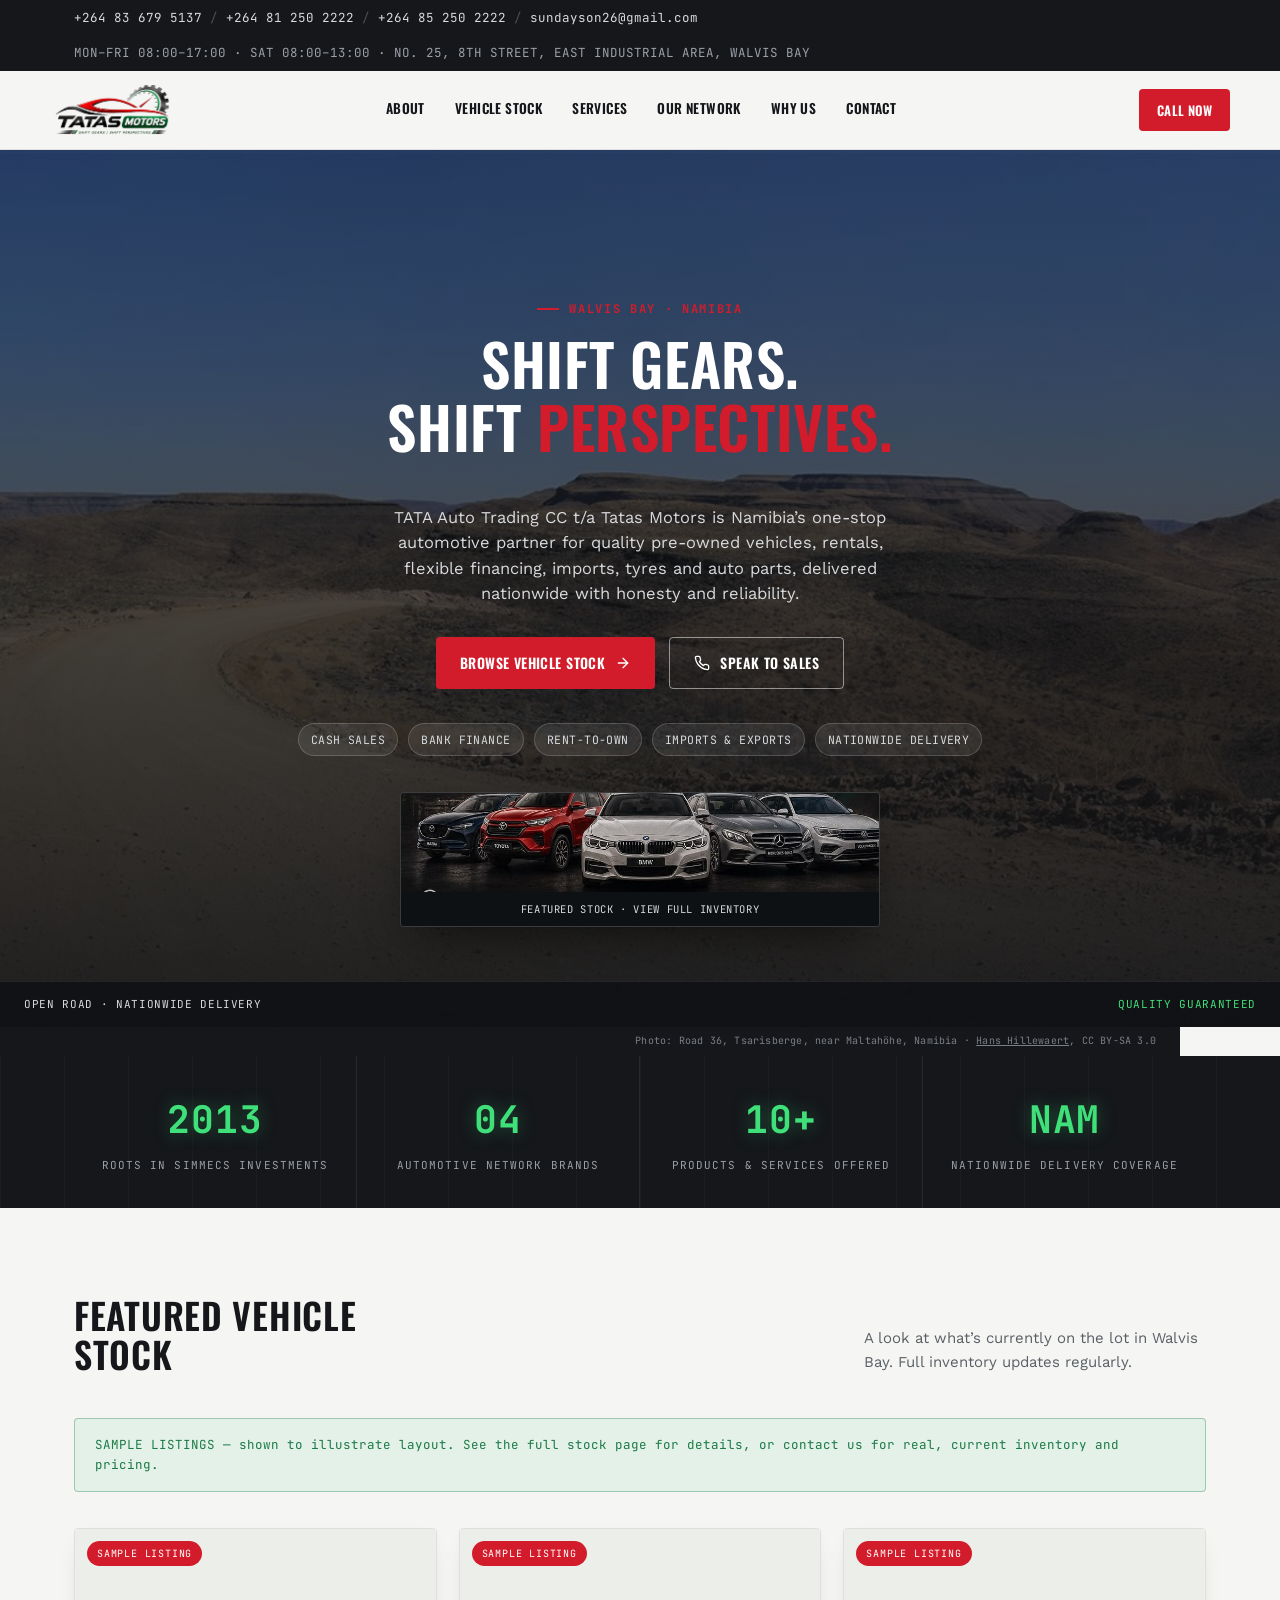
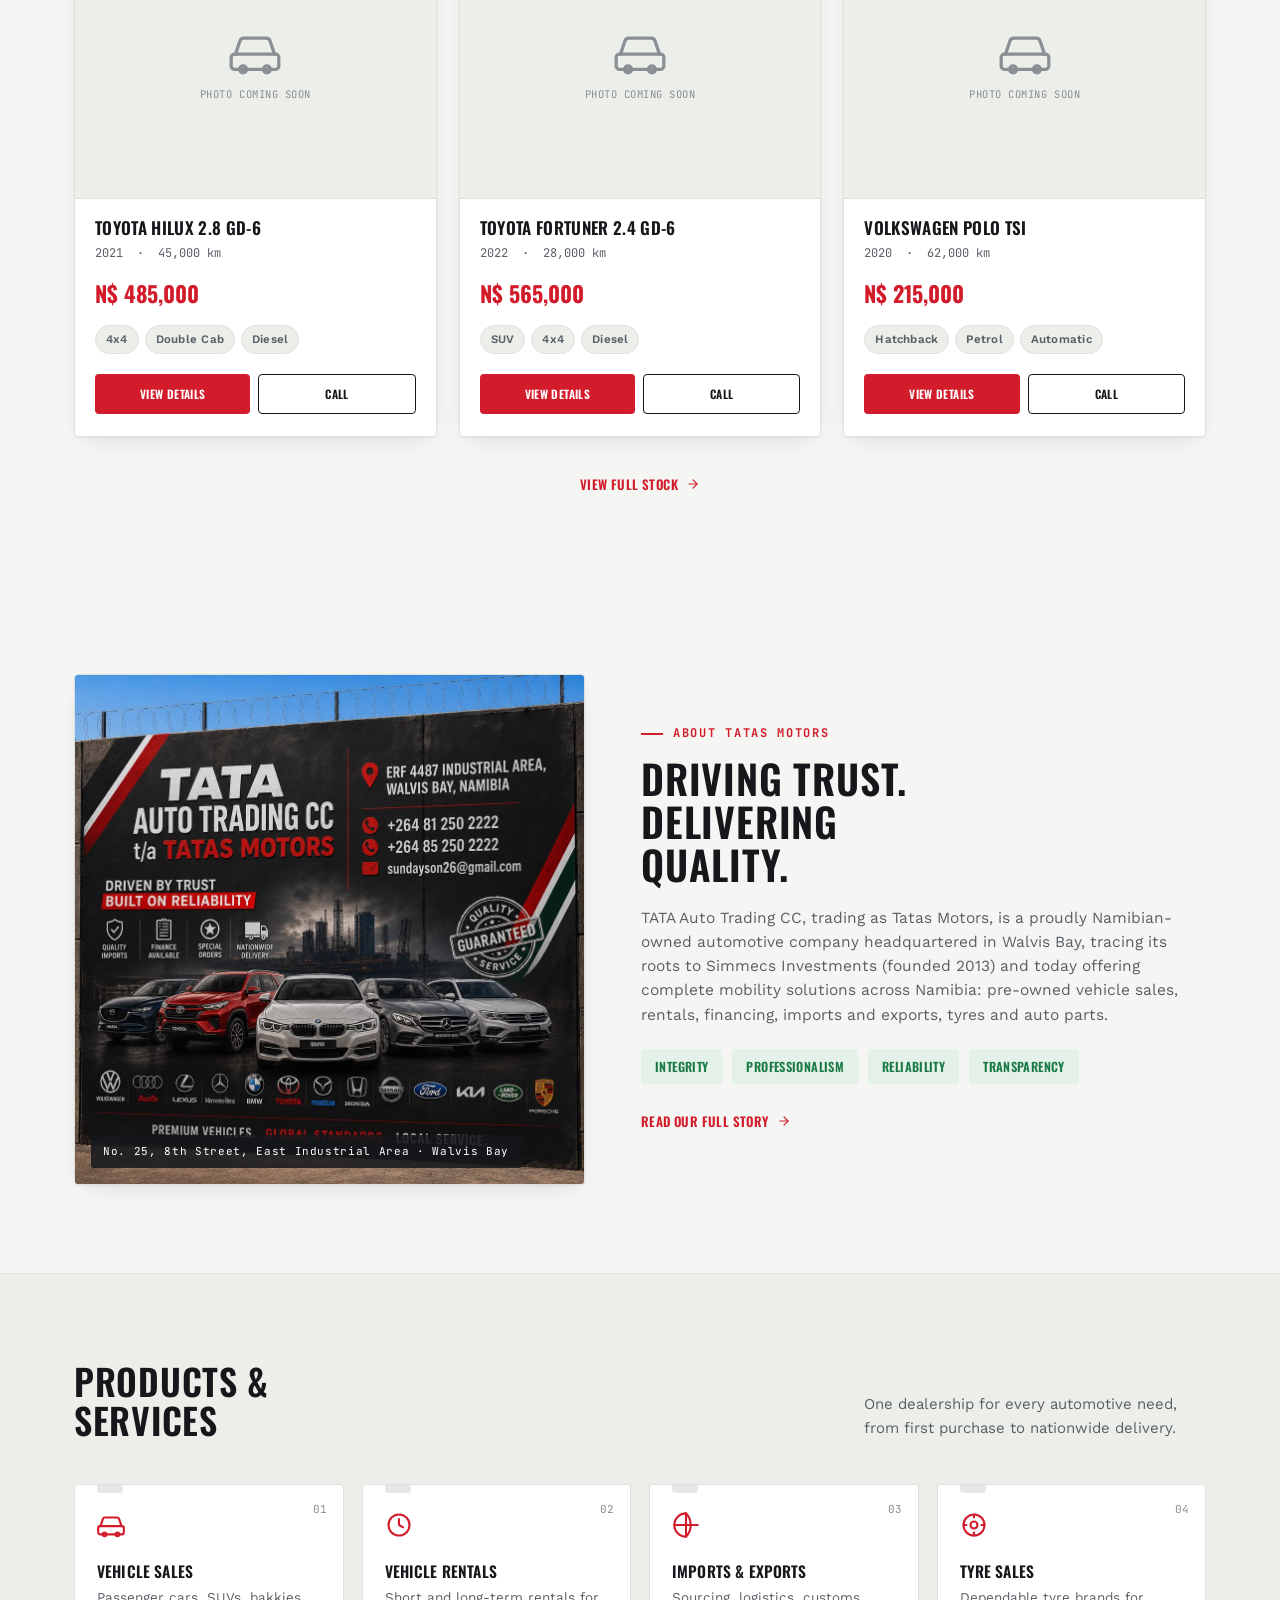
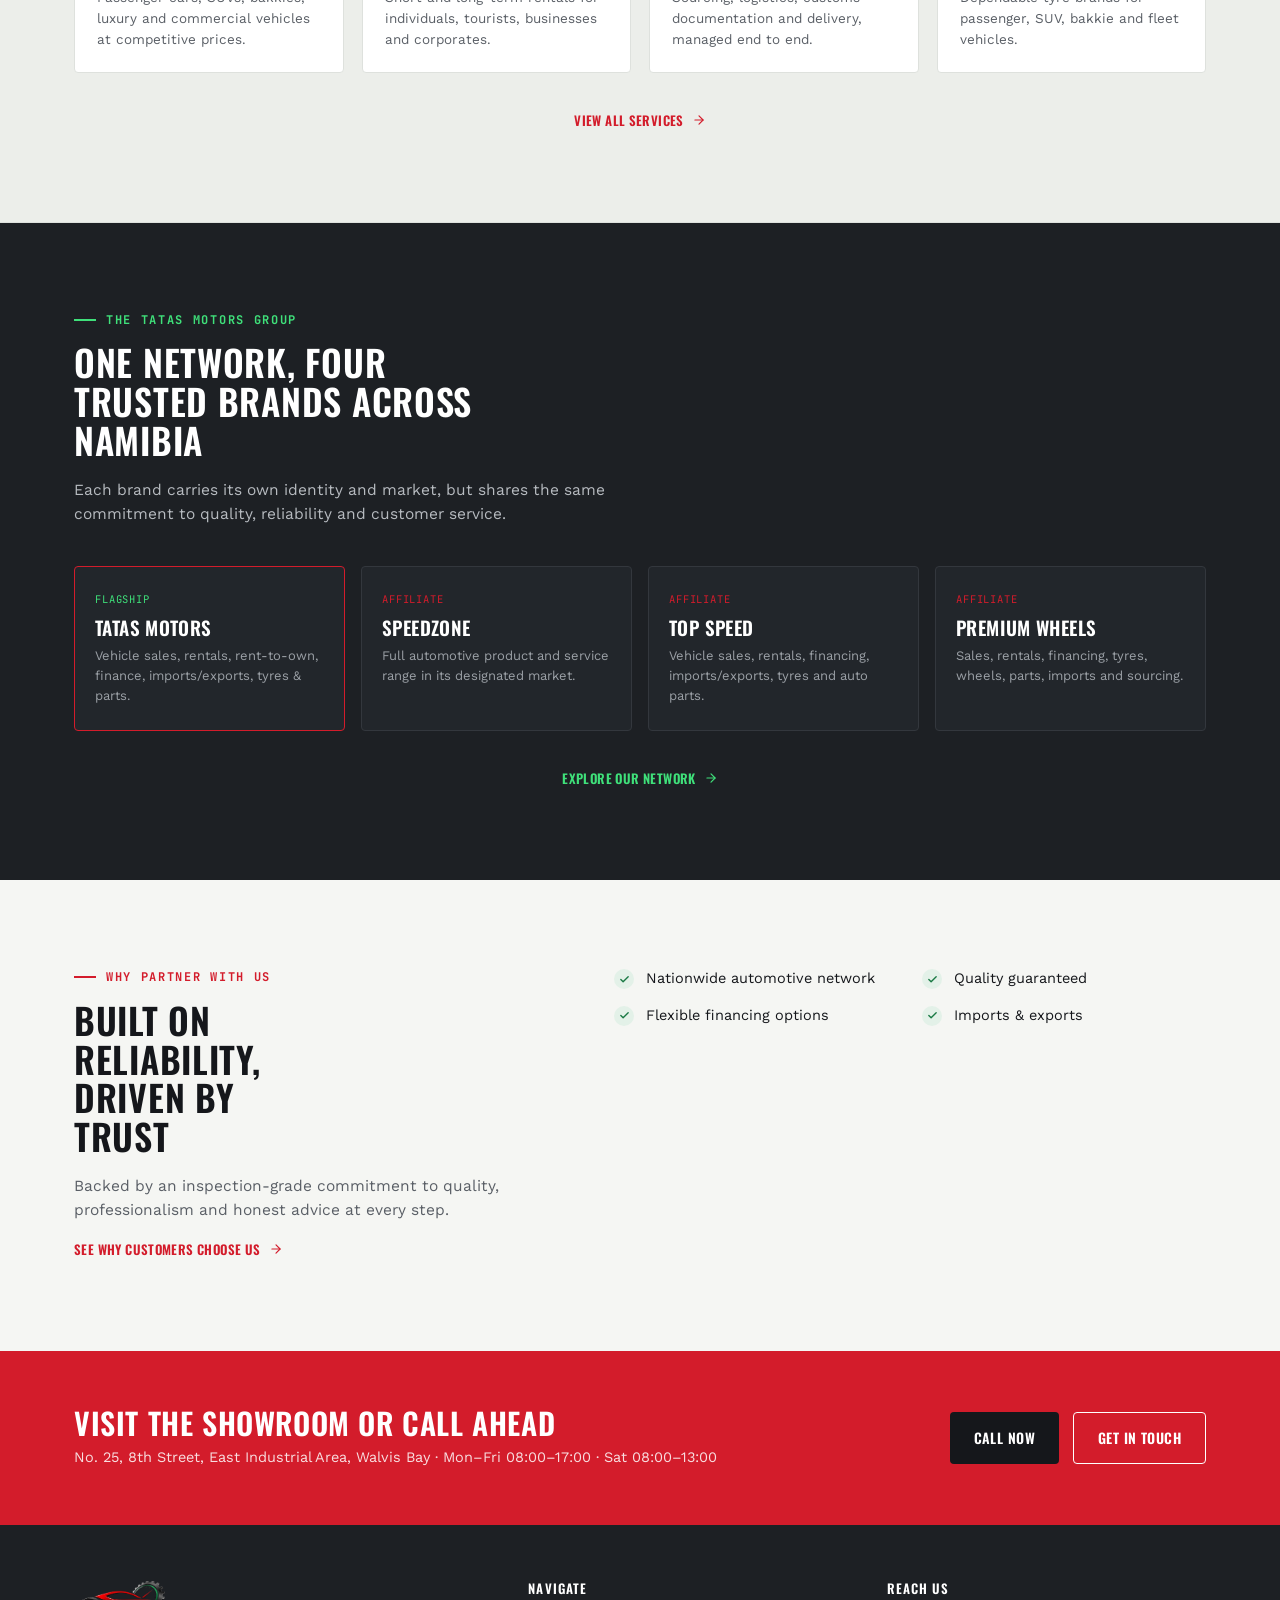
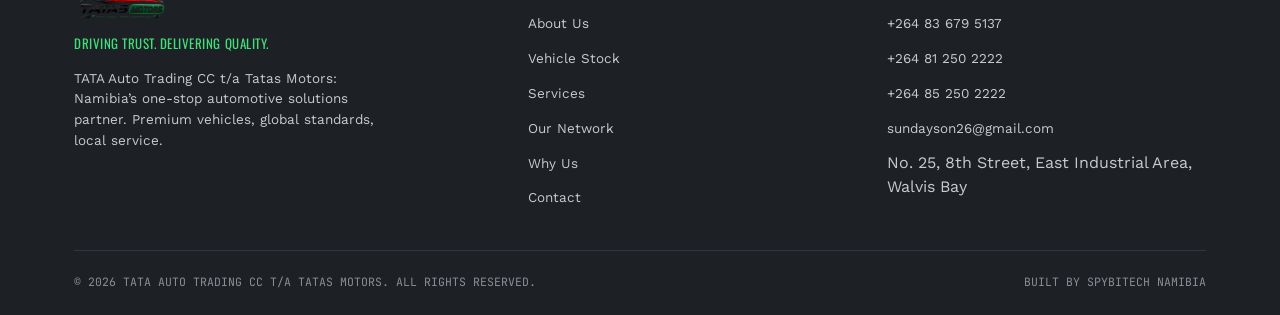
==== commit 5aa4d519: "fix(contact): display phone numbers with +264 country code" ====
--- a/index.html
+++ b/index.html
@@ -1,4 +1,4 @@
-<!DOCTYPE html>
+﻿<!DOCTYPE html>
 <html lang="en">
 <head>
 <meta charset="UTF-8">
@@ -15,11 +15,11 @@
 <div class="topstrip">
   <div class="wrap">
     <div class="tline">
-      <a href="tel:+264836795137">083 679 5137</a>
+      <a href="tel:+264836795137">+264 83 679 5137</a>
       <span class="sep">/</span>
-      <a href="tel:+264812502222">081 250 2222</a>
+      <a href="tel:+264812502222">+264 81 250 2222</a>
       <span class="sep">/</span>
-      <a href="tel:+264852502222">085 250 2222</a>
+      <a href="tel:+264852502222">+264 85 250 2222</a>
       <span class="sep">/</span>
       <a href="mailto:sundayson26@gmail.com">sundayson26@gmail.com</a>
     </div>
@@ -383,9 +383,9 @@
       <div>
         <h4>REACH US</h4>
         <ul class="footlinks">
-          <li><a href="tel:+264836795137">083 679 5137</a></li>
-          <li><a href="tel:+264812502222">081 250 2222</a></li>
-          <li><a href="tel:+264852502222">085 250 2222</a></li>
+          <li><a href="tel:+264836795137">+264 83 679 5137</a></li>
+          <li><a href="tel:+264812502222">+264 81 250 2222</a></li>
+          <li><a href="tel:+264852502222">+264 85 250 2222</a></li>
           <li><a href="mailto:sundayson26@gmail.com">sundayson26@gmail.com</a></li>
           <li>No. 25, 8th Street, East Industrial Area, Walvis Bay</li>
         </ul>
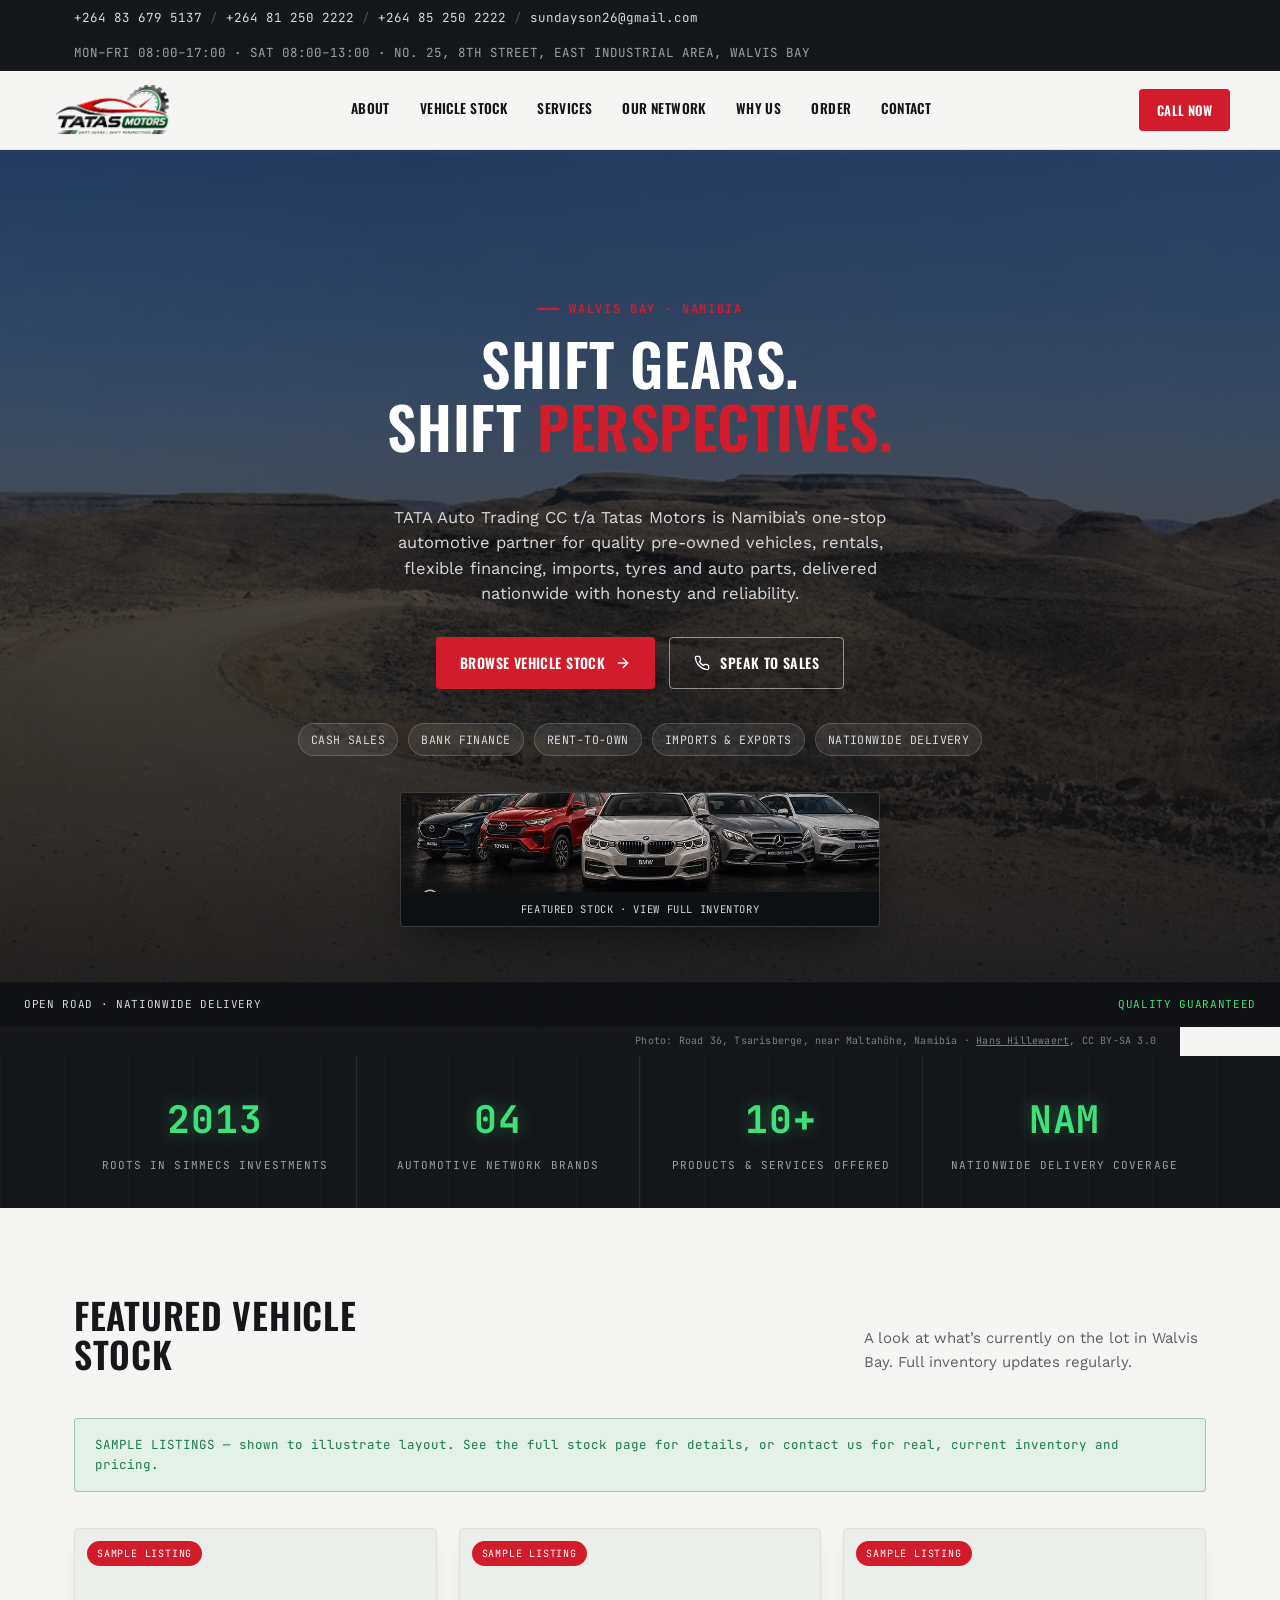
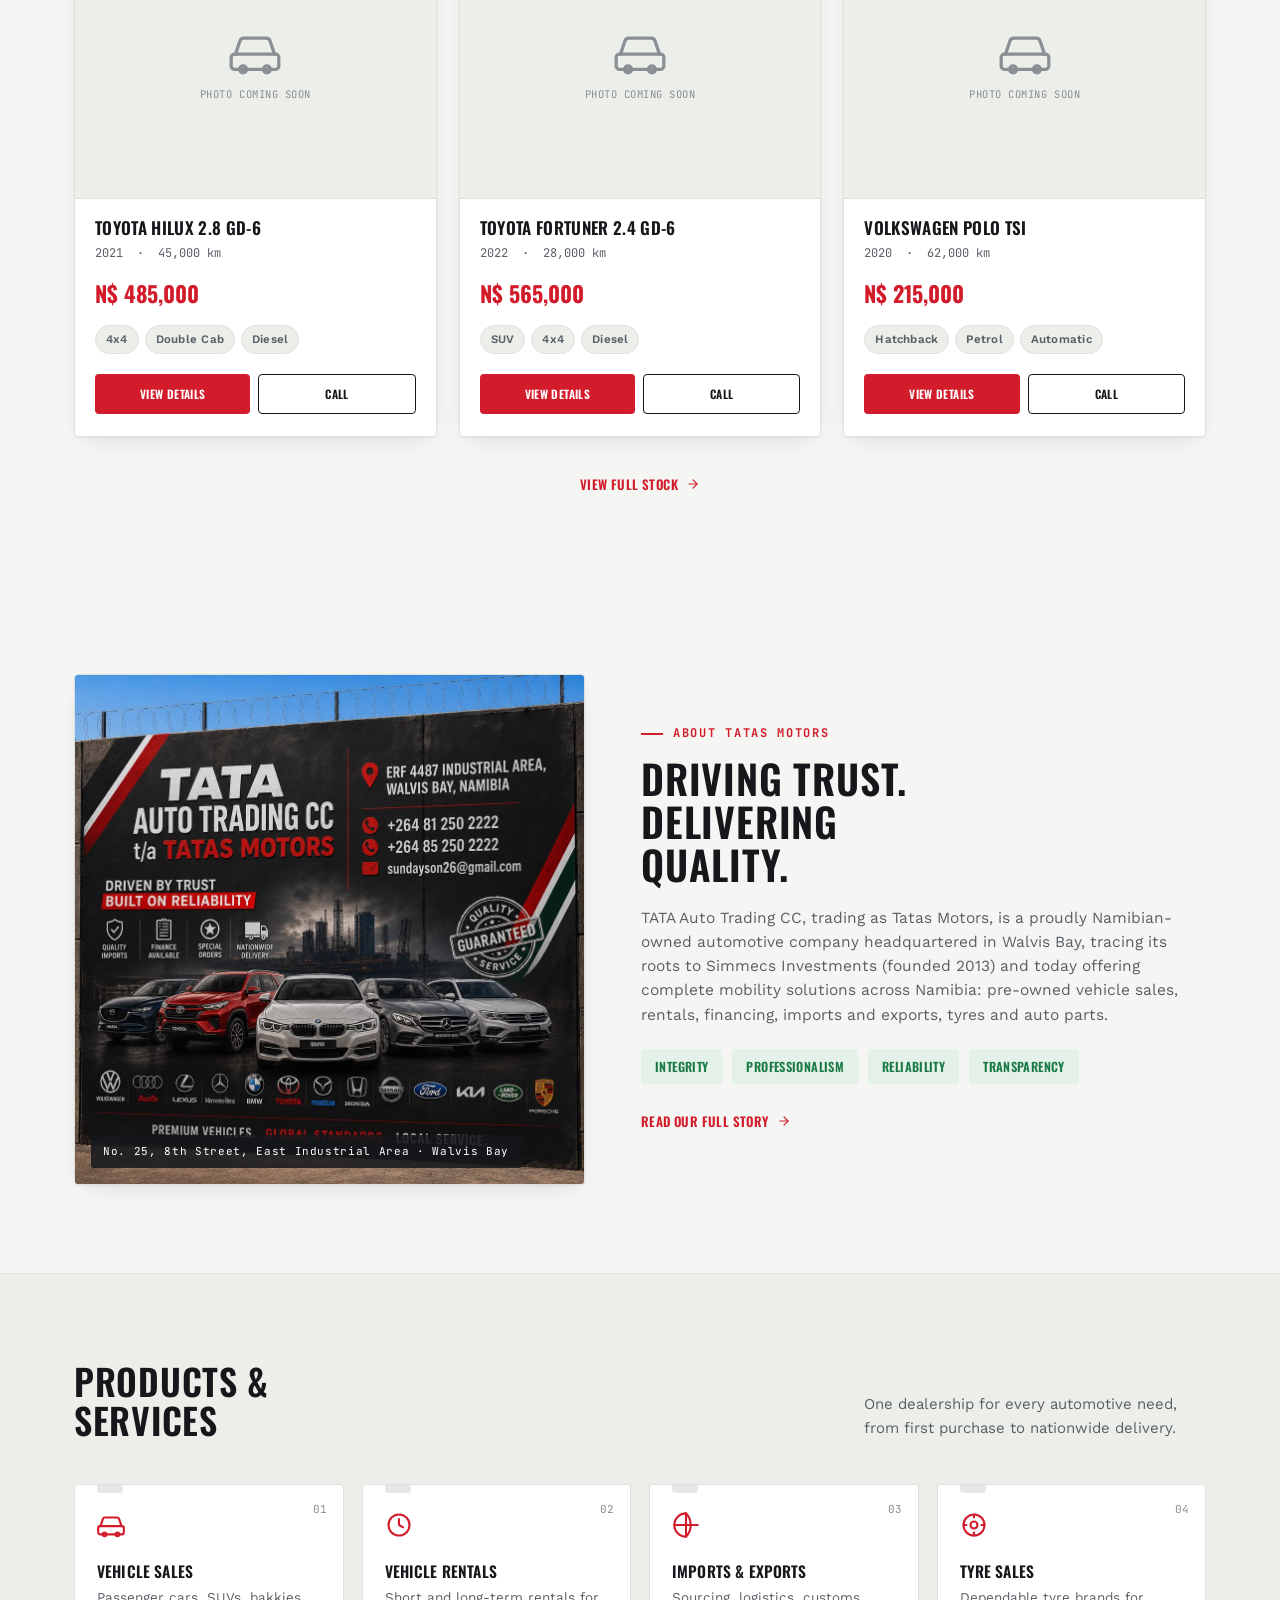
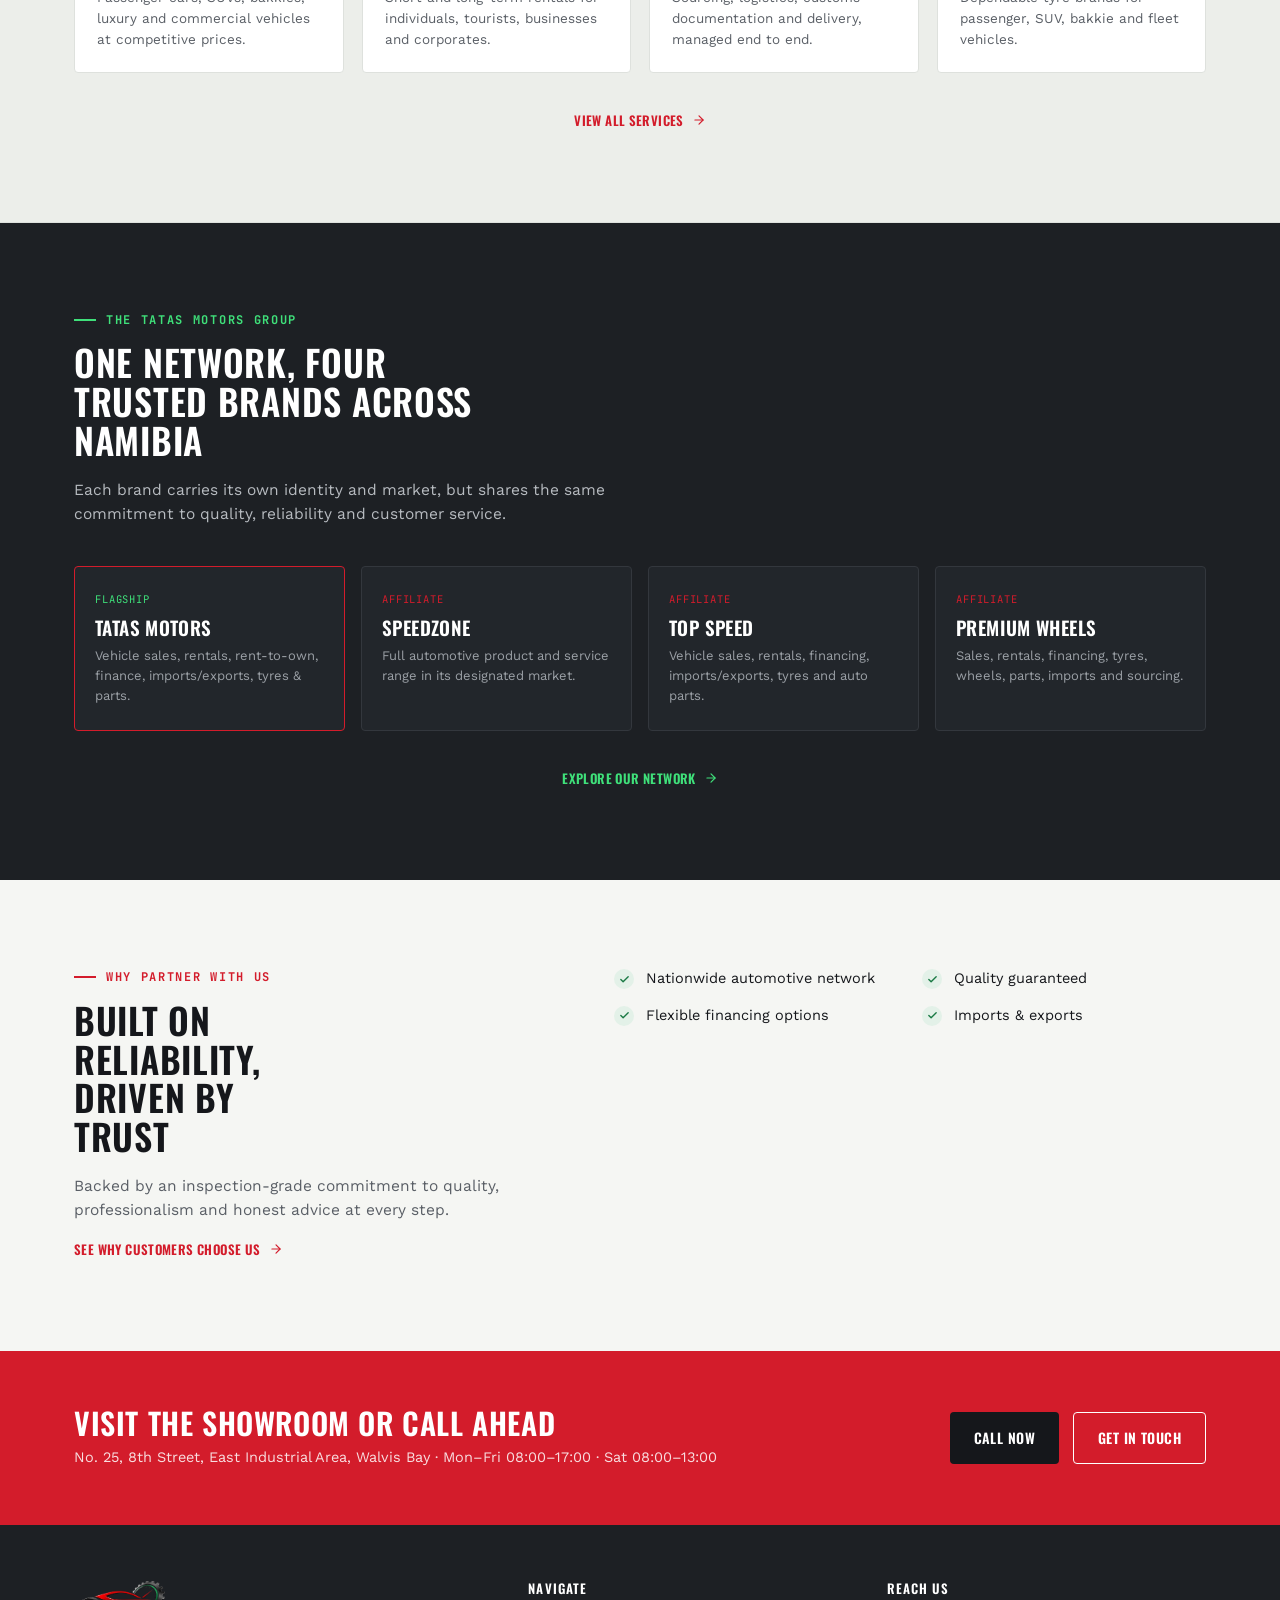
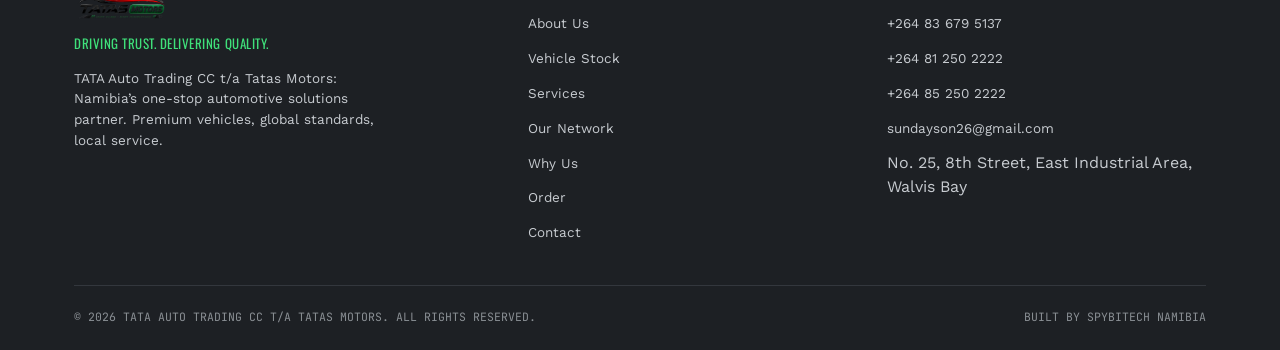
==== commit eb20aebe: "feat(order): add order form for vehicles, engines, gearboxes, parts" ====
--- a/index.html
+++ b/index.html
@@ -38,6 +38,7 @@
       <li><a href="services.html">Services</a></li>
       <li><a href="network.html">Our Network</a></li>
       <li><a href="why-us.html">Why Us</a></li>
+      <li><a href="order.html">Order</a></li>
       <li><a href="contact.html">Contact</a></li>
       <li><a href="tel:+264836795137" class="btn btn-primary navcta-mobile">Call Now</a></li>
     </ul>
@@ -377,6 +378,7 @@
           <li><a href="services.html">Services</a></li>
           <li><a href="network.html">Our Network</a></li>
           <li><a href="why-us.html">Why Us</a></li>
+          <li><a href="order.html">Order</a></li>
           <li><a href="contact.html">Contact</a></li>
         </ul>
       </div>
--- a/assets/style.css
+++ b/assets/style.css
@@ -444,6 +444,42 @@
 }
 .map-wrap iframe{width:100%; height:340px; border:0; display:block; filter:grayscale(0.15) contrast(1.02);}
 
+/* ===== Order form ===== */
+.order{background:var(--bg);}
+.order-layout{display:grid; grid-template-columns:1fr 0.8fr; gap:36px; align-items:start;}
+@media (max-width:900px){ .order-layout{grid-template-columns:1fr;} }
+.order-form{
+  background:var(--card); border:1px solid var(--border); border-radius:var(--radius);
+  padding:32px; box-shadow:var(--shadow);
+}
+.form-row{display:grid; grid-template-columns:1fr 1fr; gap:18px;}
+@media (max-width:560px){ .form-row{grid-template-columns:1fr;} }
+.form-group{margin-bottom:18px;}
+.form-group label{
+  display:block; font-family:'Oswald', sans-serif; font-size:12.5px; font-weight:600;
+  letter-spacing:0.04em; text-transform:uppercase; color:var(--ink); margin-bottom:8px;
+}
+.form-group input, .form-group select, .form-group textarea{
+  width:100%; font-family:'Work Sans', sans-serif; font-size:14.5px; color:var(--ink);
+  background:var(--bg); border:1px solid var(--border); border-radius:var(--radius);
+  padding:12px 14px; transition:border-color .15s ease;
+}
+.form-group input:focus, .form-group select:focus, .form-group textarea:focus{
+  outline:none; border-color:var(--red);
+}
+.form-group textarea{resize:vertical; min-height:120px; font-family:inherit;}
+.order-form .btn{width:100%; justify-content:center; margin-top:4px;}
+.order-note{
+  font-family:'JetBrains Mono', monospace; font-size:11.5px; line-height:1.6; color:var(--ink-faint); margin:14px 0 0;
+}
+.order-sidebar{display:flex; flex-direction:column; gap:16px;}
+.order-info-card{
+  background:var(--card); border:1px solid var(--border); border-radius:var(--radius);
+  padding:22px 24px; border-left:3px solid var(--red);
+}
+.order-info-card h3{font-size:15px; margin-bottom:8px;}
+.order-info-card p{font-size:13.5px; color:var(--ink-soft); margin:0;}
+
 /* ===== Vehicle stock ===== */
 .stock-notice{
   background:var(--green-soft); border:1px solid rgba(27,122,69,0.35); color:var(--green);
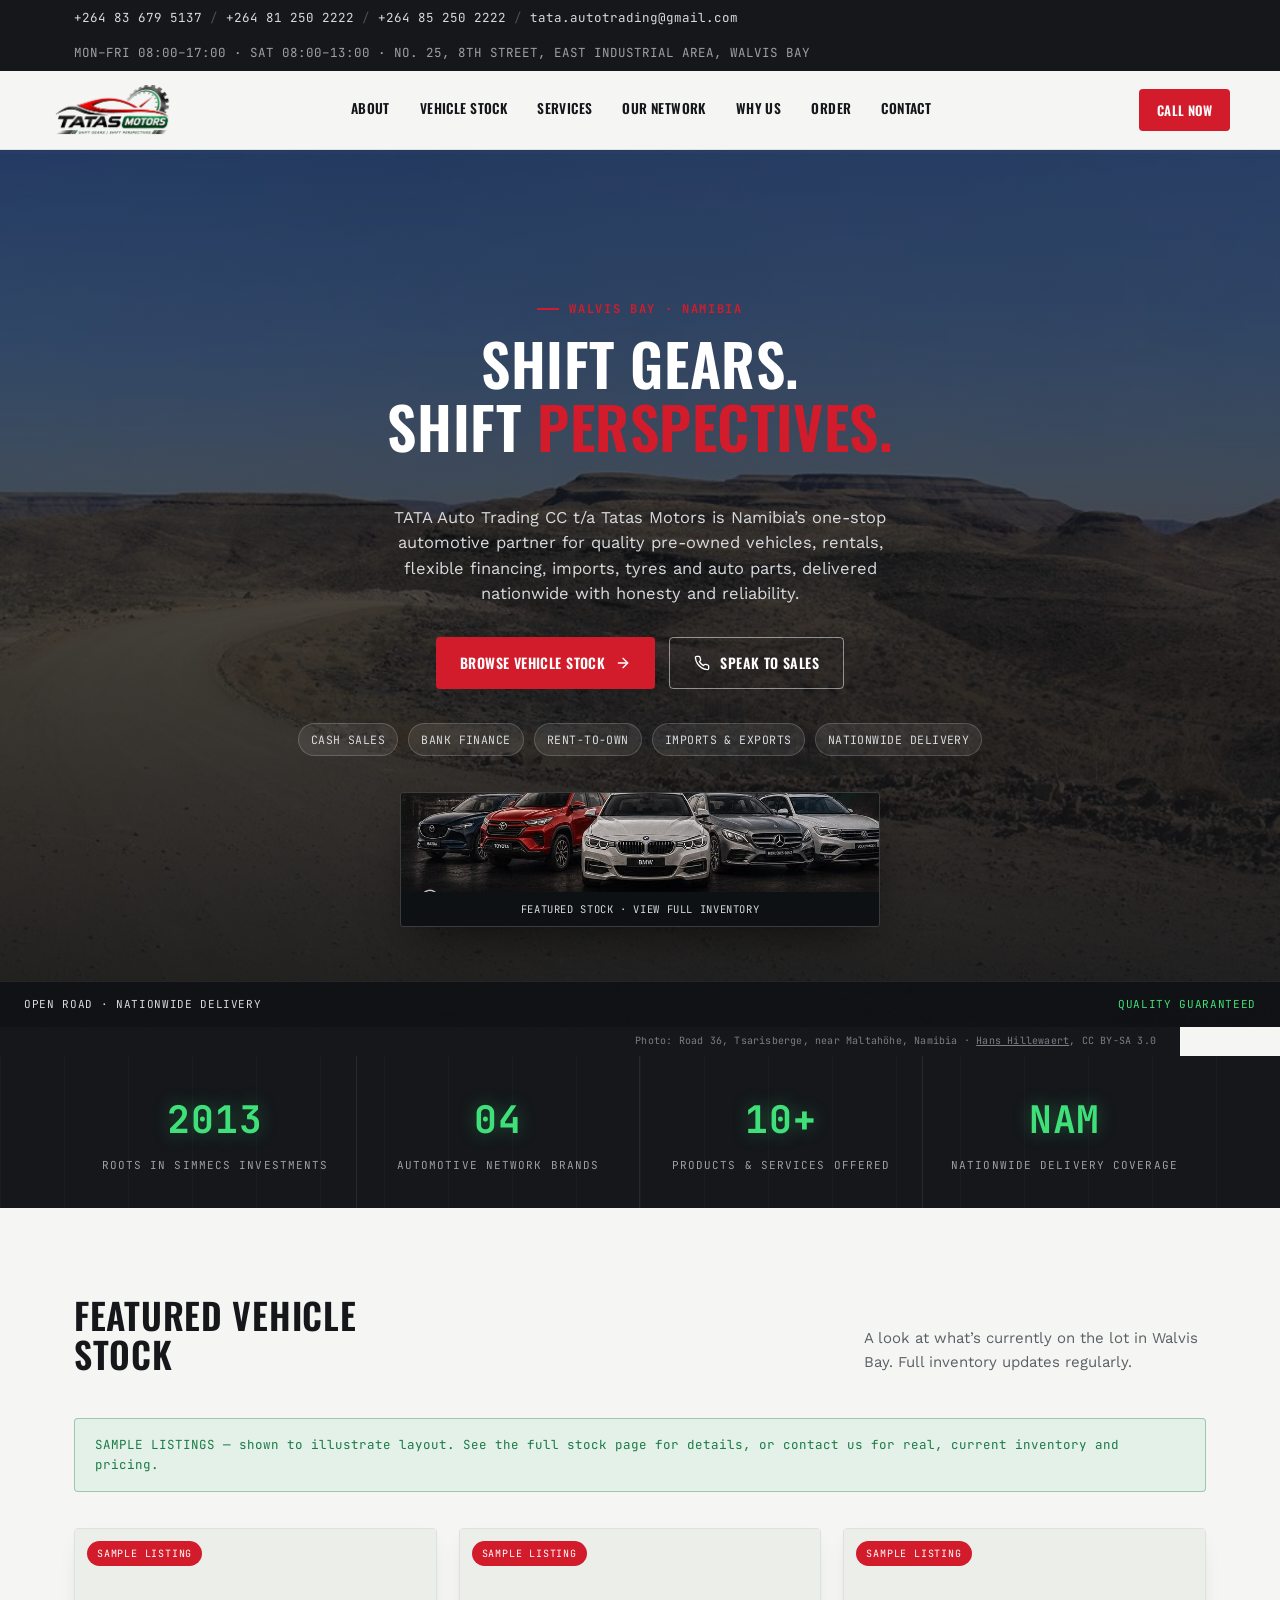
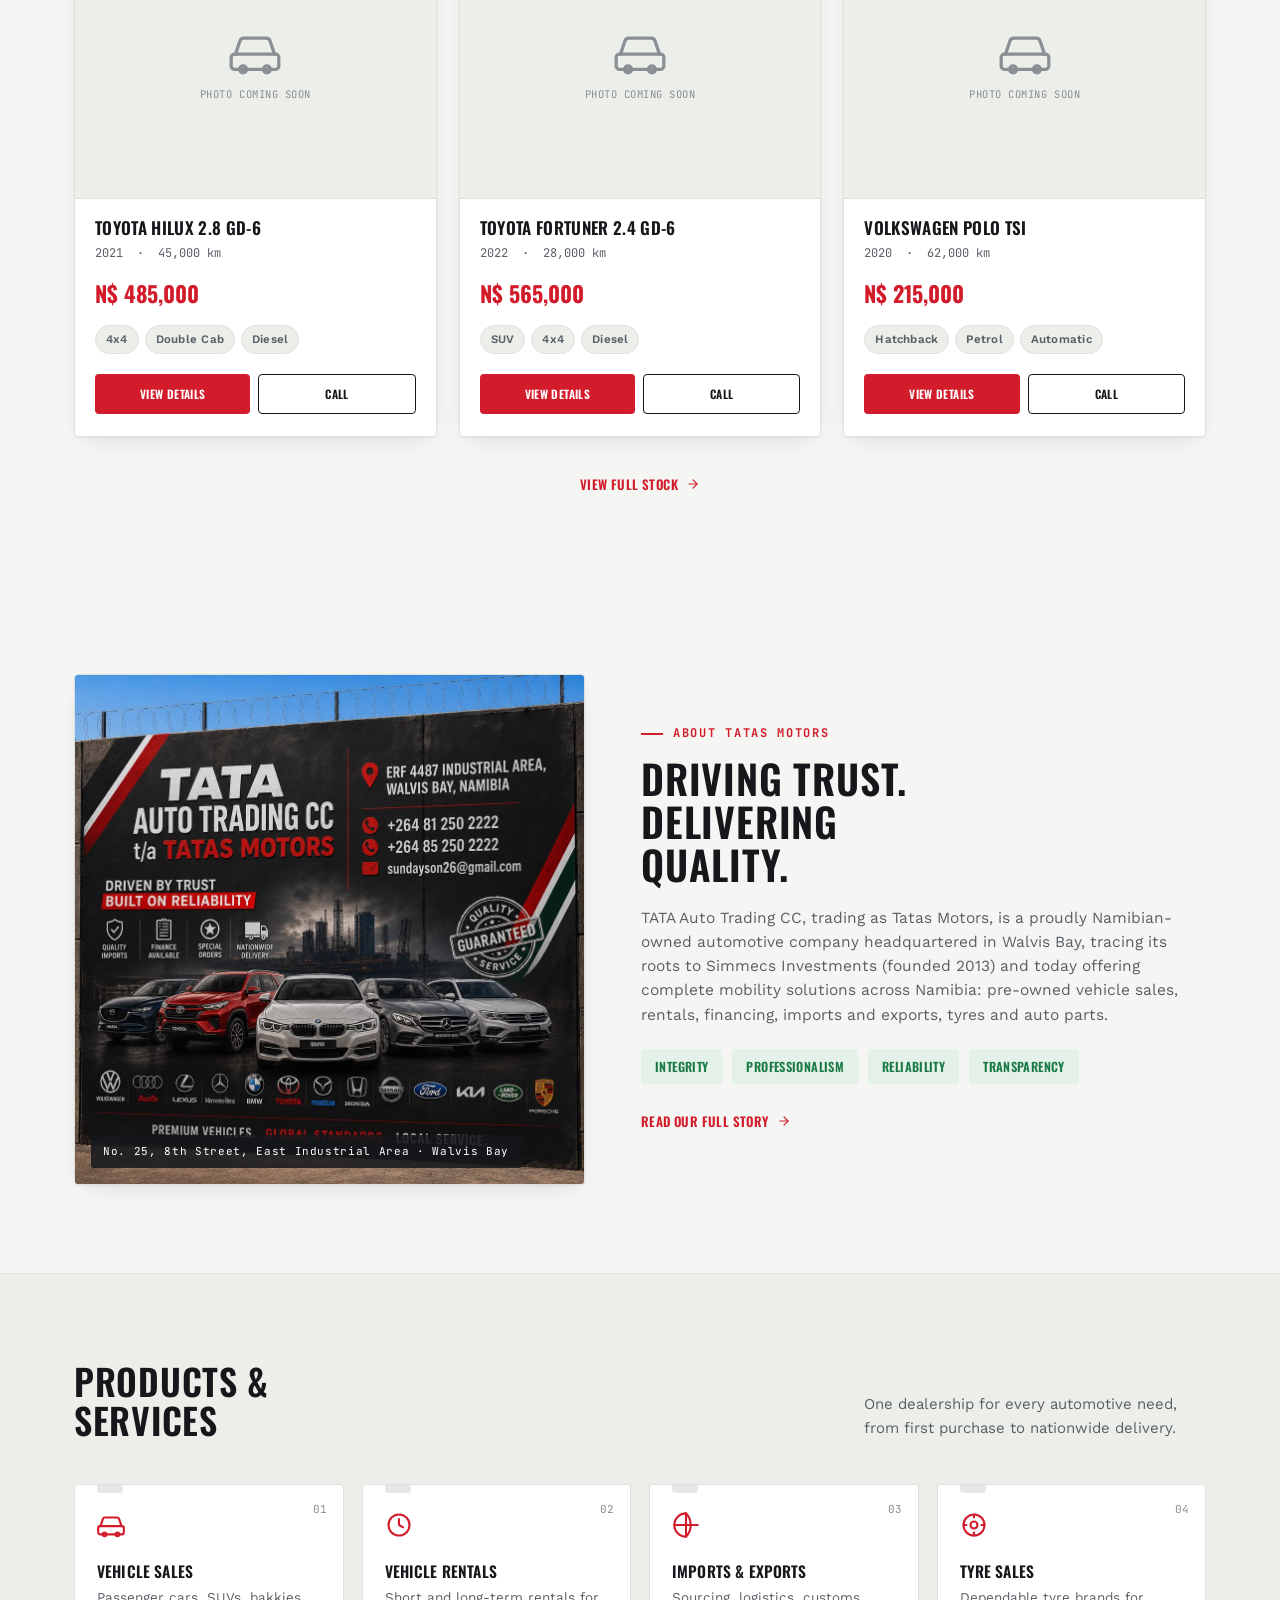
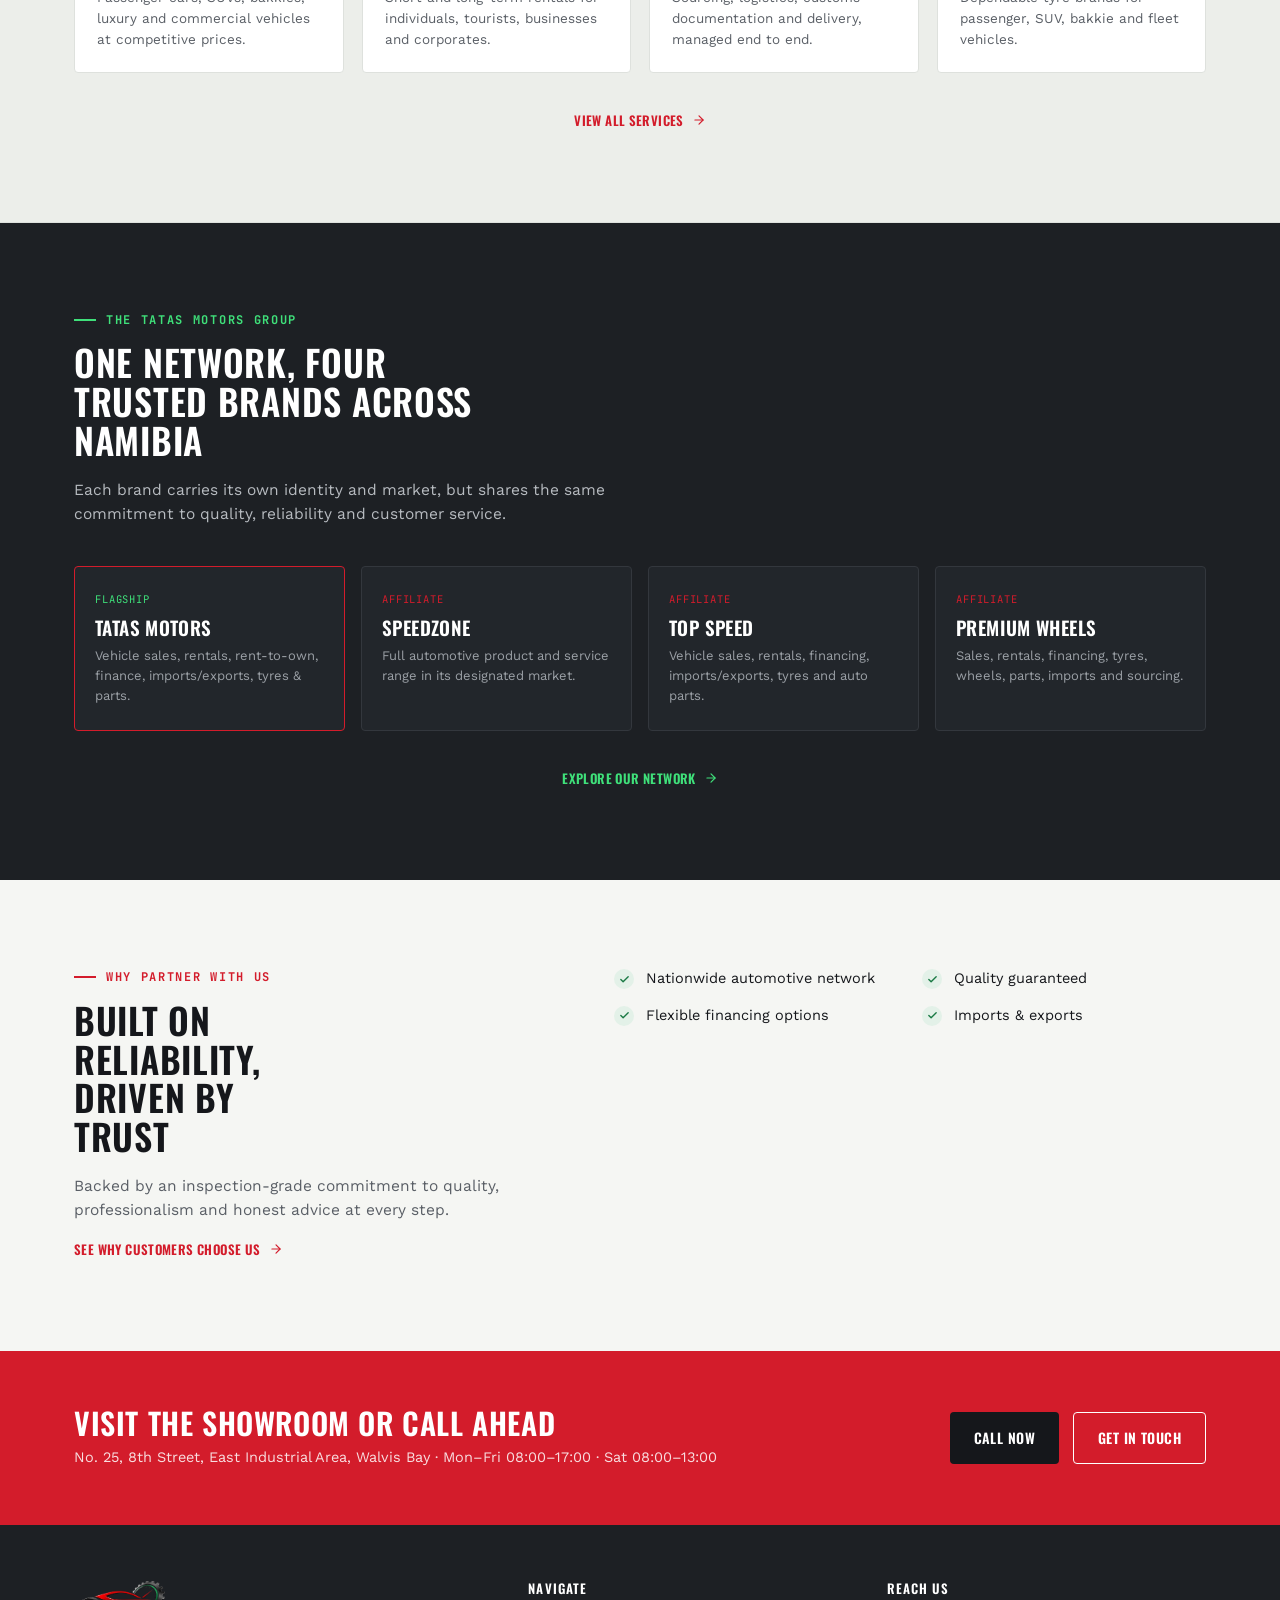
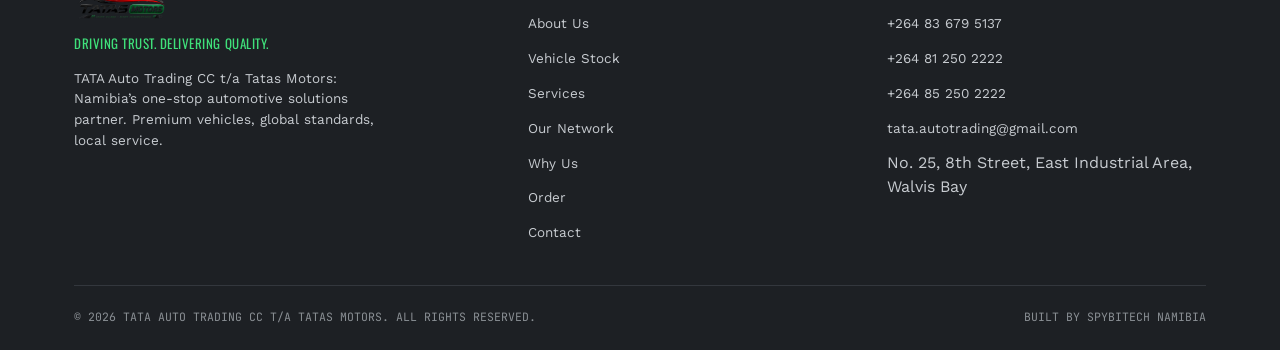
==== commit 63b1c947: "fix(contact): update email address to tata.autotrading@gmail.com" ====
--- a/index.html
+++ b/index.html
@@ -21,7 +21,7 @@
       <span class="sep">/</span>
       <a href="tel:+264852502222">+264 85 250 2222</a>
       <span class="sep">/</span>
-      <a href="mailto:sundayson26@gmail.com">sundayson26@gmail.com</a>
+      <a href="mailto:tata.autotrading@gmail.com">tata.autotrading@gmail.com</a>
     </div>
     <div class="hours">MON&ndash;FRI 08:00&ndash;17:00 · SAT 08:00&ndash;13:00 · NO. 25, 8TH STREET, EAST INDUSTRIAL AREA, WALVIS BAY</div>
   </div>
@@ -388,7 +388,7 @@
           <li><a href="tel:+264836795137">+264 83 679 5137</a></li>
           <li><a href="tel:+264812502222">+264 81 250 2222</a></li>
           <li><a href="tel:+264852502222">+264 85 250 2222</a></li>
-          <li><a href="mailto:sundayson26@gmail.com">sundayson26@gmail.com</a></li>
+          <li><a href="mailto:tata.autotrading@gmail.com">tata.autotrading@gmail.com</a></li>
           <li>No. 25, 8th Street, East Industrial Area, Walvis Bay</li>
         </ul>
       </div>
